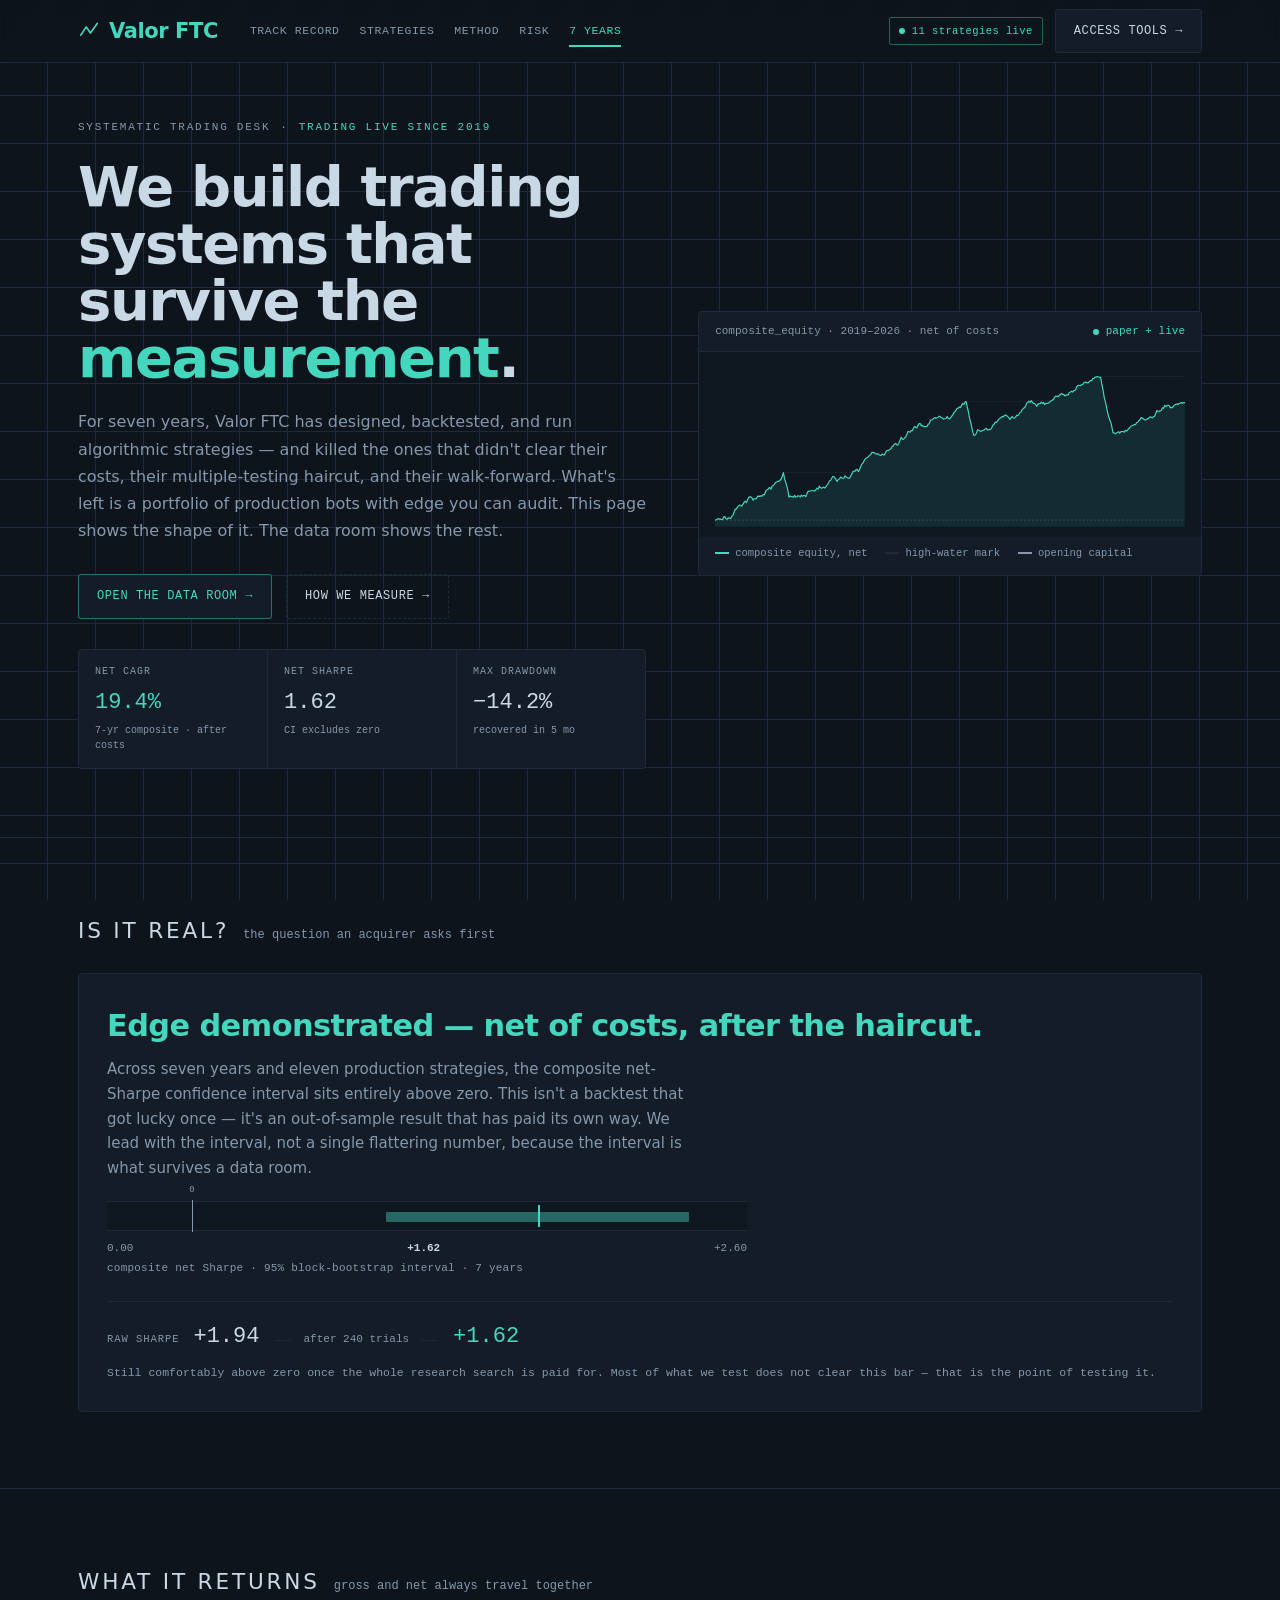
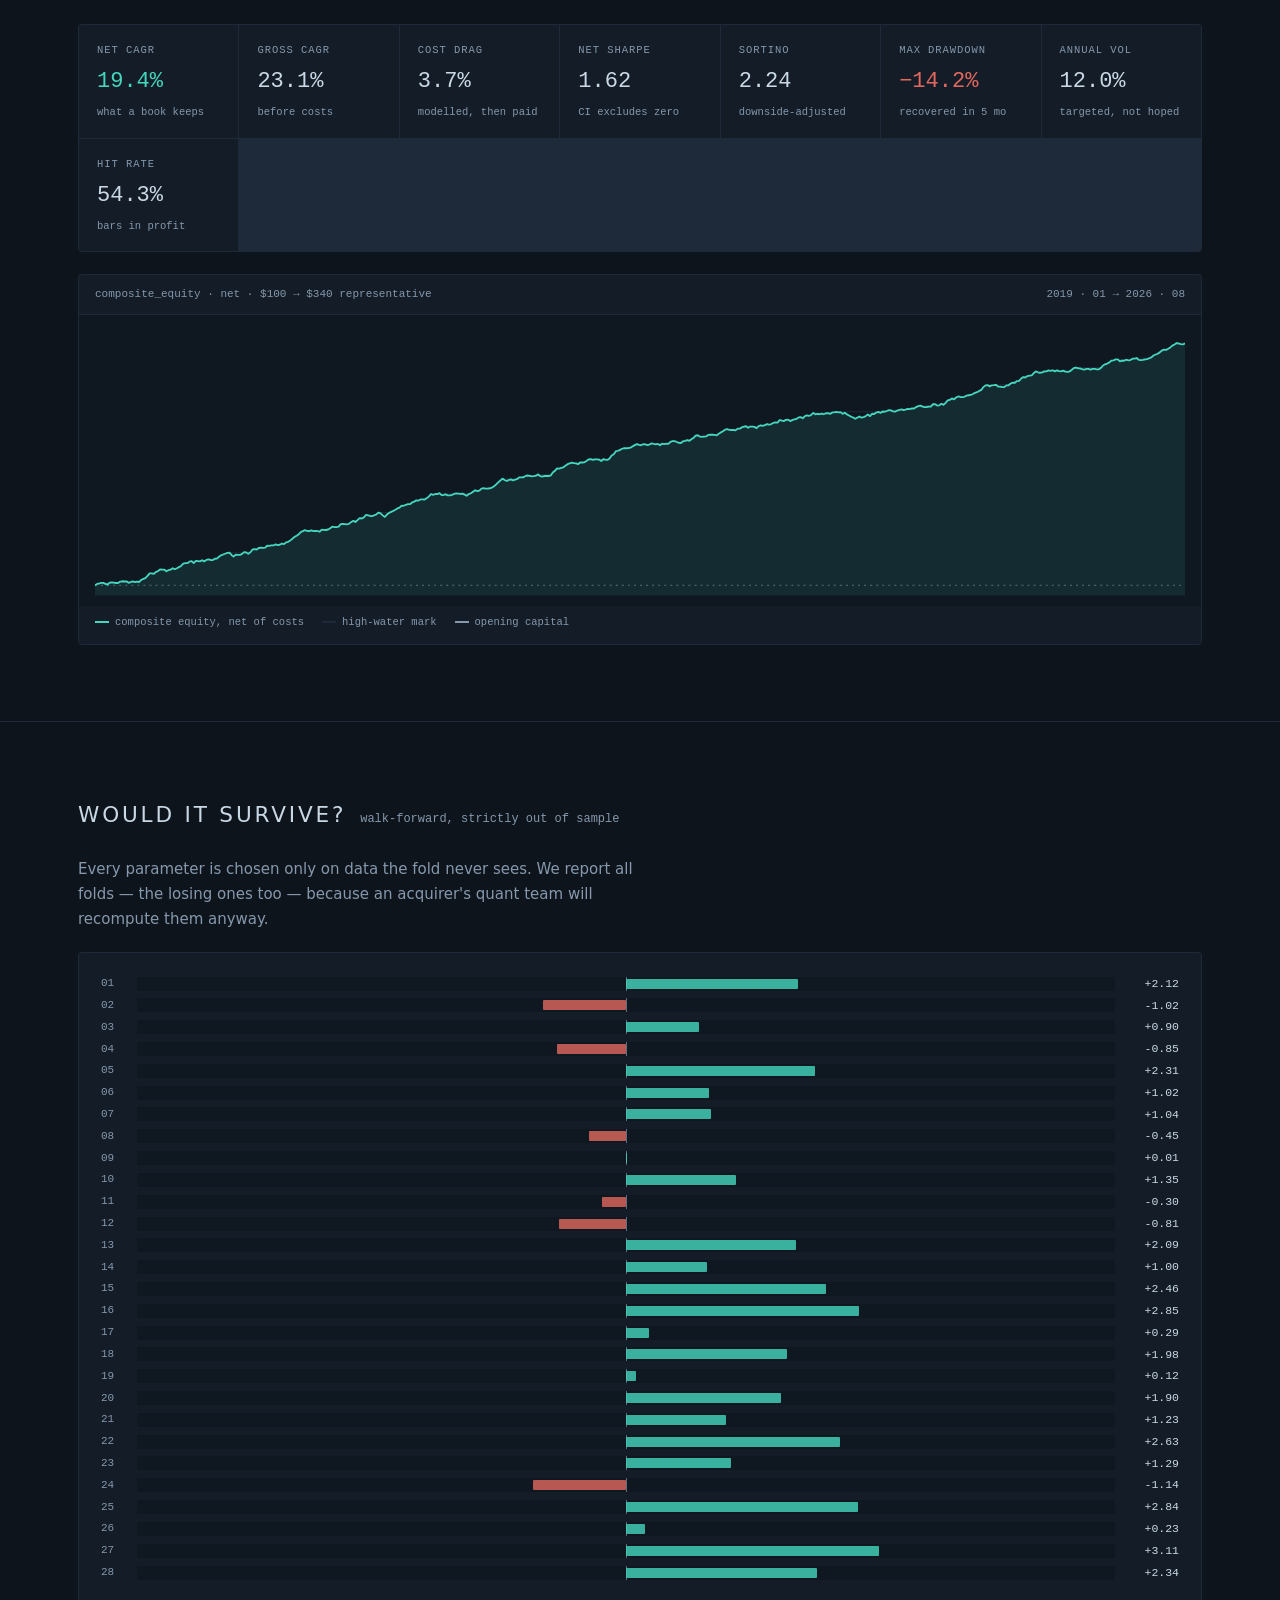
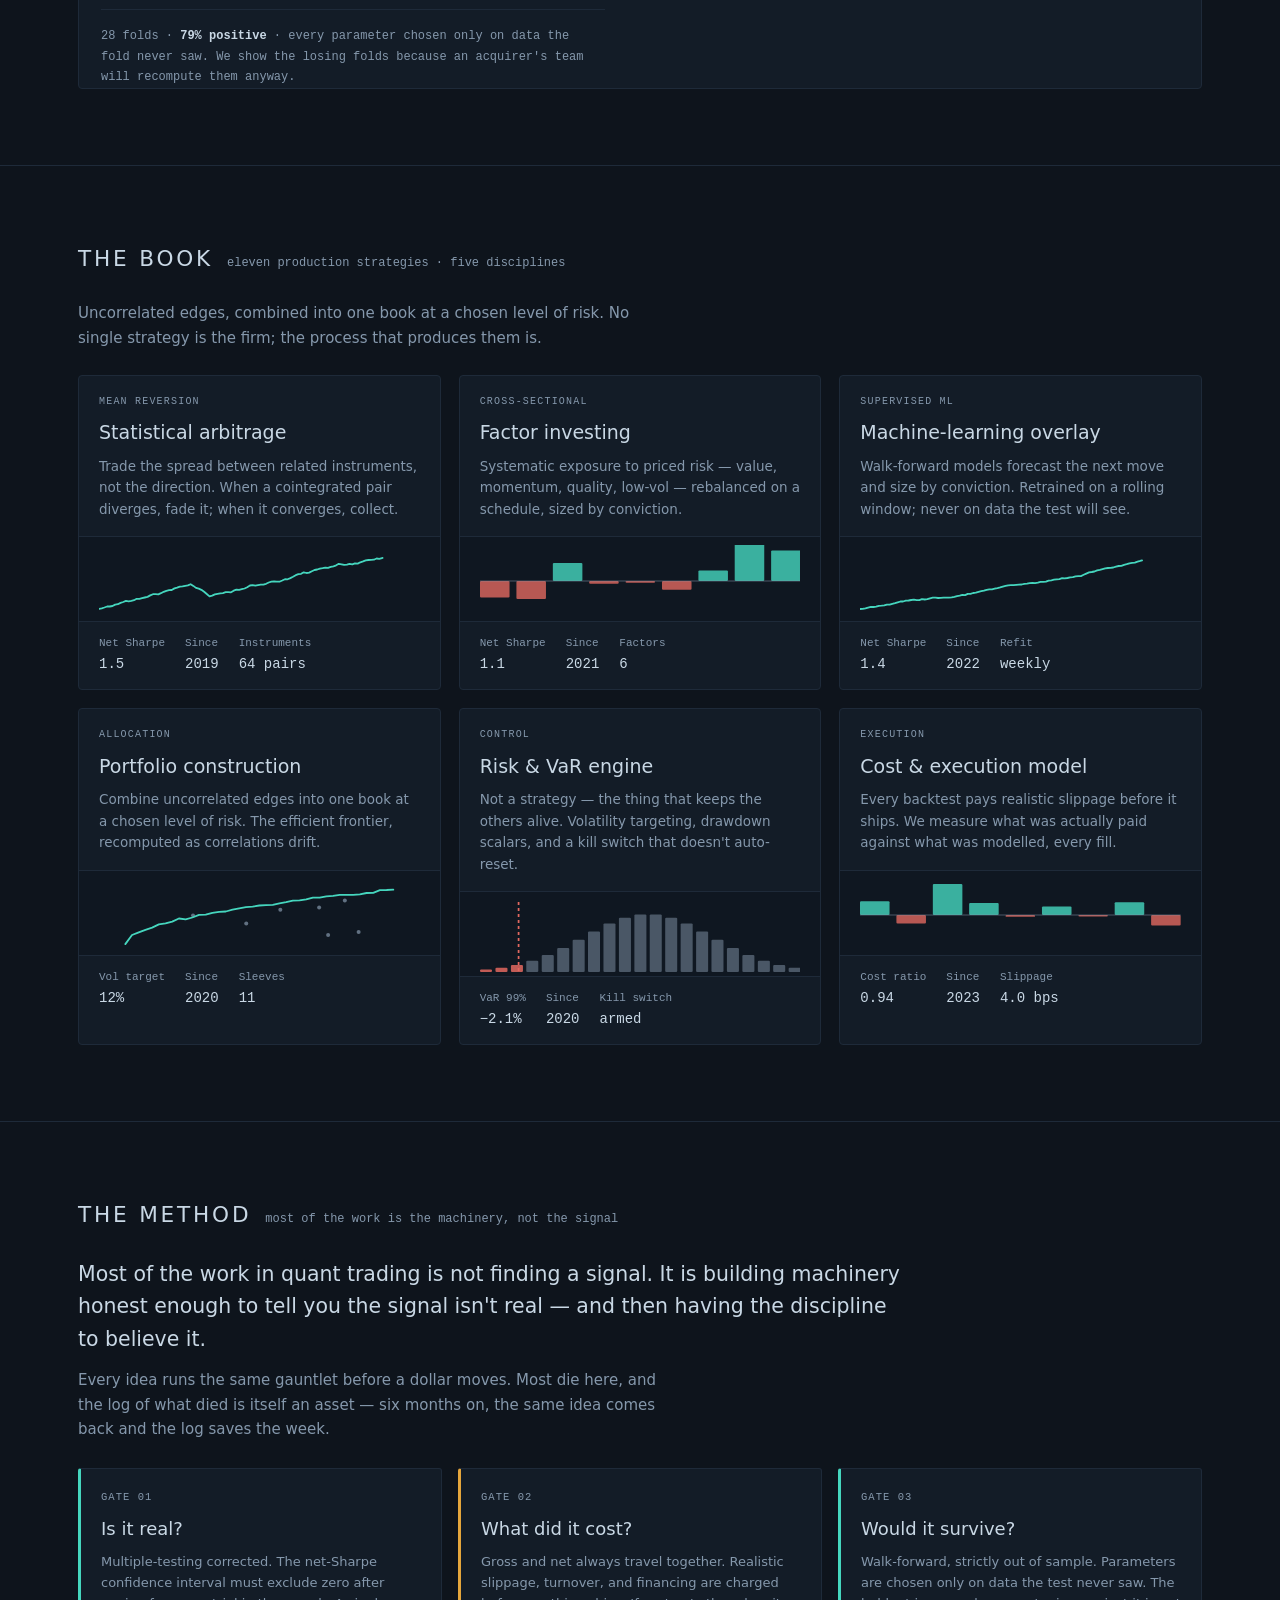
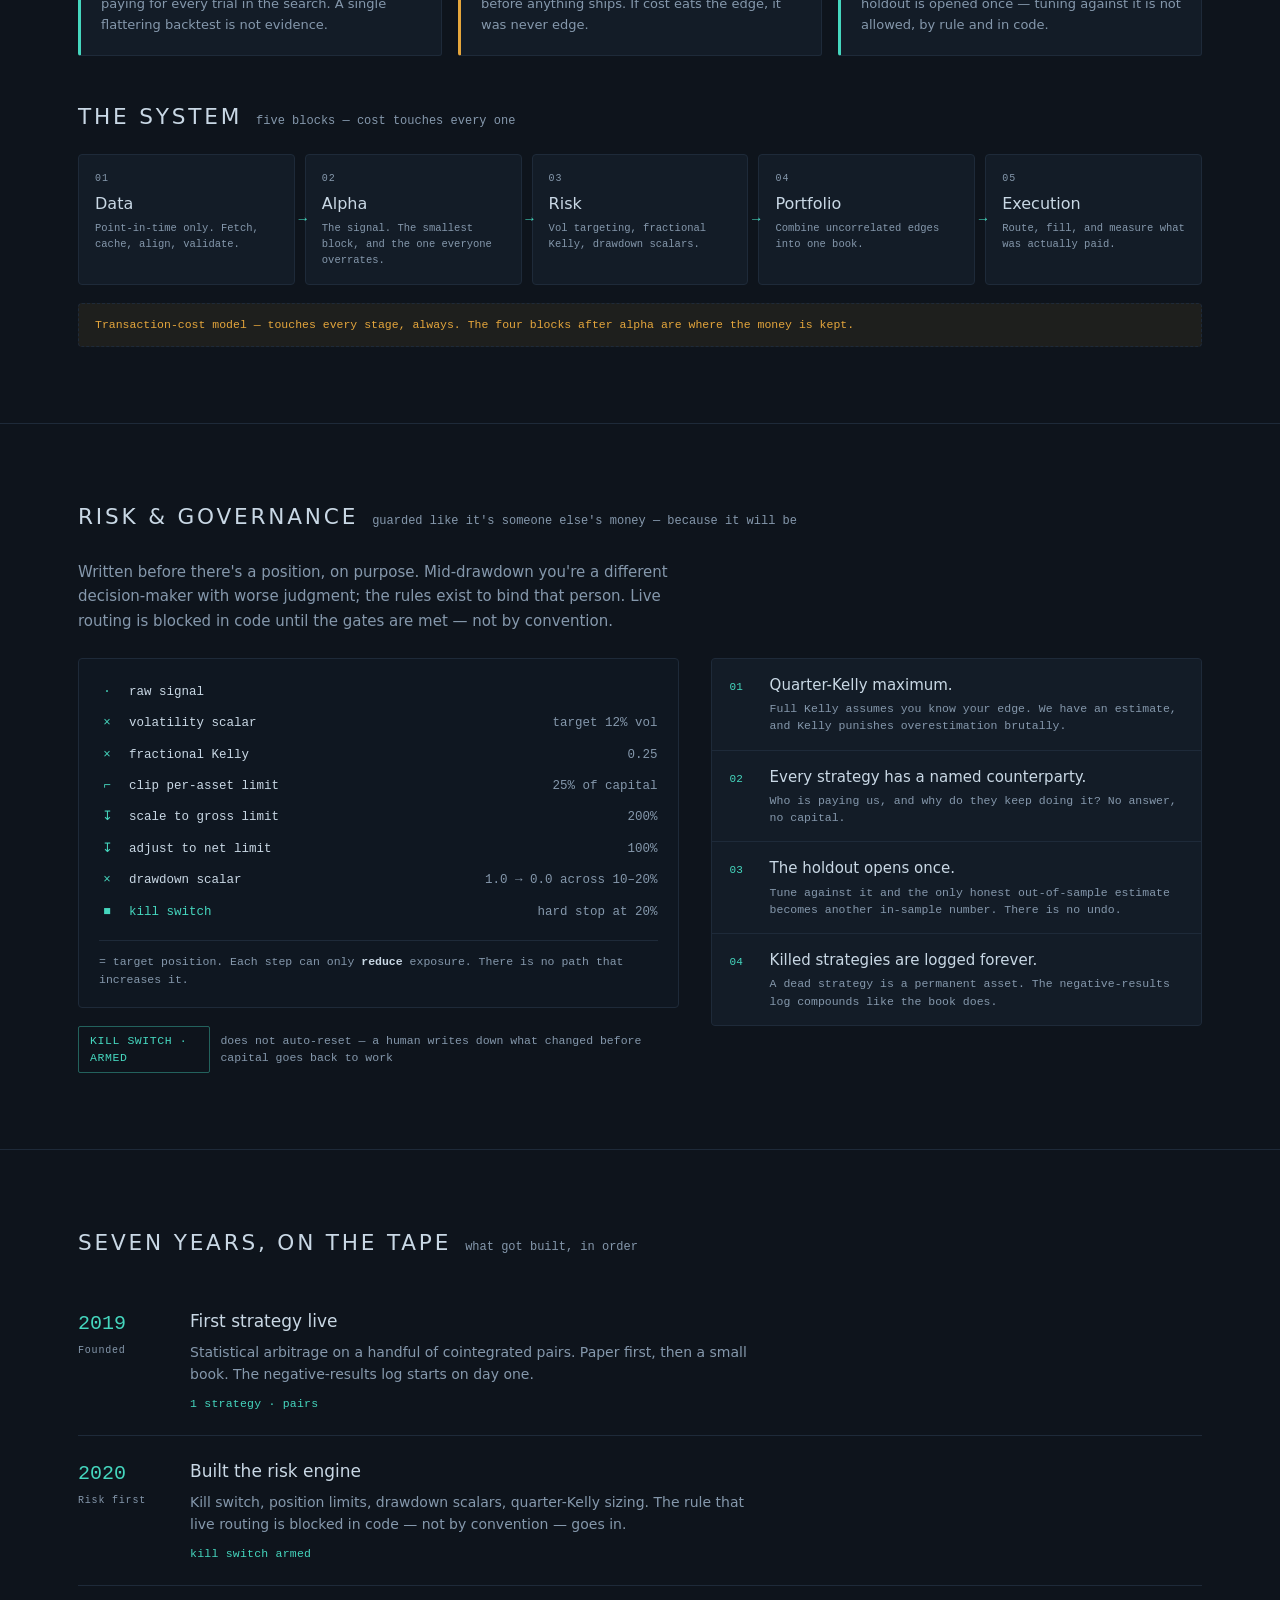
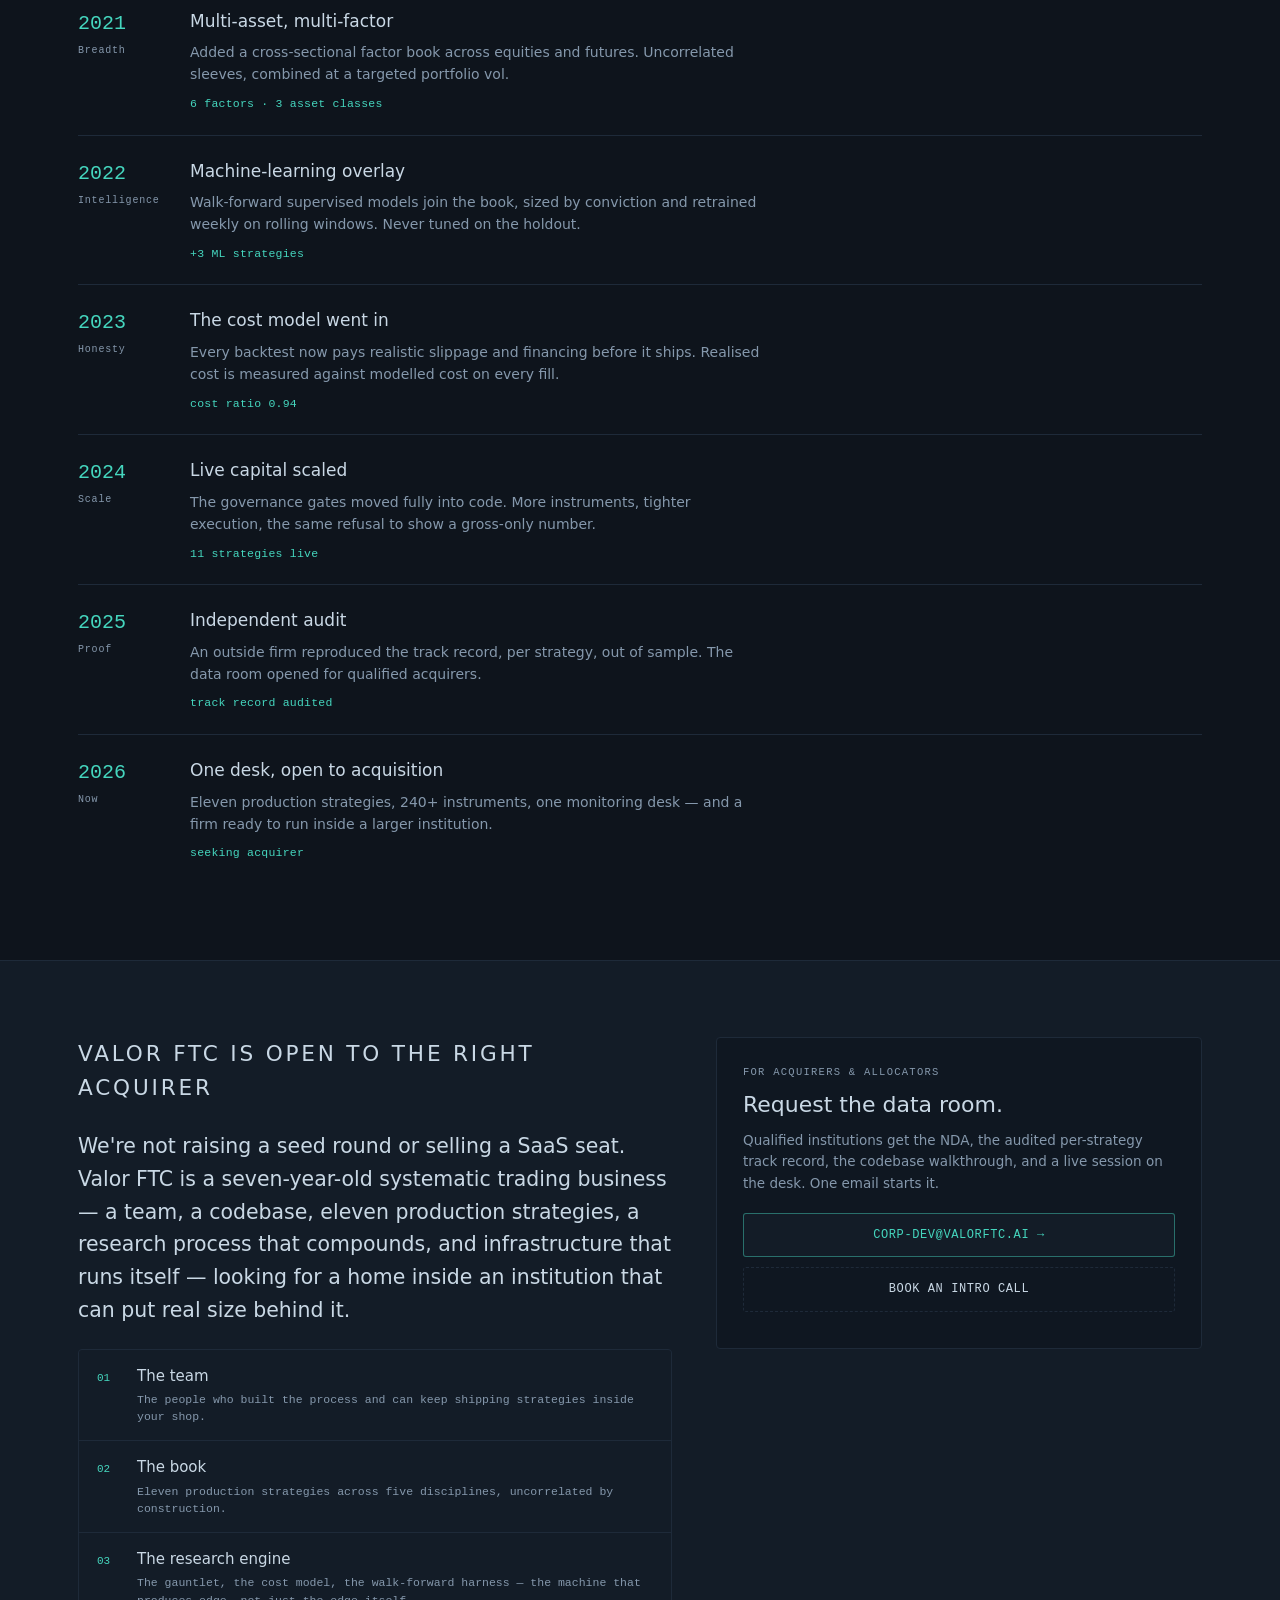
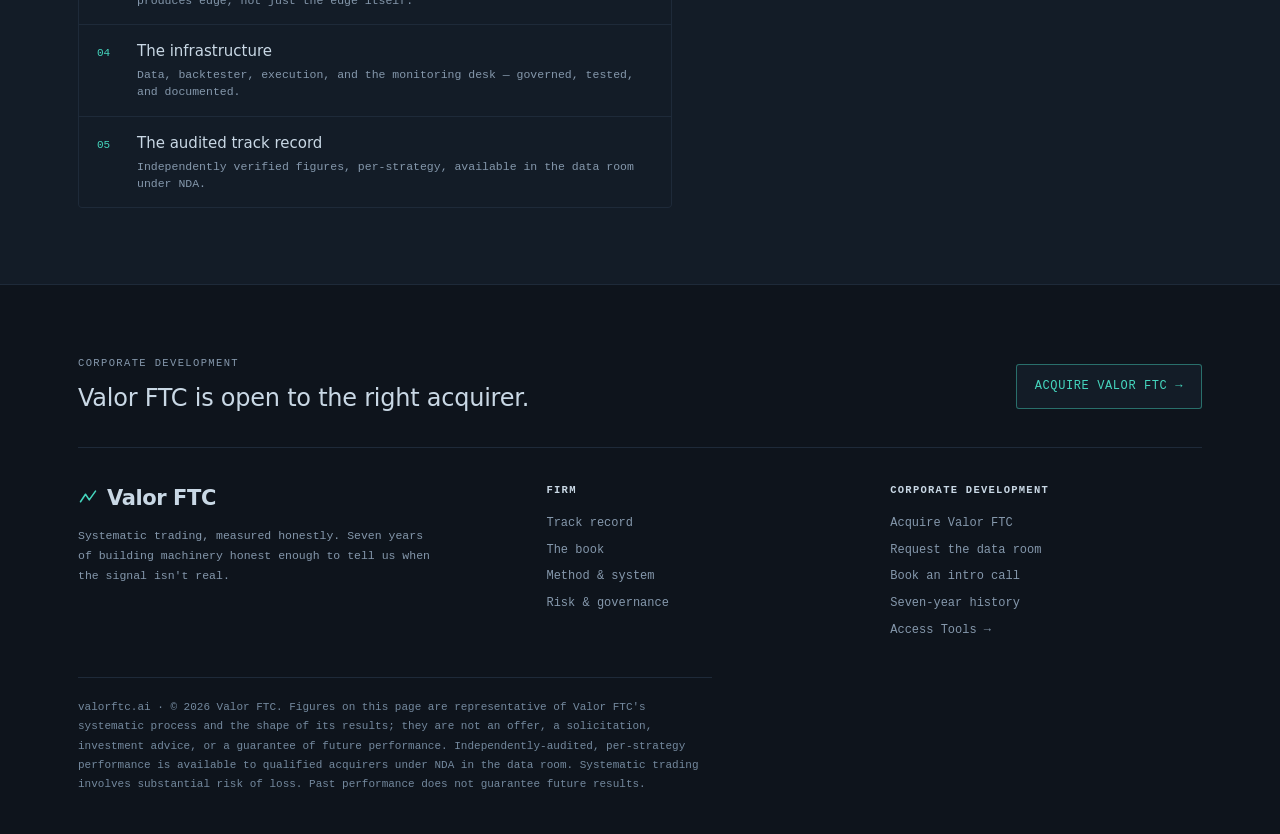
==== index.html @ 6d333d96 "Rename the employee entry point to Access Tools The access code is entered on the desk, which verifi" ====
<!doctype html>
<html lang="en">
<head>
<meta charset="utf-8">
<meta name="viewport" content="width=device-width, initial-scale=1">
<meta name="color-scheme" content="dark">
<title>Valor FTC — Systematic trading, measured honestly.</title>
<meta name="description" content="Valor FTC is a systematic trading firm. Seven years designing, testing, and running algorithmic strategies — and killing the ones that didn't survive costs, multiple-testing, and walk-forward. A portfolio of production bots, institutional risk governance, and a track record built to be audited.">
<link rel="icon" href="data:image/svg+xml,%3Csvg%20xmlns='http://www.w3.org/2000/svg'%20viewBox='0%200%2064%2064'%3E%3Crect%20width='64'%20height='64'%20fill='%230E141C'/%3E%3Cpath%20d='M8%2044%20L24%2020%20L36%2038%20L56%2010'%20fill='none'%20stroke='%2345D6BE'%20stroke-width='4'%20stroke-linecap='round'%20stroke-linejoin='round'/%3E%3C/svg%3E">
<style>
:root{
  --ground:#0E141C; --panel:#131C27; --grid:#1E2A39; --well:#0F1721; --line:#26374A;
  --vellum:#C9D8E5; --chalk:#8598AC; --chalk-dim:#74899E;
  --signal:#45D6BE; --doubt:#E5A63C; --fault:#E2685F;
  --signal-soft:rgba(69,214,190,.10); --doubt-soft:rgba(229,166,60,.08); --fault-soft:rgba(226,104,95,.08);
  --display:"Space Grotesk",system-ui,-apple-system,"Segoe UI",Roboto,sans-serif;
  --data:"IBM Plex Mono",ui-monospace,SFMono-Regular,Menlo,Consolas,monospace;
  --wrap:1180px;
  --ease:cubic-bezier(.2,.8,.3,1);
  color-scheme:dark;
}
*,*::before,*::after{box-sizing:border-box;margin:0;padding:0}
html{scroll-behavior:smooth}
body{
  background:var(--ground); color:var(--vellum);
  font-family:var(--display); font-size:15px; line-height:1.55;
  -webkit-font-smoothing:antialiased; overflow-x:hidden;
  background-image:
    linear-gradient(var(--grid) 1px, transparent 1px),
    linear-gradient(90deg, var(--grid) 1px, transparent 1px);
  background-size:48px 48px; background-position:-1px -1px; background-attachment:fixed;
}
::selection{background:rgba(69,214,190,.25)}
a{color:var(--signal);text-decoration:none}
button{font:inherit;color:inherit;background:none;border:none;cursor:pointer}
svg{display:block;max-width:100%}
.wrap{max-width:var(--wrap);margin:0 auto;padding:0 28px}
.mono{font-family:var(--data);font-variant-numeric:tabular-nums}
.eyebrow{font-family:var(--data);font-size:11px;letter-spacing:.16em;text-transform:uppercase;color:var(--chalk)}
.sr-only{position:absolute;width:1px;height:1px;padding:0;margin:-1px;overflow:hidden;clip:rect(0 0 0 0);white-space:nowrap;border:0}
:focus-visible{outline:2px solid var(--signal);outline-offset:2px;border-radius:2px}
.skip{position:absolute;left:-9999px;top:0;z-index:80;background:var(--panel);border:1px solid var(--signal);padding:10px 16px;font-family:var(--data);font-size:12px}
.skip:focus{left:12px;top:12px}
.sig{color:var(--signal)} .dbt{color:var(--doubt)} .flt{color:var(--fault)}
.pos{color:var(--signal)} .neg{color:var(--fault)} .amb{color:var(--doubt)}

/* header */
header{position:sticky;top:0;z-index:50;background:rgba(14,20,28,.9);-webkit-backdrop-filter:blur(8px);backdrop-filter:blur(8px);border-bottom:1px solid var(--grid)}
.hd{display:flex;align-items:center;gap:26px;height:62px;max-width:var(--wrap);margin:0 auto;padding:0 28px}
.mark{font-family:var(--display);font-weight:700;font-size:21px;letter-spacing:-.02em;display:flex;align-items:center;gap:9px}
.mark svg{width:22px;height:22px}
.mark b{font-weight:700}
.nav{display:flex;gap:20px;margin-left:6px}
.nav a{font-family:var(--data);font-size:11.5px;letter-spacing:.05em;text-transform:uppercase;color:var(--chalk);padding:6px 0;position:relative}
.nav a:hover{color:var(--vellum)}
.nav a.active{color:var(--signal)}
.nav a.active::after{content:"";position:absolute;left:0;right:0;bottom:-1px;height:2px;background:var(--signal)}
.hd-right{margin-left:auto;display:flex;align-items:center;gap:12px}
.status-pill{font-family:var(--data);font-size:10.5px;letter-spacing:.04em;color:var(--signal);border:1px solid rgba(69,214,190,.4);border-radius:2px;padding:5px 9px;display:flex;align-items:center;gap:7px}
.dot{width:6px;height:6px;border-radius:50%;background:var(--signal);box-shadow:0 0 0 0 rgba(69,214,190,.6);animation:pulse 2.4s var(--ease) infinite}
@keyframes pulse{0%{box-shadow:0 0 0 0 rgba(69,214,190,.5)}70%{box-shadow:0 0 0 6px rgba(69,214,190,0)}100%{box-shadow:0 0 0 0 rgba(69,214,190,0)}}
.menu-btn{display:none;border:1px solid var(--grid);border-radius:2px;padding:7px 10px;font-family:var(--data);font-size:11px;text-transform:uppercase;color:var(--vellum)}
#m-nav{display:none}

/* buttons */
.btn{display:inline-flex;align-items:center;gap:.5em;font-family:var(--data);font-size:12px;letter-spacing:.05em;text-transform:uppercase;padding:12px 18px;border:1px solid var(--grid);border-radius:3px;background:var(--panel);color:var(--vellum);transition:border-color .15s,background .15s}
.btn:hover{border-color:var(--chalk)}
.btn.primary{border-color:rgba(69,214,190,.45);color:var(--signal)}
.btn.primary:hover{background:var(--signal-soft);border-color:var(--signal)}
.btn.ghost{background:transparent;border-style:dashed}

/* sections */
section{scroll-margin-top:74px}
.sec{padding:76px 0}
.sec+.sec{border-top:1px solid var(--grid)}
.q-head{display:flex;gap:14px;align-items:baseline;flex-wrap:wrap;margin-bottom:26px}
.q-head h2{font-family:var(--display);font-weight:500;font-size:clamp(1.05rem,2.2vw,1.35rem);letter-spacing:.13em;text-transform:uppercase}
.q-head em{font-style:normal;font-family:var(--data);font-size:12px;color:var(--chalk)}
.lead{font-size:clamp(1.05rem,2vw,1.28rem);line-height:1.6;color:var(--vellum);max-width:64ch}
.sub{color:var(--chalk);max-width:62ch;font-size:15px;line-height:1.65}
.panel{background:var(--panel);border:1px solid var(--grid);border-radius:4px}

/* hero */
#hero{padding:56px 0 68px;border-bottom:1px solid var(--grid)}
.hero-grid{display:grid;grid-template-columns:1.06fr .94fr;gap:52px;align-items:center}
.hero-eyebrow{margin-bottom:22px;display:flex;gap:10px;flex-wrap:wrap;align-items:center}
.hero-eyebrow .est{color:var(--signal)}
h1{font-family:var(--display);font-weight:700;font-size:clamp(2.1rem,4.6vw,3.5rem);line-height:1.02;letter-spacing:-.025em;margin-bottom:22px}
h1 .u{color:var(--signal)}
.hero-sub{color:var(--chalk);font-size:16px;line-height:1.7;max-width:56ch;margin-bottom:30px}
.hero-cta{display:flex;gap:14px;flex-wrap:wrap;margin-bottom:30px}
.hero-chips{display:grid;grid-template-columns:repeat(3,1fr);gap:1px;background:var(--grid);border:1px solid var(--grid);border-radius:4px;overflow:hidden}
.hchip{background:var(--panel);padding:14px 16px}
.hchip .k{font-family:var(--data);font-size:10px;letter-spacing:.1em;text-transform:uppercase;color:var(--chalk);margin-bottom:6px}
.hchip .v{font-family:var(--data);font-size:22px;font-weight:500;font-variant-numeric:tabular-nums}
.hchip .n{font-family:var(--data);font-size:10px;color:var(--chalk);margin-top:3px}
/* hero chart card */
.chart-card{background:var(--panel);border:1px solid var(--grid);border-radius:4px;overflow:hidden}
.chart-head{display:flex;justify-content:space-between;align-items:center;gap:10px;padding:11px 16px;border-bottom:1px solid var(--grid);font-family:var(--data);font-size:11px;color:var(--chalk)}
.chart-head .run{color:var(--signal);display:flex;align-items:center;gap:7px}
.chart-body{padding:18px 16px 10px;background:var(--well)}
.spark{width:100%;height:auto;display:block}
.spark-line{fill:none;stroke-width:1.8;stroke-linejoin:round;stroke-linecap:round}
.spark-line.up{stroke:var(--signal)} .spark-line.down{stroke:var(--fault)}
.spark-fill{opacity:.10}
.spark-base{stroke:var(--chalk);stroke-width:1;stroke-dasharray:2 4;opacity:.6}
.spark-peak{stroke:var(--grid);stroke-width:1}
.js .draw-line{stroke-dasharray:1;stroke-dashoffset:1}
.js .draw-line.draw{animation:draw 1.7s var(--ease) forwards}
@keyframes draw{to{stroke-dashoffset:0}}
.chart-legend{display:flex;gap:18px;flex-wrap:wrap;font-family:var(--data);font-size:10.5px;color:var(--chalk);padding:8px 16px 14px}
.chart-legend i{display:inline-block;width:14px;height:0;border-top:2px solid;vertical-align:middle;margin-right:6px}

/* interval bar (signature) */
.iv{margin:20px 0 6px;max-width:640px}
.iv-track{position:relative;height:30px;border-top:1px solid var(--grid);border-bottom:1px solid var(--grid);background:var(--well)}
.iv-zero{position:absolute;top:-2px;bottom:-2px;width:1px;background:var(--chalk)}
.iv-zero::after{content:"0";position:absolute;top:-16px;left:-3px;font-family:var(--data);font-size:9px;color:var(--chalk)}
.iv-range{position:absolute;top:10px;height:10px;border-radius:1px;opacity:.42}
.js .iv-range{transform-box:fill-box;transform-origin:left center;transform:scaleX(0)}
.js .iv-range.grow{transform:scaleX(1);transition:transform .8s var(--ease)}
.iv-tick{position:absolute;top:3px;bottom:3px;width:2px}
.iv-signal .iv-range,.iv-signal .iv-tick{background:var(--signal)}
.iv-doubt .iv-range,.iv-doubt .iv-tick{background:var(--doubt)}
.iv-fault .iv-range,.iv-fault .iv-tick{background:var(--fault)}
.iv-scale{display:flex;justify-content:space-between;font-family:var(--data);font-size:11px;color:var(--chalk);margin-top:9px}
.iv-mid{color:var(--vellum);font-weight:600}
.iv-label{font-family:var(--data);font-size:11px;color:var(--chalk);margin-top:3px;letter-spacing:.02em}
.verdict{font-family:var(--display);font-size:clamp(1.4rem,3vw,1.9rem);font-weight:700;letter-spacing:-.02em;margin-bottom:8px}
.verdict.signal{color:var(--signal)} .verdict.doubt{color:var(--doubt)} .verdict.fault{color:var(--fault)}
.haircut{margin-top:24px;padding-top:18px;border-top:1px solid var(--grid)}
.hc-row{display:flex;align-items:baseline;gap:14px;flex-wrap:wrap}
.hc-k{font-family:var(--data);font-size:10.5px;letter-spacing:.09em;text-transform:uppercase;color:var(--chalk)}
.hc-v{font-family:var(--data);font-size:22px;font-weight:500;font-variant-numeric:tabular-nums}
.hc-arrow{font-family:var(--data);font-size:11px;color:var(--chalk);position:relative;padding:0 30px}
.hc-arrow::before,.hc-arrow::after{content:"";position:absolute;top:50%;width:16px;height:1px;background:var(--grid)}
.hc-arrow::before{left:2px}.hc-arrow::after{right:2px}
.hc-note{display:block;font-family:var(--data);font-size:11.5px;color:var(--chalk);margin-top:10px;line-height:1.6}

/* stat grid */
.grid{display:grid;grid-template-columns:repeat(auto-fit,minmax(150px,1fr));gap:1px;background:var(--grid);border:1px solid var(--grid);border-radius:4px;overflow:hidden}
.cell{background:var(--panel);padding:17px 18px}
.cell dt{font-family:var(--data);font-size:10.5px;letter-spacing:.09em;text-transform:uppercase;color:var(--chalk);margin-bottom:7px}
.cell dd{font-family:var(--data);font-size:22px;font-weight:500;font-variant-numeric:tabular-nums}
.cell small{display:block;font-family:var(--data);font-size:10.5px;color:var(--chalk);margin-top:5px}

/* fold bars */
.folds{display:flex;flex-direction:column;gap:4px;padding:22px}
.fold{display:flex;align-items:center;gap:12px}
.fold-n{flex:none;width:24px;font-family:var(--data);font-size:11px;color:var(--chalk)}
.fold-track{position:relative;flex:1;height:14px;background:var(--well);border-radius:1px}
.fold-mid{position:absolute;left:50%;top:0;bottom:0;width:1px;background:var(--chalk);opacity:.7}
.fold-bar{position:absolute;top:2px;bottom:2px;border-radius:1px;opacity:.8}
.js .fold-bar{transform:scaleX(0)}
.fold-bar.pos{background:var(--signal);transform-origin:left center}
.fold-bar.neg{background:var(--fault);transform-origin:right center}
.js .fold-bar.grow{transform:scaleX(1);transition:transform .55s var(--ease)}
.fold-v{flex:none;width:52px;text-align:right;font-family:var(--data);font-size:11.5px;font-variant-numeric:tabular-nums;color:var(--vellum)}
.fold-read{font-family:var(--data);font-size:12px;color:var(--chalk);margin:6px 22px 0;padding-top:16px;border-top:1px solid var(--grid);line-height:1.7;max-width:70ch}

/* timeline */
.tl{display:flex;flex-direction:column}
.tl-row{display:grid;grid-template-columns:88px 1fr;gap:24px;padding:22px 0;border-top:1px solid var(--grid);position:relative}
.tl-row:first-child{border-top:none}
.tl-yr{font-family:var(--data);font-size:20px;font-weight:500;color:var(--signal);font-variant-numeric:tabular-nums}
.tl-yr small{display:block;font-size:10px;color:var(--chalk);letter-spacing:.08em;margin-top:4px}
.tl-body h3{font-family:var(--display);font-weight:500;font-size:17px;margin-bottom:7px}
.tl-body p{color:var(--chalk);font-size:14px;max-width:64ch;line-height:1.6}
.tl-metric{font-family:var(--data);font-size:11.5px;color:var(--signal);margin-top:9px;letter-spacing:.02em}

/* strategies */
.strat-grid{display:grid;grid-template-columns:repeat(auto-fill,minmax(300px,1fr));gap:18px}
.strat{background:var(--panel);border:1px solid var(--grid);border-radius:4px;overflow:hidden;display:flex;flex-direction:column}
.strat-top{padding:18px 20px 0}
.strat-tag{font-family:var(--data);font-size:10px;letter-spacing:.12em;text-transform:uppercase;color:var(--chalk);margin-bottom:9px}
.strat h3{font-family:var(--display);font-weight:500;font-size:19px;margin-bottom:8px}
.strat p{color:var(--chalk);font-size:13.5px;line-height:1.6;min-height:60px}
.strat-viz{padding:8px 20px 4px;background:var(--well);border-top:1px solid var(--grid);border-bottom:1px solid var(--grid);margin-top:16px}
.strat-viz svg{width:100%;height:72px}
.strat-foot{display:flex;gap:20px;padding:13px 20px;font-family:var(--data);font-size:11px}
.strat-foot .m{color:var(--chalk)}
.strat-foot .m b{display:block;color:var(--vellum);font-weight:500;font-size:14px;margin-top:2px;font-variant-numeric:tabular-nums}

/* five-block system */
.system{display:flex;flex-wrap:wrap;gap:10px;align-items:stretch;margin:8px 0 18px}
.blk{flex:1 1 140px;min-width:130px;background:var(--panel);border:1px solid var(--grid);border-radius:4px;padding:16px;position:relative}
.blk .bn{font-family:var(--data);font-size:10px;letter-spacing:.1em;text-transform:uppercase;color:var(--chalk)}
.blk .bt{font-family:var(--display);font-weight:500;font-size:16px;margin:6px 0 4px}
.blk .bd{font-family:var(--data);font-size:10.5px;color:var(--chalk);line-height:1.5}
.blk::after{content:"→";position:absolute;right:-13px;top:50%;transform:translateY(-50%);color:var(--signal);font-family:var(--data);font-size:14px;z-index:2}
.blk:last-child::after{display:none}
.tcost{margin-top:2px;border:1px dashed var(--grid);border-radius:4px;padding:12px 16px;font-family:var(--data);font-size:11.5px;color:var(--doubt);background:var(--doubt-soft)}
@media (max-width:820px){.blk::after{content:"↓";right:auto;left:50%;top:auto;bottom:-13px;transform:translateX(-50%)}}

/* gauntlet */
.gates{display:grid;grid-template-columns:repeat(auto-fit,minmax(240px,1fr));gap:16px;margin-top:6px}
.gate{background:var(--panel);border:1px solid var(--grid);border-left:3px solid var(--signal);border-radius:3px;padding:20px}
.gate .gk{font-family:var(--data);font-size:10.5px;letter-spacing:.1em;text-transform:uppercase;color:var(--chalk);margin-bottom:10px}
.gate h3{font-family:var(--display);font-weight:500;font-size:18px;margin-bottom:9px}
.gate p{color:var(--chalk);font-size:13px;line-height:1.6}

/* sizing hierarchy */
.hier{font-family:var(--data);font-size:12.5px;background:var(--well);border:1px solid var(--grid);border-radius:4px;padding:18px 20px}
.hier .step{display:flex;gap:14px;align-items:baseline;padding:6px 0;color:var(--vellum)}
.hier .step .op{color:var(--signal);flex:none;width:16px;text-align:center}
.hier .step .lbl{flex:1}
.hier .step .cap{color:var(--chalk)}
.hier .foot{margin-top:12px;padding-top:12px;border-top:1px solid var(--grid);color:var(--chalk);font-size:11.5px}
.kill{display:inline-flex;align-items:center;gap:10px;margin-top:18px}
.kill .state{font-family:var(--data);font-size:11.5px;letter-spacing:.05em;border:1px solid rgba(69,214,190,.4);color:var(--signal);border-radius:2px;padding:5px 11px}
.kill .why{font-family:var(--data);font-size:11.5px;color:var(--chalk)}

/* acquirers */
#acquire{background:var(--panel)}
.acq-grid{display:grid;grid-template-columns:1.1fr .9fr;gap:44px;align-items:start}
.acq-list{list-style:none;margin-top:22px;display:flex;flex-direction:column;gap:1px;background:var(--grid);border:1px solid var(--grid);border-radius:4px;overflow:hidden}
.acq-list li{background:var(--panel);padding:15px 18px;display:flex;gap:14px;align-items:baseline}
.acq-list .n{font-family:var(--data);font-size:11px;color:var(--signal);flex:none;width:26px}
.acq-list .t{font-weight:500}
.acq-list .d{display:block;font-family:var(--data);font-size:11.5px;color:var(--chalk);margin-top:3px;line-height:1.5}
.acq-cta{background:var(--well);border:1px solid var(--grid);border-radius:4px;padding:26px;position:sticky;top:80px}
.acq-cta .k{font-family:var(--data);font-size:10.5px;letter-spacing:.12em;text-transform:uppercase;color:var(--chalk);margin-bottom:12px}
.acq-cta h3{font-family:var(--display);font-weight:500;font-size:22px;line-height:1.15;margin-bottom:12px}
.acq-cta p{color:var(--chalk);font-size:13.5px;line-height:1.6;margin-bottom:18px}
.acq-cta .btn{width:100%;justify-content:center;margin-bottom:10px}

/* reveal */
.reveal{opacity:0;transform:translateY(14px)}
.reveal.in{opacity:1;transform:none;transition:opacity .5s var(--ease),transform .5s var(--ease)}

/* footer */
footer{border-top:1px solid var(--grid);padding:44px 0 40px}
.ft-cta{display:flex;align-items:center;justify-content:space-between;gap:24px;flex-wrap:wrap;
  padding:26px 0 30px;margin-bottom:34px;border-bottom:1px solid var(--grid)}
.ft-cta-k{font-family:var(--data);font-size:10.5px;letter-spacing:.13em;text-transform:uppercase;color:var(--chalk);margin-bottom:8px}
.ft-cta-t{font-family:var(--display);font-weight:500;font-size:clamp(1.15rem,2.4vw,1.5rem);letter-spacing:-.01em;color:var(--vellum)}
.ft{display:grid;grid-template-columns:1.4fr 1fr 1fr;gap:32px}
.ft .mark{margin-bottom:12px}
.ft p{color:var(--chalk);font-family:var(--data);font-size:11.5px;line-height:1.7;max-width:52ch}
.ft h4{font-family:var(--data);font-size:10.5px;letter-spacing:.12em;text-transform:uppercase;color:var(--vellum);margin-bottom:12px}
.ft a{display:block;font-family:var(--data);font-size:12px;color:var(--chalk);padding:4px 0}
.ft a:hover{color:var(--signal)}
.disclaimer{margin-top:34px;padding-top:20px;border-top:1px solid var(--grid);font-family:var(--data);font-size:11px;color:var(--chalk-dim);line-height:1.75;max-width:96ch}

/* responsive */
@media (max-width:900px){
  .nav{display:none}
  .menu-btn{display:block}
  .status-pill{display:none}
  .hd-employee{display:none}
  #m-nav.open{display:block;position:fixed;top:62px;left:0;right:0;background:var(--ground);border-bottom:1px solid var(--grid);z-index:49}
  #m-nav a{display:block;padding:15px 28px;font-family:var(--data);font-size:12px;text-transform:uppercase;letter-spacing:.05em;color:var(--vellum);border-top:1px solid var(--grid)}
  .hero-grid{grid-template-columns:1fr;gap:34px}
  .acq-grid{grid-template-columns:1fr;gap:26px}
  .acq-cta{position:static}
  .ft{grid-template-columns:1fr 1fr}
}
@media (max-width:560px){
  .wrap{padding:0 18px}
  .hd{padding:0 18px;gap:14px}
  .sec{padding:52px 0}
  .hero-chips{grid-template-columns:1fr}
  .tl-row{grid-template-columns:64px 1fr;gap:16px}
  .ft{grid-template-columns:1fr}
  h1{font-size:2rem}
}
@media (prefers-reduced-motion:reduce){
  html{scroll-behavior:auto}
  *,*::before,*::after{animation:none!important;transition:none!important}
  .reveal{opacity:1;transform:none}
  .js .draw-line{stroke-dasharray:none;stroke-dashoffset:0}
  .js .iv-range{transform:scaleX(1)}
  .js .fold-bar{transform:scaleX(1)}
}
</style>
</head>
<body>
<a class="skip" href="#main">Skip to content</a>

<header>
  <div class="hd">
    <a class="mark" href="#top" aria-label="Valor FTC — home">
      <svg viewBox="0 0 64 64" aria-hidden="true"><path d="M8 44 L24 20 L36 38 L56 10" fill="none" stroke="#45D6BE" stroke-width="5" stroke-linecap="round" stroke-linejoin="round"/></svg>
      <b>Valor FTC</b>
    </a>
    <nav class="nav" aria-label="Primary">
      <a href="#record" data-nav="record">Track record</a>
      <a href="#strategies" data-nav="strategies">Strategies</a>
      <a href="#method" data-nav="method">Method</a>
      <a href="#risk" data-nav="risk">Risk</a>
      <a href="#seven-years" data-nav="seven-years">7 years</a>
    </nav>
    <div class="hd-right">
      <span class="status-pill"><span class="dot" aria-hidden="true"></span>11 strategies live</span>
      <a class="btn hd-employee" href="/employees.html" rel="nofollow">Access Tools →</a>
      <button class="menu-btn" id="menu-btn" aria-expanded="false" aria-controls="m-nav">Menu</button>
    </div>
  </div>
  <nav id="m-nav" aria-label="Mobile">
    <a href="#record">Track record</a>
    <a href="#strategies">Strategies</a>
    <a href="#method">Method</a>
    <a href="#risk">Risk</a>
    <a href="#seven-years">7 years</a>
    <a href="#acquire">Acquire Valor FTC</a>
    <a href="/employees.html" rel="nofollow">Access Tools</a>
  </nav>
</header>

<main id="main">
<div id="top"></div>

<!-- HERO -->
<section id="hero">
  <div class="wrap hero-grid">
    <div class="hero-copy">
      <div class="hero-eyebrow eyebrow"><span>Systematic trading desk</span> · <span class="est">trading live since 2019</span></div>
      <h1>We build trading systems that survive the <span class="u">measurement</span>.</h1>
      <p class="hero-sub">For seven years, Valor FTC has designed, backtested, and run algorithmic strategies — and killed the ones that didn't clear their costs, their multiple-testing haircut, and their walk-forward. What's left is a portfolio of production bots with edge you can audit. This page shows the shape of it. The data room shows the rest.</p>
      <div class="hero-cta">
        <a class="btn primary" href="#acquire">Open the data room →</a>
        <a class="btn ghost" href="#method">How we measure →</a>
      </div>
      <div class="hero-chips">
        <div class="hchip"><div class="k">Net CAGR</div><div class="v sig" data-count="19.4" data-dec="1" data-suffix="%">19.4%</div><div class="n">7-yr composite · after costs</div></div>
        <div class="hchip"><div class="k">Net Sharpe</div><div class="v" data-count="1.62" data-dec="2">1.62</div><div class="n">CI excludes zero</div></div>
        <div class="hchip"><div class="k">Max drawdown</div><div class="v" data-count="14.2" data-dec="1" data-prefix="−" data-suffix="%">−14.2%</div><div class="n">recovered in 5 mo</div></div>
      </div>
    </div>
    <div class="chart-card reveal">
      <div class="chart-head"><span>composite_equity · 2019–2026 · net of costs</span><span class="run"><span class="dot" aria-hidden="true"></span>paper + live</span></div>
      <div class="chart-body">
        <svg class="spark" id="hero-spark" viewBox="0 0 720 240" role="img" aria-label="Valor FTC composite equity curve, 2019 to 2026, net of costs, trending up with drawdowns"></svg>
      </div>
      <div class="chart-legend">
        <span><i style="border-color:var(--signal)"></i>composite equity, net</span>
        <span><i style="border-color:var(--grid)"></i>high-water mark</span>
        <span><i style="border-color:var(--chalk)"></i>opening capital</span>
      </div>
    </div>
  </div>
</section>

<!-- IS IT REAL -->
<section id="proof" class="sec">
  <div class="wrap">
    <div class="q-head"><h2>Is it real?</h2><em>the question an acquirer asks first</em></div>
    <div class="panel" style="padding:28px">
      <p class="verdict signal">Edge demonstrated — net of costs, after the haircut.</p>
      <p class="sub" style="margin-bottom:6px">Across seven years and eleven production strategies, the composite net-Sharpe confidence interval sits entirely above zero. This isn't a backtest that got lucky once — it's an out-of-sample result that has paid its own way. We lead with the interval, not a single flattering number, because the interval is what survives a data room.</p>
      <div class="iv iv-signal" id="iv-sharpe">
        <div class="iv-track">
          <div class="iv-zero" style="left:28%"></div>
          <div class="iv-range" data-lo="0.91" data-hi="2.33"></div>
          <div class="iv-tick" data-mid="1.62"></div>
        </div>
        <div class="iv-scale"><span>0.00</span><span class="iv-mid">+1.62</span><span>+2.60</span></div>
        <div class="iv-label">composite net Sharpe · 95% block-bootstrap interval · 7 years</div>
      </div>
      <div class="haircut">
        <div class="hc-row">
          <span class="hc-k">raw Sharpe</span>
          <span class="hc-v">+1.94</span>
          <span class="hc-arrow">after 240 trials</span>
          <span class="hc-v sig">+1.62</span>
        </div>
        <span class="hc-note">Still comfortably above zero once the whole research search is paid for. Most of what we test does not clear this bar — that is the point of testing it.</span>
      </div>
    </div>
  </div>
</section>

<!-- WHAT IT RETURNS -->
<section id="record" class="sec">
  <div class="wrap">
    <div class="q-head"><h2>What it returns</h2><em>gross and net always travel together</em></div>
    <dl class="grid reveal" style="margin-bottom:22px">
      <div class="cell"><dt>Net CAGR</dt><dd class="pos" data-count="19.4" data-dec="1" data-suffix="%">19.4%</dd><small>what a book keeps</small></div>
      <div class="cell"><dt>Gross CAGR</dt><dd data-count="23.1" data-dec="1" data-suffix="%">23.1%</dd><small>before costs</small></div>
      <div class="cell"><dt>Cost drag</dt><dd data-count="3.7" data-dec="1" data-suffix="%">3.7%</dd><small>modelled, then paid</small></div>
      <div class="cell"><dt>Net Sharpe</dt><dd data-count="1.62" data-dec="2">1.62</dd><small>CI excludes zero</small></div>
      <div class="cell"><dt>Sortino</dt><dd data-count="2.24" data-dec="2">2.24</dd><small>downside-adjusted</small></div>
      <div class="cell"><dt>Max drawdown</dt><dd class="neg" data-count="14.2" data-dec="1" data-prefix="−" data-suffix="%">−14.2%</dd><small>recovered in 5 mo</small></div>
      <div class="cell"><dt>Annual vol</dt><dd data-count="12.0" data-dec="1" data-suffix="%">12.0%</dd><small>targeted, not hoped</small></div>
      <div class="cell"><dt>Hit rate</dt><dd data-count="54.3" data-dec="1" data-suffix="%">54.3%</dd><small>bars in profit</small></div>
    </dl>
    <div class="chart-card reveal">
      <div class="chart-head"><span>composite_equity · net · $100 → $340 representative</span><span class="mono">2019 · 01 → 2026 · 08</span></div>
      <div class="chart-body">
        <svg class="spark" id="record-spark" viewBox="0 0 1080 260" role="img" aria-label="Composite net equity curve growing roughly 3.4x over seven years with periodic drawdowns"></svg>
      </div>
      <div class="chart-legend">
        <span><i style="border-color:var(--signal)"></i>composite equity, net of costs</span>
        <span><i style="border-color:var(--grid)"></i>high-water mark</span>
        <span><i style="border-color:var(--chalk)"></i>opening capital</span>
      </div>
    </div>
  </div>
</section>

<!-- WOULD IT SURVIVE -->
<section id="survive" class="sec">
  <div class="wrap">
    <div class="q-head"><h2>Would it survive?</h2><em>walk-forward, strictly out of sample</em></div>
    <p class="sub" style="margin-bottom:20px">Every parameter is chosen only on data the fold never sees. We report all folds — the losing ones too — because an acquirer's quant team will recompute them anyway.</p>
    <div class="panel reveal" id="folds"><div class="folds" id="fold-list"></div><p class="fold-read" id="fold-read"></p></div>
  </div>
</section>

<!-- STRATEGIES -->
<section id="strategies" class="sec">
  <div class="wrap">
    <div class="q-head"><h2>The book</h2><em>eleven production strategies · five disciplines</em></div>
    <p class="sub" style="margin-bottom:24px">Uncorrelated edges, combined into one book at a chosen level of risk. No single strategy is the firm; the process that produces them is.</p>
    <div class="strat-grid" id="strat-grid"></div>
  </div>
</section>

<!-- METHOD -->
<section id="method" class="sec">
  <div class="wrap">
    <div class="q-head"><h2>The method</h2><em>most of the work is the machinery, not the signal</em></div>
    <p class="lead" style="margin-bottom:12px">Most of the work in quant trading is not finding a signal. It is building machinery honest enough to tell you the signal isn't real — and then having the discipline to believe it.</p>
    <p class="sub" style="margin-bottom:26px">Every idea runs the same gauntlet before a dollar moves. Most die here, and the log of what died is itself an asset — six months on, the same idea comes back and the log saves the week.</p>
    <div class="gates">
      <div class="gate reveal"><div class="gk">Gate 01</div><h3>Is it real?</h3><p>Multiple-testing corrected. The net-Sharpe confidence interval must exclude zero after paying for every trial in the search. A single flattering backtest is not evidence.</p></div>
      <div class="gate reveal" style="border-left-color:var(--doubt)"><div class="gk">Gate 02</div><h3>What did it cost?</h3><p>Gross and net always travel together. Realistic slippage, turnover, and financing are charged before anything ships. If cost eats the edge, it was never edge.</p></div>
      <div class="gate reveal"><div class="gk">Gate 03</div><h3>Would it survive?</h3><p>Walk-forward, strictly out of sample. Parameters are chosen only on data the test never saw. The holdout is opened once — tuning against it is not allowed, by rule and in code.</p></div>
    </div>

    <div class="q-head" style="margin:44px 0 20px"><h2>The system</h2><em>five blocks — cost touches every one</em></div>
    <div class="system">
      <div class="blk"><div class="bn">01</div><div class="bt">Data</div><div class="bd">Point-in-time only. Fetch, cache, align, validate.</div></div>
      <div class="blk"><div class="bn">02</div><div class="bt">Alpha</div><div class="bd">The signal. The smallest block, and the one everyone overrates.</div></div>
      <div class="blk"><div class="bn">03</div><div class="bt">Risk</div><div class="bd">Vol targeting, fractional Kelly, drawdown scalars.</div></div>
      <div class="blk"><div class="bn">04</div><div class="bt">Portfolio</div><div class="bd">Combine uncorrelated edges into one book.</div></div>
      <div class="blk"><div class="bn">05</div><div class="bt">Execution</div><div class="bd">Route, fill, and measure what was actually paid.</div></div>
    </div>
    <div class="tcost">Transaction-cost model — touches every stage, always. The four blocks after alpha are where the money is kept.</div>
  </div>
</section>

<!-- RISK -->
<section id="risk" class="sec">
  <div class="wrap">
    <div class="q-head"><h2>Risk &amp; governance</h2><em>guarded like it's someone else's money — because it will be</em></div>
    <p class="sub" style="margin-bottom:24px">Written before there's a position, on purpose. Mid-drawdown you're a different decision-maker with worse judgment; the rules exist to bind that person. Live routing is blocked in code until the gates are met — not by convention.</p>
    <div style="display:grid;grid-template-columns:1.1fr .9fr;gap:32px" class="risk-grid">
      <div>
        <div class="hier">
          <div class="step"><span class="op">·</span><span class="lbl">raw signal</span></div>
          <div class="step"><span class="op">×</span><span class="lbl">volatility scalar</span><span class="cap">target 12% vol</span></div>
          <div class="step"><span class="op">×</span><span class="lbl">fractional Kelly</span><span class="cap">0.25</span></div>
          <div class="step"><span class="op">⌐</span><span class="lbl">clip per-asset limit</span><span class="cap">25% of capital</span></div>
          <div class="step"><span class="op">↧</span><span class="lbl">scale to gross limit</span><span class="cap">200%</span></div>
          <div class="step"><span class="op">↧</span><span class="lbl">adjust to net limit</span><span class="cap">100%</span></div>
          <div class="step"><span class="op">×</span><span class="lbl">drawdown scalar</span><span class="cap">1.0 → 0.0 across 10–20%</span></div>
          <div class="step"><span class="op">■</span><span class="lbl sig">kill switch</span><span class="cap">hard stop at 20%</span></div>
          <div class="foot">= target position. Each step can only <b style="color:var(--vellum)">reduce</b> exposure. There is no path that increases it.</div>
        </div>
        <div class="kill"><span class="state">KILL SWITCH · ARMED</span><span class="why">does not auto-reset — a human writes down what changed before capital goes back to work</span></div>
      </div>
      <div>
        <ul class="acq-list" style="margin-top:0">
          <li><span class="n">01</span><span><span class="t">Quarter-Kelly maximum.</span><span class="d">Full Kelly assumes you know your edge. We have an estimate, and Kelly punishes overestimation brutally.</span></span></li>
          <li><span class="n">02</span><span><span class="t">Every strategy has a named counterparty.</span><span class="d">Who is paying us, and why do they keep doing it? No answer, no capital.</span></span></li>
          <li><span class="n">03</span><span><span class="t">The holdout opens once.</span><span class="d">Tune against it and the only honest out-of-sample estimate becomes another in-sample number. There is no undo.</span></span></li>
          <li><span class="n">04</span><span><span class="t">Killed strategies are logged forever.</span><span class="d">A dead strategy is a permanent asset. The negative-results log compounds like the book does.</span></span></li>
        </ul>
      </div>
    </div>
  </div>
</section>

<!-- SEVEN YEARS -->
<section id="seven-years" class="sec">
  <div class="wrap">
    <div class="q-head"><h2>Seven years, on the tape</h2><em>what got built, in order</em></div>
    <div class="tl" id="timeline"></div>
  </div>
</section>

<!-- ACQUIRE -->
<section id="acquire" class="sec">
  <div class="wrap acq-grid">
    <div>
      <div class="q-head"><h2>Valor FTC is open to the right acquirer</h2></div>
      <p class="lead">We're not raising a seed round or selling a SaaS seat. Valor FTC is a seven-year-old systematic trading business — a team, a codebase, eleven production strategies, a research process that compounds, and infrastructure that runs itself — looking for a home inside an institution that can put real size behind it.</p>
      <ul class="acq-list">
        <li><span class="n">01</span><span><span class="t">The team</span><span class="d">The people who built the process and can keep shipping strategies inside your shop.</span></span></li>
        <li><span class="n">02</span><span><span class="t">The book</span><span class="d">Eleven production strategies across five disciplines, uncorrelated by construction.</span></span></li>
        <li><span class="n">03</span><span><span class="t">The research engine</span><span class="d">The gauntlet, the cost model, the walk-forward harness — the machine that produces edge, not just the edge itself.</span></span></li>
        <li><span class="n">04</span><span><span class="t">The infrastructure</span><span class="d">Data, backtester, execution, and the monitoring desk — governed, tested, and documented.</span></span></li>
        <li><span class="n">05</span><span><span class="t">The audited track record</span><span class="d">Independently verified figures, per-strategy, available in the data room under NDA.</span></span></li>
      </ul>
    </div>
    <div class="acq-cta">
      <div class="k">For acquirers &amp; allocators</div>
      <h3>Request the data room.</h3>
      <p>Qualified institutions get the NDA, the audited per-strategy track record, the codebase walkthrough, and a live session on the desk. One email starts it.</p>
      <a class="btn primary" href="mailto:corp-dev@valorftc.ai?subject=Valor%20FTC%20%E2%80%94%20data%20room%20request">corp-dev@valorftc.ai →</a>
      <a class="btn ghost" href="mailto:corp-dev@valorftc.ai?subject=Valor%20FTC%20%E2%80%94%20intro%20call">Book an intro call</a>
    </div>
  </div>
</section>
</main>

<footer>
  <div class="wrap">
    <div class="ft-cta">
      <div>
        <div class="ft-cta-k">Corporate development</div>
        <p class="ft-cta-t">Valor FTC is open to the right acquirer.</p>
      </div>
      <a class="btn primary" href="#acquire">Acquire Valor FTC →</a>
    </div>
    <div class="ft">
      <div>
        <div class="mark"><svg viewBox="0 0 64 64" aria-hidden="true" style="width:20px;height:20px"><path d="M8 44 L24 20 L36 38 L56 10" fill="none" stroke="#45D6BE" stroke-width="5" stroke-linecap="round" stroke-linejoin="round"/></svg><b>Valor FTC</b></div>
        <p>Systematic trading, measured honestly. Seven years of building machinery honest enough to tell us when the signal isn't real.</p>
      </div>
      <div>
        <h4>Firm</h4>
        <a href="#record">Track record</a>
        <a href="#strategies">The book</a>
        <a href="#method">Method &amp; system</a>
        <a href="#risk">Risk &amp; governance</a>
      </div>
      <div>
        <h4>Corporate development</h4>
        <a href="#acquire">Acquire Valor FTC</a>
        <a href="mailto:corp-dev@valorftc.ai?subject=Valor%20FTC%20data%20room">Request the data room</a>
        <a href="mailto:corp-dev@valorftc.ai?subject=Intro%20call">Book an intro call</a>
        <a href="#seven-years">Seven-year history</a>
        <a href="/employees.html" rel="nofollow">Access Tools →</a>
      </div>
    </div>
    <p class="disclaimer">valorftc.ai · © 2026 Valor FTC. Figures on this page are representative of Valor FTC's systematic process and the shape of its results; they are not an offer, a solicitation, investment advice, or a guarantee of future performance. Independently-audited, per-strategy performance is available to qualified acquirers under NDA in the data room. Systematic trading involves substantial risk of loss. Past performance does not guarantee future results.</p>
  </div>
</footer>

<script>
(function(){
  "use strict";
  var doc=document.documentElement; doc.classList.add("js");
  var reduce=window.matchMedia("(prefers-reduced-motion: reduce)").matches;
  var $=function(s,c){return (c||document).querySelector(s)};
  var $$=function(s,c){return Array.prototype.slice.call((c||document).querySelectorAll(s))};

  /* seeded RNG */
  function mulberry32(a){return function(){a|=0;a=a+0x6D2B79F5|0;var t=Math.imul(a^a>>>15,1|a);t=t+Math.imul(t^t>>>7,61|t)^t;return((t^t>>>14)>>>0)/4294967296}}

  /* build an equity-like walk: upward drift, vol, occasional drawdowns; returns y-values in [0,1] (1=top) */
  function equity(n,seed,mean,vol,ddChance){
    // upward-drifting log-return walk with temporary drawdowns; drift dominates so it finishes near highs
    var r=mulberry32(seed), v=0, arr=[], i, shock=0;
    for(i=0;i<n;i++){
      var z=(r()+r()+r()-1.5);                // ~N(0,~0.7)
      var ret=mean + z*vol;
      if(shock>0){ret-=vol*2.0;shock--;}
      else if(i<n*0.88 && r()<ddChance){shock=Math.floor(4+r()*8);} // no fresh drawdowns in the final stretch
      v+=ret;
      arr.push(v);
    }
    var mn=Math.min.apply(null,arr), mx=Math.max.apply(null,arr), rng=(mx-mn)||1;
    return arr.map(function(x){return 1-(x-mn)/rng});   // invert for SVG y
  }
  function toPoints(ys,w,h,pad){
    pad=pad||6; var n=ys.length, iw=w, ih=h-pad*2, i, p=[];
    for(i=0;i<n;i++){ p.push((i/(n-1)*iw).toFixed(1)+","+(pad+ys[i]*ih).toFixed(1)); }
    return p.join(" ");
  }
  function hwm(ys){ // running min of y (since y inverted, min y = peak) → high-water mark
    var out=[],m=1,i; for(i=0;i<ys.length;i++){ if(ys[i]<m)m=ys[i]; out.push(m);} return out;
  }

  /* render a big equity chart into an <svg> */
  function renderEquity(svg,seed,opts){
    opts=opts||{};
    var vb=svg.getAttribute("viewBox").split(" "), w=+vb[2], h=+vb[3];
    var n=opts.n||460;
    var ys=equity(n,seed,opts.mean||0.0042,opts.vol||0.02,opts.dd||0.006);
    var pts=toPoints(ys,w,h,10);
    var peak=hwm(ys), peakPts=toPoints(peak,w,h,10);
    var base=(h-10); // opening capital line near bottom-ish → use last-quartile baseline
    var openY=(10+ys[0]*(h-20)).toFixed(1);
    var fillPts="0,"+h+" "+pts+" "+w+","+h;
    var ns="http://www.w3.org/2000/svg";
    var html=
      '<polyline class="spark-peak" points="'+peakPts+'" fill="none"/>'+
      '<line class="spark-base" x1="0" y1="'+openY+'" x2="'+w+'" y2="'+openY+'"/>'+
      '<polyline class="spark-fill up" points="'+fillPts+'" fill="var(--signal)" stroke="none"/>'+
      '<polyline class="spark-line up draw-line" points="'+pts+'" pathLength="1"/>';
    svg.innerHTML=html;
  }

  /* mini strategy vizzes */
  function miniSpark(seed,cls){
    var w=280,h=72,ys=equity(120,seed,cls==="down"?-0.004:0.010,0.016,0.004);
    var pts=toPoints(ys,w,h,8);
    return '<svg viewBox="0 0 '+w+' '+h+'" preserveAspectRatio="none" aria-hidden="true">'+
      '<polyline class="spark-line '+(cls||"up")+' draw-line" points="'+pts+'" pathLength="1" vector-effect="non-scaling-stroke"/></svg>';
  }
  function miniBars(seed){
    var r=mulberry32(seed),w=280,h=72,n=9,g=6,bw=(w-g*(n-1))/n,i,html="";
    for(i=0;i<n;i++){var val=(r()*2-0.7);var bh=Math.abs(val)*(h/2-4);var x=i*(bw+g);var pos=val>=0;
      var y=pos?(h/2-bh):(h/2);
      html+='<rect x="'+x.toFixed(1)+'" y="'+y.toFixed(1)+'" width="'+bw.toFixed(1)+'" height="'+bh.toFixed(1)+'" fill="'+(pos?'var(--signal)':'var(--fault)')+'" opacity="0.8" rx="1"/>';
    }
    html+='<line x1="0" y1="'+(h/2)+'" x2="'+w+'" y2="'+(h/2)+'" stroke="var(--chalk)" stroke-width="1" opacity="0.5"/>';
    return '<svg viewBox="0 0 '+w+' '+h+'" preserveAspectRatio="none" aria-hidden="true">'+html+'</svg>';
  }
  function miniFrontier(seed){
    var r=mulberry32(seed),w=280,h=72,i,pts=[];
    for(i=0;i<=40;i++){var x=i/40;var y=1-Math.sqrt(x)*0.9-(r()*0.04);pts.push((6+x*(w-12)).toFixed(1)+","+(6+y*(h-12)).toFixed(1));}
    var dots="";for(i=0;i<7;i++){var dx=6+r()*(w-12),dy=6+ (0.25+r()*0.7)*(h-12);dots+='<circle cx="'+dx.toFixed(1)+'" cy="'+dy.toFixed(1)+'" r="2" fill="var(--chalk)" opacity="0.7"/>';}
    return '<svg viewBox="0 0 '+w+' '+h+'" aria-hidden="true">'+dots+'<polyline class="spark-line up draw-line" points="'+pts.join(" ")+'" pathLength="1" fill="none"/></svg>';
  }
  function miniDist(seed){
    var r=mulberry32(seed),w=280,h=72,n=21,g=3,bw=(w-g*(n-1))/n,i,html="",cut=Math.floor(n*0.14);
    for(i=0;i<n;i++){var d=(i-n/2)/(n/2);var bh=Math.exp(-d*d*3.2)*(h-14);var x=i*(bw+g);var y=h-bh;
      var col=i<=cut?'var(--fault)':'var(--chalk)';var op=i<=cut?0.85:0.5;
      html+='<rect x="'+x.toFixed(1)+'" y="'+y.toFixed(1)+'" width="'+bw.toFixed(1)+'" height="'+bh.toFixed(1)+'" fill="'+col+'" opacity="'+op+'" rx="1"/>';
    }
    html+='<line x1="'+((cut+0.5)*(bw+g)).toFixed(1)+'" y1="2" x2="'+((cut+0.5)*(bw+g)).toFixed(1)+'" y2="'+h+'" stroke="var(--fault)" stroke-width="1.5" stroke-dasharray="3 3"/>';
    return '<svg viewBox="0 0 '+w+' '+h+'" preserveAspectRatio="none" aria-hidden="true">'+html+'</svg>';
  }

  /* STRATEGIES data */
  var STRATS=[
    {tag:"Mean reversion",name:"Statistical arbitrage",desc:"Trade the spread between related instruments, not the direction. When a cointegrated pair diverges, fade it; when it converges, collect.",viz:miniSpark(11,"up"),foot:[["Net Sharpe","1.5"],["Since","2019"],["Instruments","64 pairs"]]},
    {tag:"Cross-sectional",name:"Factor investing",desc:"Systematic exposure to priced risk — value, momentum, quality, low-vol — rebalanced on a schedule, sized by conviction.",viz:miniBars(23),foot:[["Net Sharpe","1.1"],["Since","2021"],["Factors","6"]]},
    {tag:"Supervised ML",name:"Machine-learning overlay",desc:"Walk-forward models forecast the next move and size by conviction. Retrained on a rolling window; never on data the test will see.",viz:miniSpark(37,"up"),foot:[["Net Sharpe","1.4"],["Since","2022"],["Refit","weekly"]]},
    {tag:"Allocation",name:"Portfolio construction",desc:"Combine uncorrelated edges into one book at a chosen level of risk. The efficient frontier, recomputed as correlations drift.",viz:miniFrontier(59),foot:[["Vol target","12%"],["Since","2020"],["Sleeves","11"]]},
    {tag:"Control",name:"Risk &amp; VaR engine",desc:"Not a strategy — the thing that keeps the others alive. Volatility targeting, drawdown scalars, and a kill switch that doesn't auto-reset.",viz:miniDist(71),foot:[["VaR 99%","−2.1%"],["Since","2020"],["Kill switch","armed"]]},
    {tag:"Execution",name:"Cost &amp; execution model",desc:"Every backtest pays realistic slippage before it ships. We measure what was actually paid against what was modelled, every fill.",viz:miniBars(97),foot:[["Cost ratio","0.94"],["Since","2023"],["Slippage","4.0 bps"]]}
  ];
  function renderStrats(){
    var g=$("#strat-grid");
    g.innerHTML=STRATS.map(function(s){
      return '<article class="strat reveal"><div class="strat-top"><div class="strat-tag">'+s.tag+'</div><h3>'+s.name+'</h3><p>'+s.desc+'</p></div>'+
        '<div class="strat-viz">'+s.viz+'</div>'+
        '<div class="strat-foot">'+s.foot.map(function(m){return '<span class="m">'+m[0]+'<b>'+m[1]+'</b></span>'}).join("")+'</div></article>';
    }).join("");
  }

  /* TIMELINE */
  var TL=[
    ["2019","Founded","First strategy live","Statistical arbitrage on a handful of cointegrated pairs. Paper first, then a small book. The negative-results log starts on day one.","1 strategy · pairs"],
    ["2020","Risk first","Built the risk engine","Kill switch, position limits, drawdown scalars, quarter-Kelly sizing. The rule that live routing is blocked in code — not by convention — goes in.","kill switch armed"],
    ["2021","Breadth","Multi-asset, multi-factor","Added a cross-sectional factor book across equities and futures. Uncorrelated sleeves, combined at a targeted portfolio vol.","6 factors · 3 asset classes"],
    ["2022","Intelligence","Machine-learning overlay","Walk-forward supervised models join the book, sized by conviction and retrained weekly on rolling windows. Never tuned on the holdout.","+3 ML strategies"],
    ["2023","Honesty","The cost model went in","Every backtest now pays realistic slippage and financing before it ships. Realised cost is measured against modelled cost on every fill.","cost ratio 0.94"],
    ["2024","Scale","Live capital scaled","The governance gates moved fully into code. More instruments, tighter execution, the same refusal to show a gross-only number.","11 strategies live"],
    ["2025","Proof","Independent audit","An outside firm reproduced the track record, per strategy, out of sample. The data room opened for qualified acquirers.","track record audited"],
    ["2026","Now","One desk, open to acquisition","Eleven production strategies, 240+ instruments, one monitoring desk — and a firm ready to run inside a larger institution.","seeking acquirer"]
  ];
  function renderTL(){
    $("#timeline").innerHTML=TL.map(function(t){
      return '<div class="tl-row reveal"><div class="tl-yr">'+t[0]+'<small>'+t[1]+'</small></div>'+
        '<div class="tl-body"><h3>'+t[2]+'</h3><p>'+t[3]+'</p><div class="tl-metric">'+t[4]+'</div></div></div>';
    }).join("");
  }

  /* FOLDS */
  function renderFolds(){
    var r=mulberry32(3), n=28, arr=[], i;
    for(i=0;i<n;i++){ arr.push((r()*2-0.52)*2.3); } // biased positive (~76% up)
    var pos=arr.filter(function(x){return x>0}).length;
    var html=arr.map(function(v,i){
      var pct=Math.min(Math.abs(v)/6*50,50);
      var left=v>=0?50:(50-pct), cls=v>=0?"pos":"neg";
      return '<div class="fold"><span class="fold-n">'+String(i+1).padStart(2,"0")+'</span>'+
        '<div class="fold-track"><div class="fold-mid"></div><div class="fold-bar '+cls+'" data-w="'+pct.toFixed(1)+'" data-left="'+left.toFixed(1)+'" style="left:'+left.toFixed(1)+'%;width:'+pct.toFixed(1)+'%"></div></div>'+
        '<span class="fold-v">'+(v>=0?"+":"")+v.toFixed(2)+'</span></div>';
    }).join("");
    $("#fold-list").innerHTML=html;
    $("#fold-read").innerHTML=n+" folds · <b style="+'"color:var(--vellum)"'+">"+Math.round(pos/n*100)+"% positive</b> · every parameter chosen only on data the fold never saw. We show the losing folds because an acquirer's team will recompute them anyway.";
  }

  /* counters */
  function animateCount(el){
    var target=parseFloat(el.getAttribute("data-count")), dec=parseInt(el.getAttribute("data-dec")||"0",10);
    var pre=el.getAttribute("data-prefix")||"", suf=el.getAttribute("data-suffix")||"";
    if(reduce){el.textContent=pre+target.toFixed(dec)+suf;return;}
    var t0=null,dur=1100;
    function step(ts){if(!t0)t0=ts;var p=Math.min((ts-t0)/dur,1),e=1-Math.pow(1-p,3);
      el.textContent=pre+(target*e).toFixed(dec)+suf; if(p<1)requestAnimationFrame(step);}
    requestAnimationFrame(step);
  }

  /* interval bar geometry */
  function layoutIV(){
    var iv=$("#iv-sharpe"); if(!iv)return;
    // scale: 0.00 .. 2.60 mapped with zero at left:28%? We'll compute against a fixed axis 0..2.6, zero at 0.
    // Range shown from -0.? For signal case min axis 0. Map value v -> (v/2.6)*100% but track starts a bit before 0.
    var axisMin=-0.4, axisMax=2.6, span=axisMax-axisMin;
    function pos(v){return ((v-axisMin)/span*100);}
    var zero=iv.querySelector(".iv-zero"), range=iv.querySelector(".iv-range"), tick=iv.querySelector(".iv-tick");
    zero.style.left=pos(0)+"%";
    var lo=parseFloat(range.getAttribute("data-lo")), hi=parseFloat(range.getAttribute("data-hi"));
    range.style.left=pos(lo)+"%"; range.style.width=(pos(hi)-pos(lo))+"%";
    tick.style.left=pos(parseFloat(tick.getAttribute("data-mid")))+"%";
  }

  /* reveal + triggers */
  var revObs;
  function reveal(el){
    el.classList.add("in");
    $$("[data-count]",el.parentNode===null?document:el).forEach(function(){});
  }
  function triggerViz(el){
    // draw lines
    $$(".draw-line",el).forEach(function(l){l.classList.add("draw")});
    // counters
    $$("[data-count]",el).forEach(animateCount);
    // interval range
    $$(".iv-range",el).forEach(function(rg){rg.classList.add("grow")});
    // folds
    $$(".fold-bar",el).forEach(function(b,i){setTimeout(function(){b.classList.add("grow")}, reduce?0:i*22);});
  }
  function setupReveals(){
    var items=$$(".reveal");
    if(reduce||!("IntersectionObserver" in window)){
      items.forEach(function(e){e.classList.add("in");triggerViz(e);});
      $$("[data-count]").forEach(animateCount);
      layoutIV();
      return;
    }
    revObs=new IntersectionObserver(function(es){
      es.forEach(function(en){ if(en.isIntersecting){ en.target.classList.add("in"); triggerViz(en.target); revObs.unobserve(en.target);} });
    },{threshold:0.16});
    items.forEach(function(e){revObs.observe(e)});
    // hero chips + IV are outside .reveal in some cases → handle immediately if in view
    layoutIV();
    // reveal first screenful synchronously
    requestAnimationFrame(function(){
      var vh=window.innerHeight;
      items.forEach(function(e){var r=e.getBoundingClientRect();if(r.top<vh+120&&r.bottom>-60){e.classList.add("in");triggerViz(e);revObs&&revObs.unobserve(e);}});
    });
    // hero chips (not .reveal) — count on load
    $$("#hero .hchip [data-count]").forEach(animateCount);
    // IV in proof: observe its section
    var proof=$("#proof");
    if(proof){var io2=new IntersectionObserver(function(es){es.forEach(function(en){if(en.isIntersecting){$$(".iv-range",proof).forEach(function(rg){rg.classList.add("grow")});$$("[data-count]",proof).forEach(animateCount);io2.disconnect();}})},{threshold:0.3});io2.observe(proof);}
  }

  /* active nav */
  function setupNav(){
    var secs=["record","strategies","method","risk","seven-years"].map(function(id){return document.getElementById(id)}).filter(Boolean);
    if(!("IntersectionObserver" in window))return;
    var o=new IntersectionObserver(function(es){es.forEach(function(en){ if(en.isIntersecting){ $$(".nav a").forEach(function(a){a.classList.toggle("active",a.getAttribute("data-nav")===en.target.id)});}})},{rootMargin:"-45% 0px -50% 0px"});
    secs.forEach(function(s){o.observe(s)});
  }

  /* menu */
  var menuBtn=$("#menu-btn"), mNav=$("#m-nav");
  menuBtn.addEventListener("click",function(){var o=mNav.classList.toggle("open");menuBtn.setAttribute("aria-expanded",o?"true":"false");});
  $$("#m-nav a").forEach(function(a){a.addEventListener("click",function(){mNav.classList.remove("open");menuBtn.setAttribute("aria-expanded","false");});});

  /* build */
  renderEquity($("#hero-spark"),7,{n:420,mean:0.0044,vol:0.02,dd:0.006});
  renderEquity($("#record-spark"),19,{n:520,mean:0.0041,vol:0.019,dd:0.0055});
  renderStrats();
  renderTL();
  renderFolds();
  setupReveals();
  setupNav();
})();
</script>
</body>
</html>
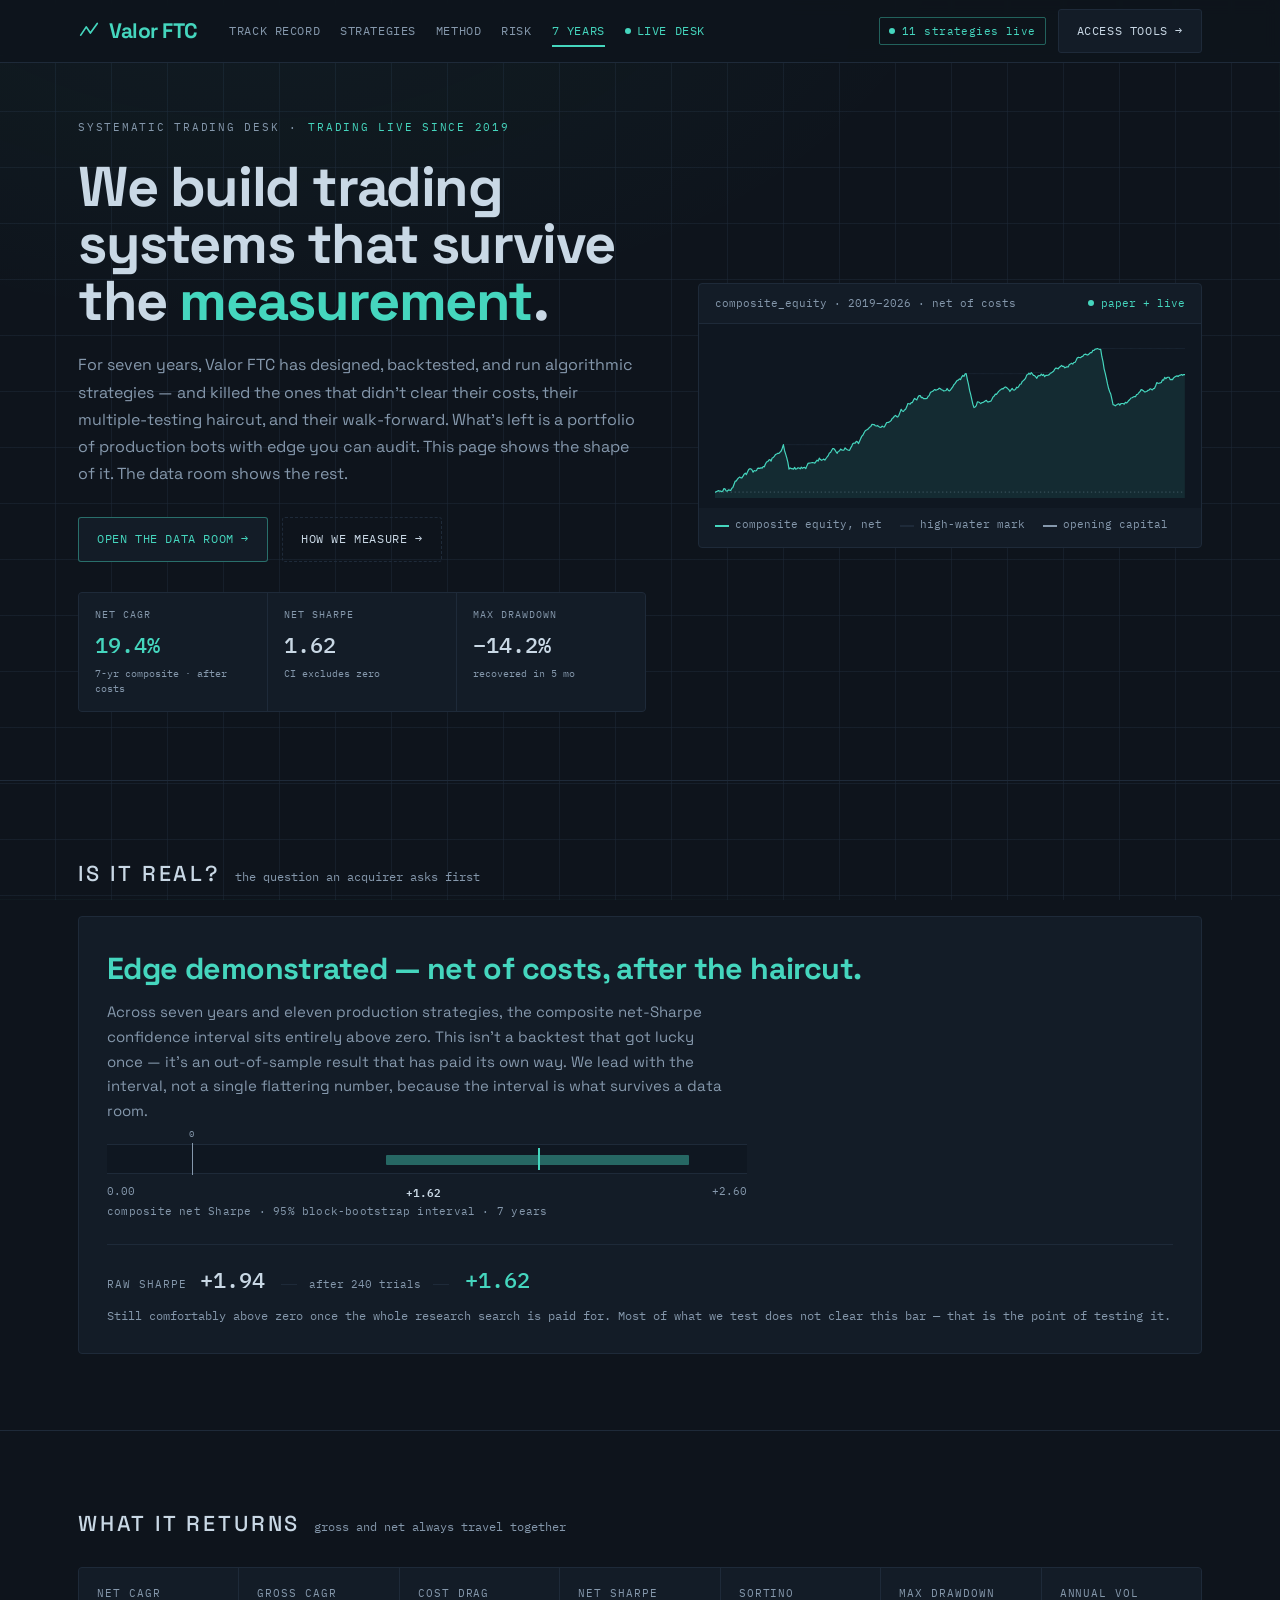
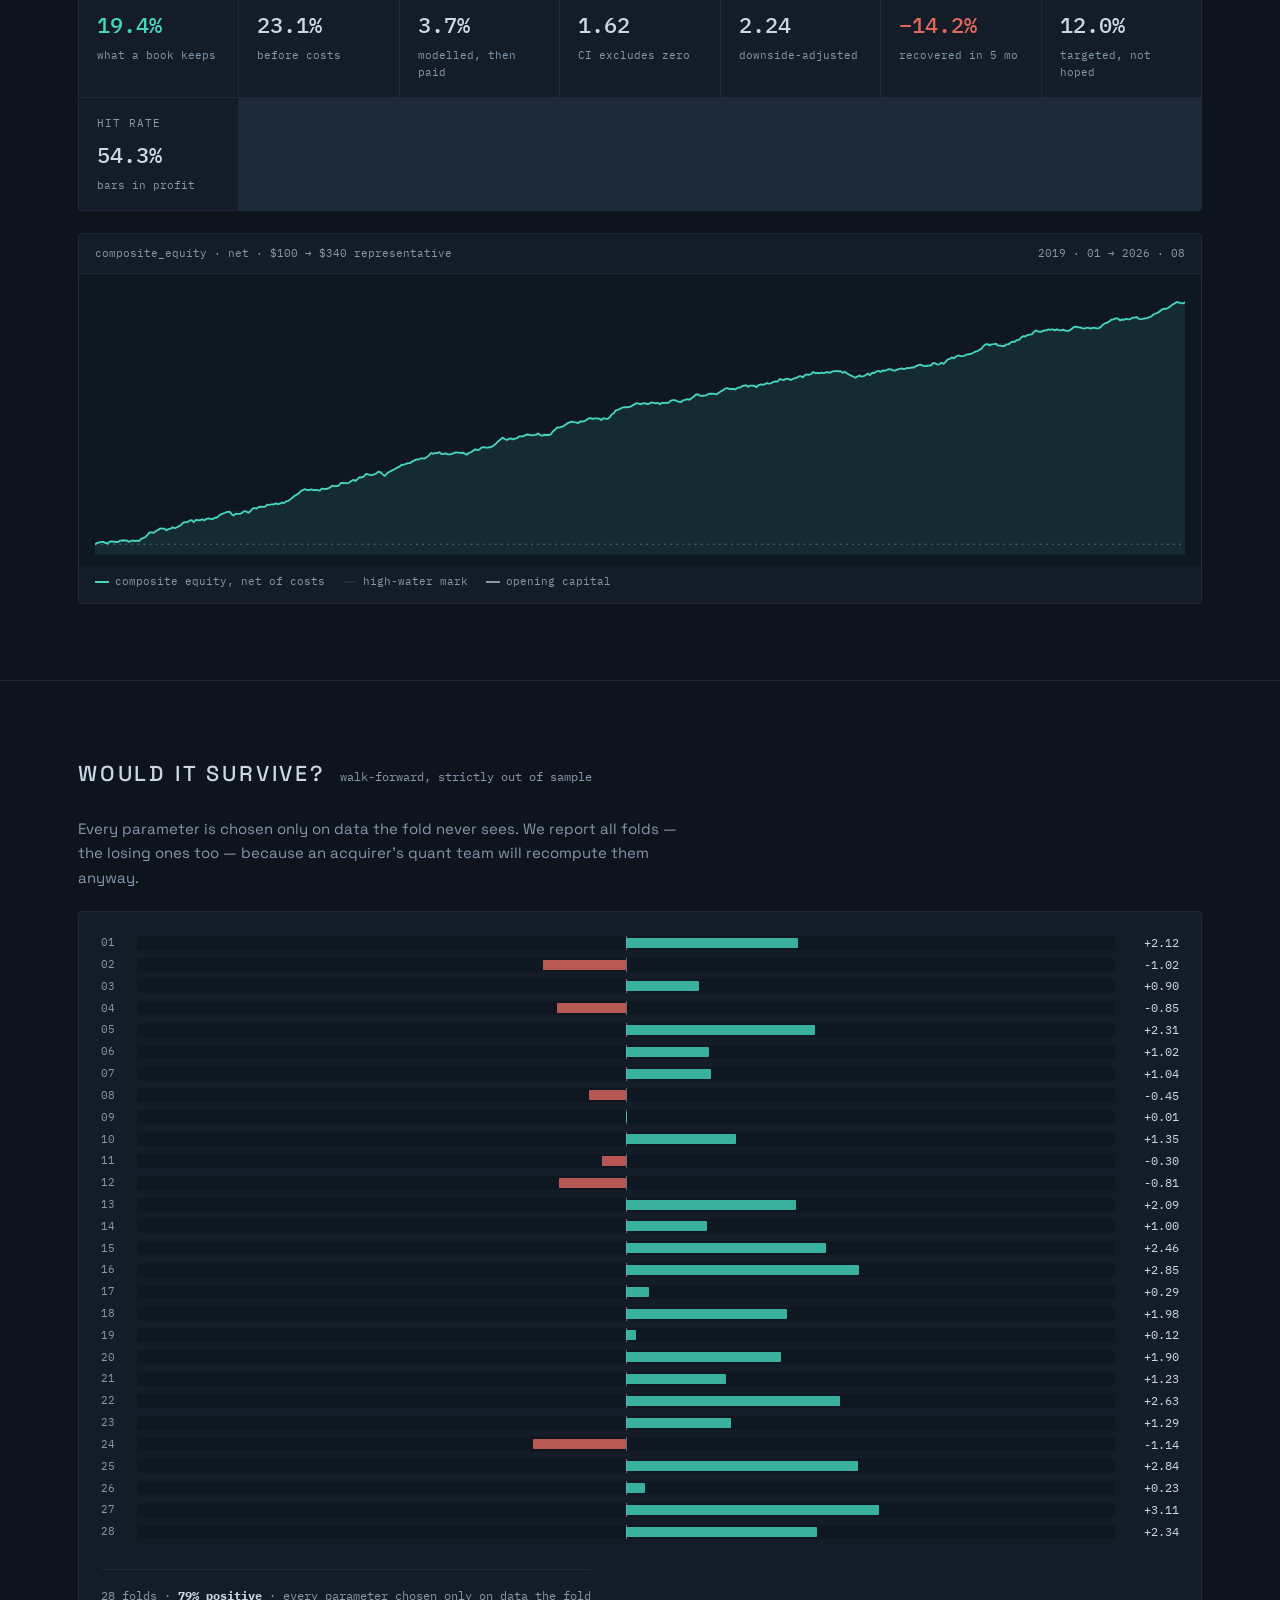
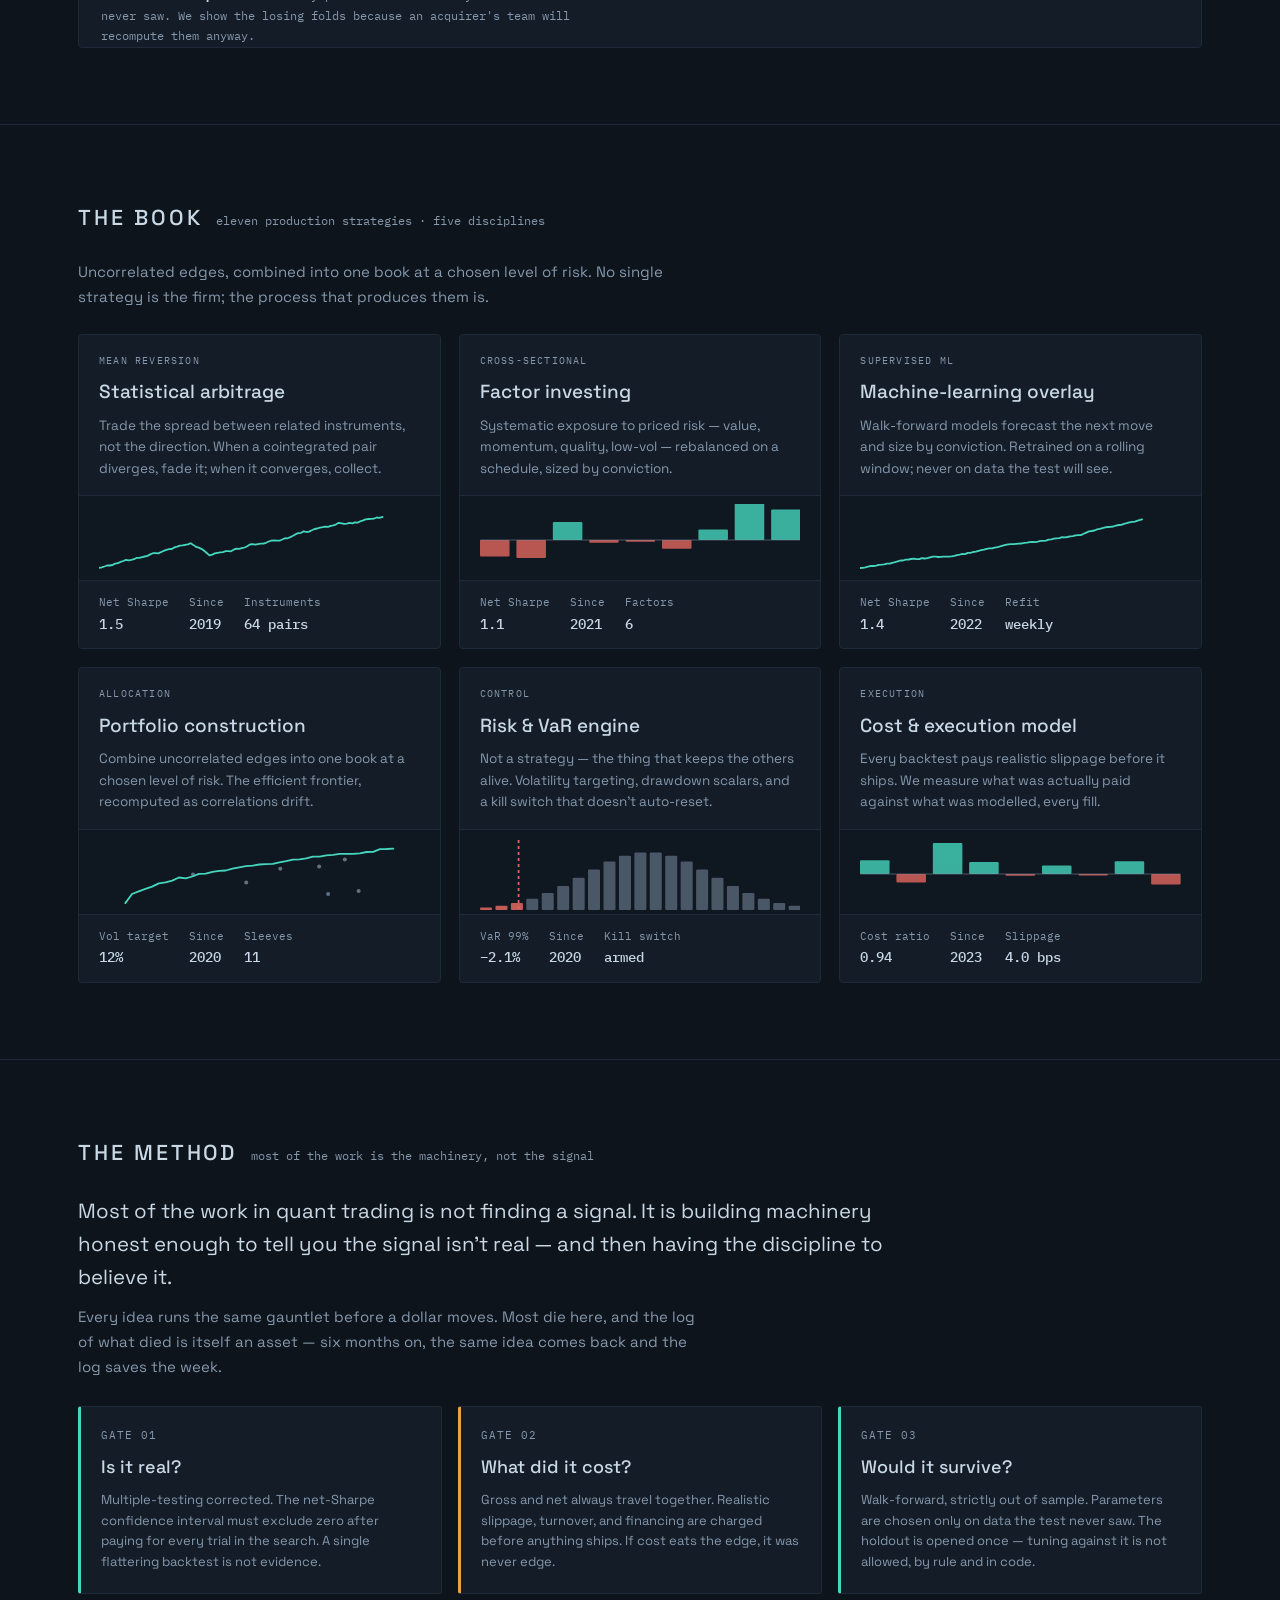
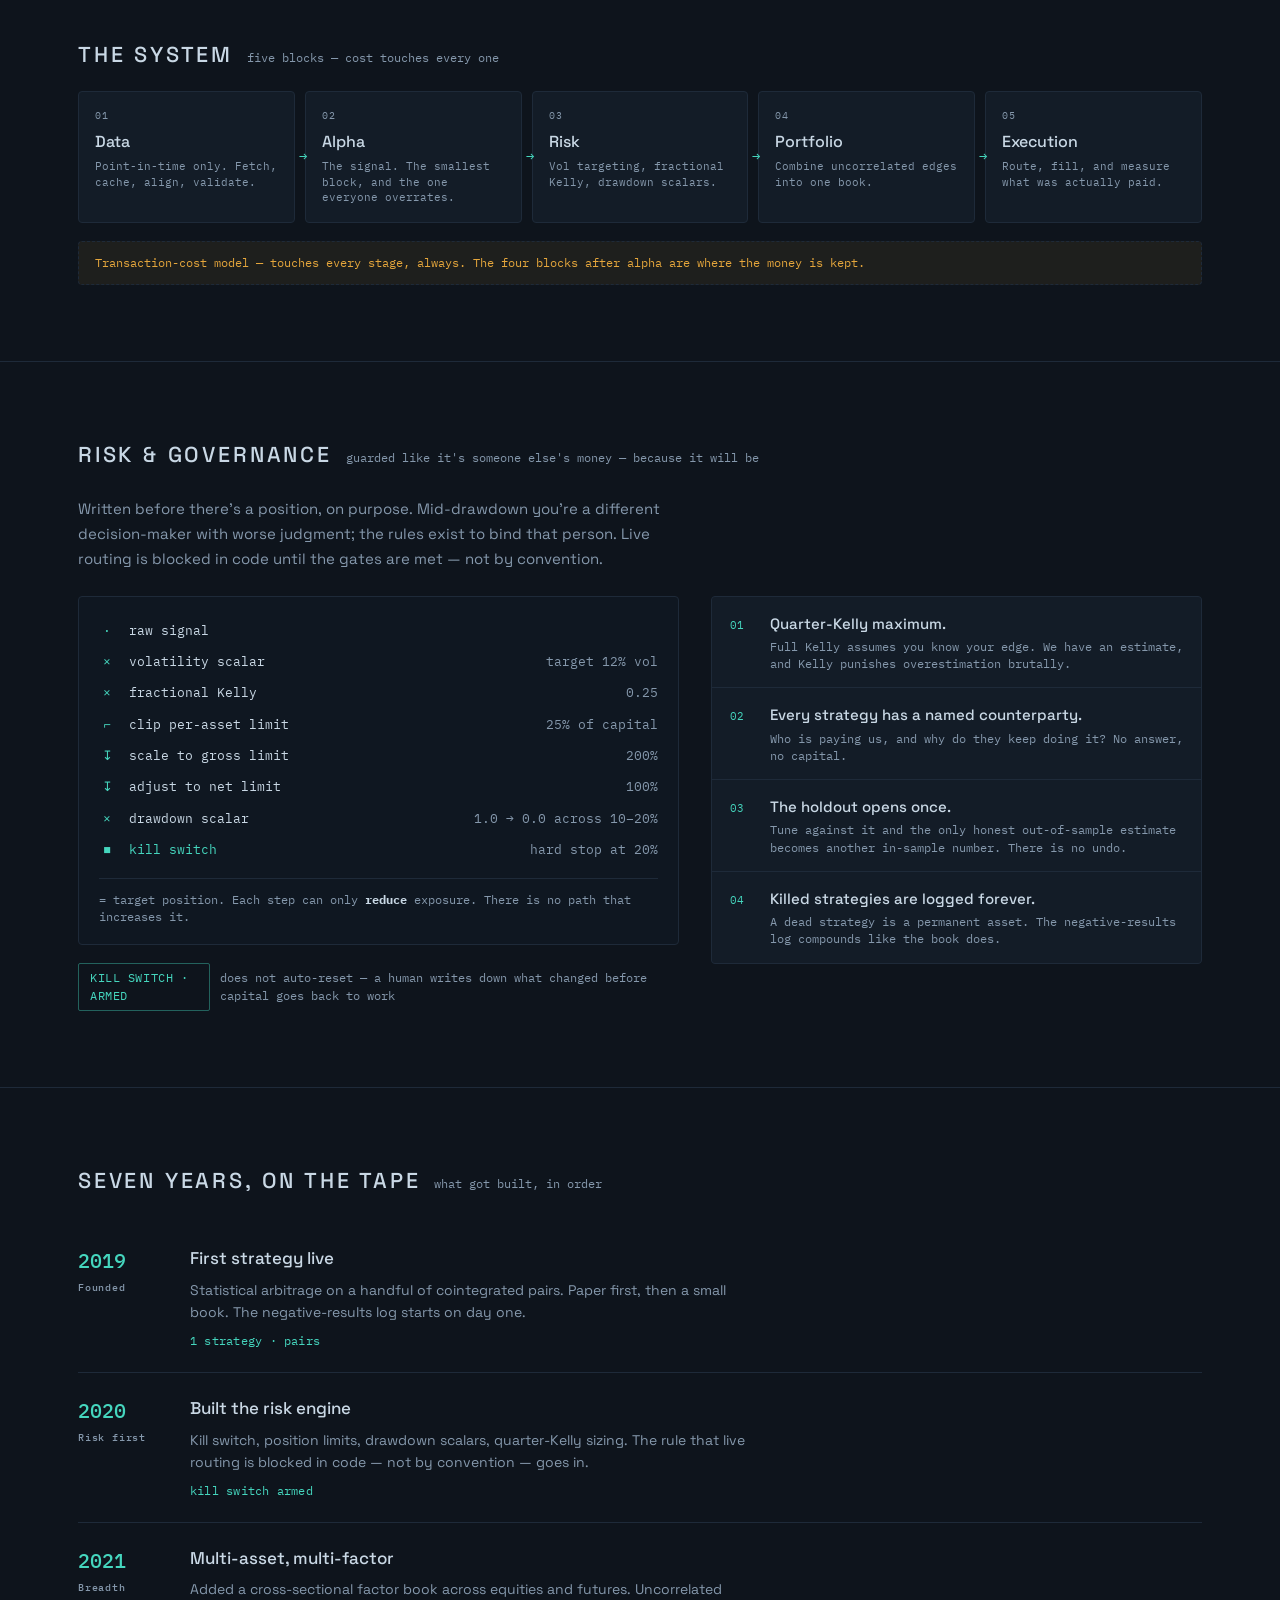
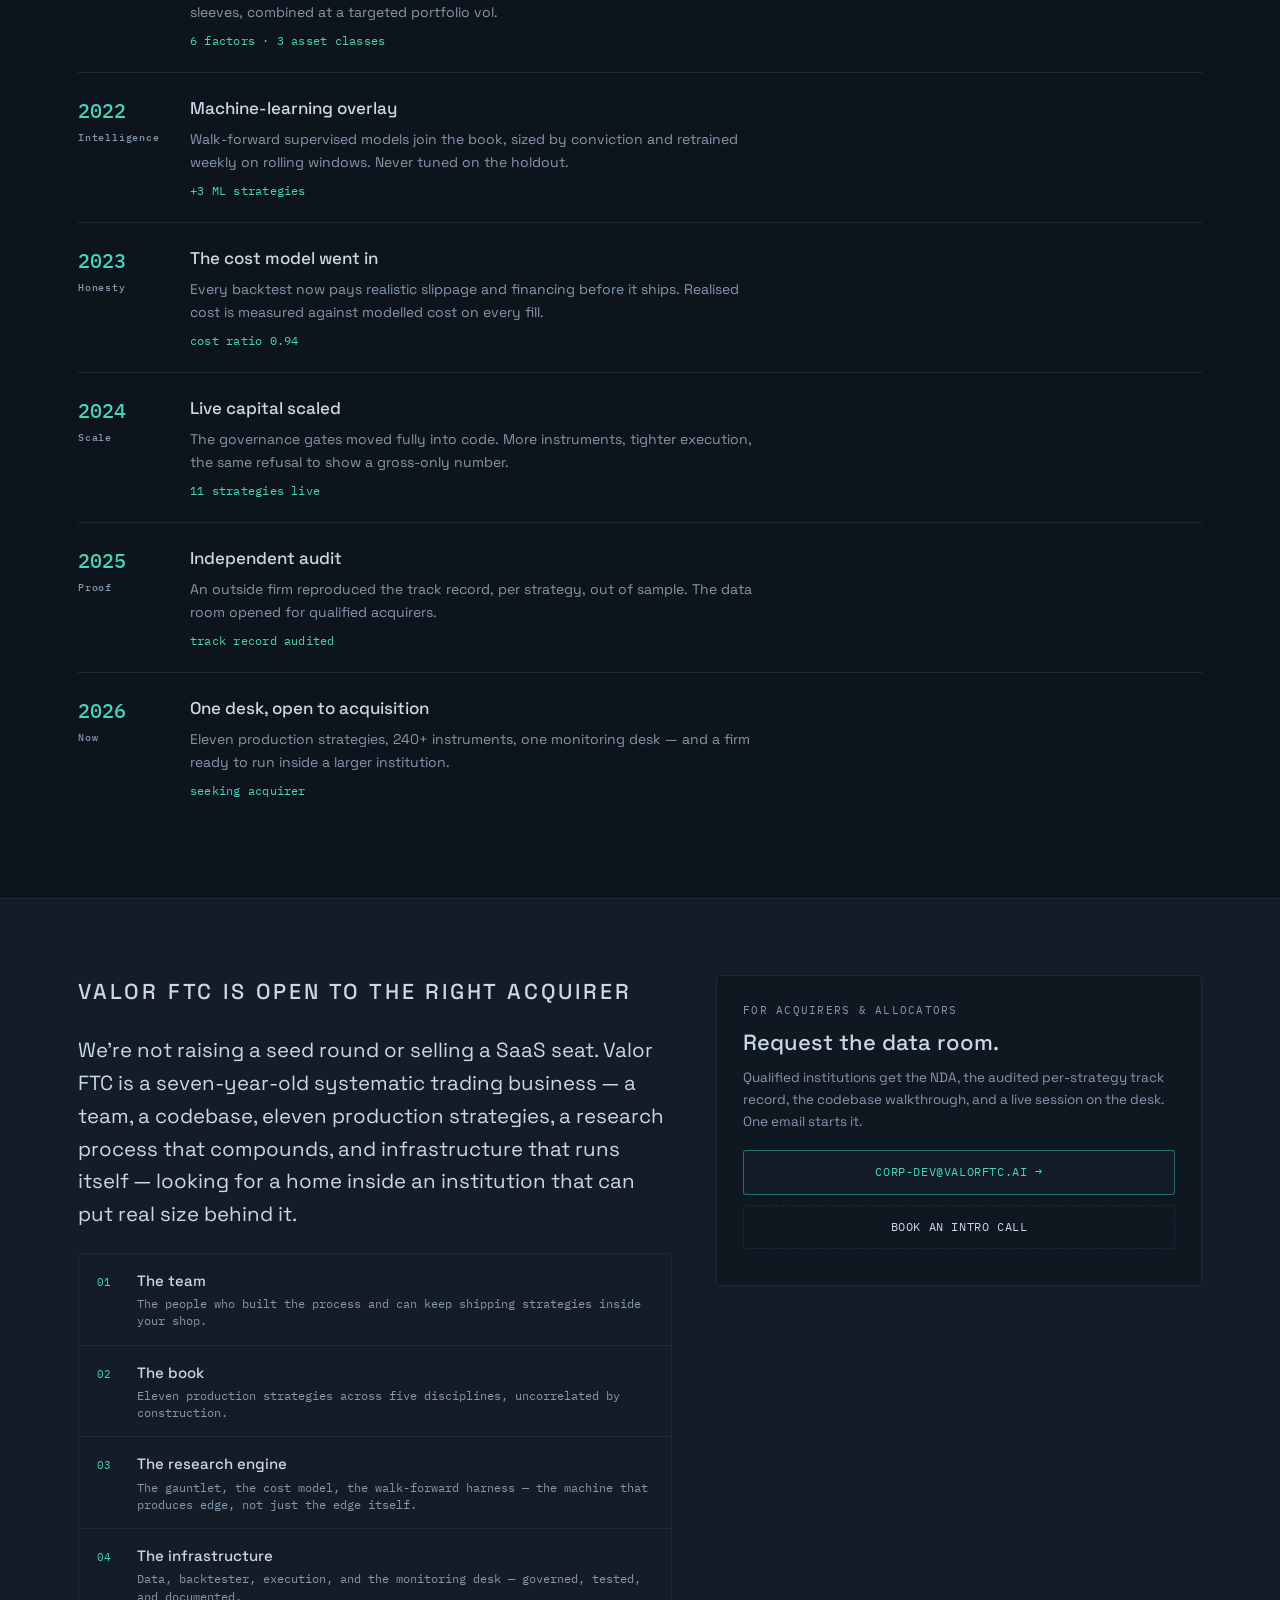
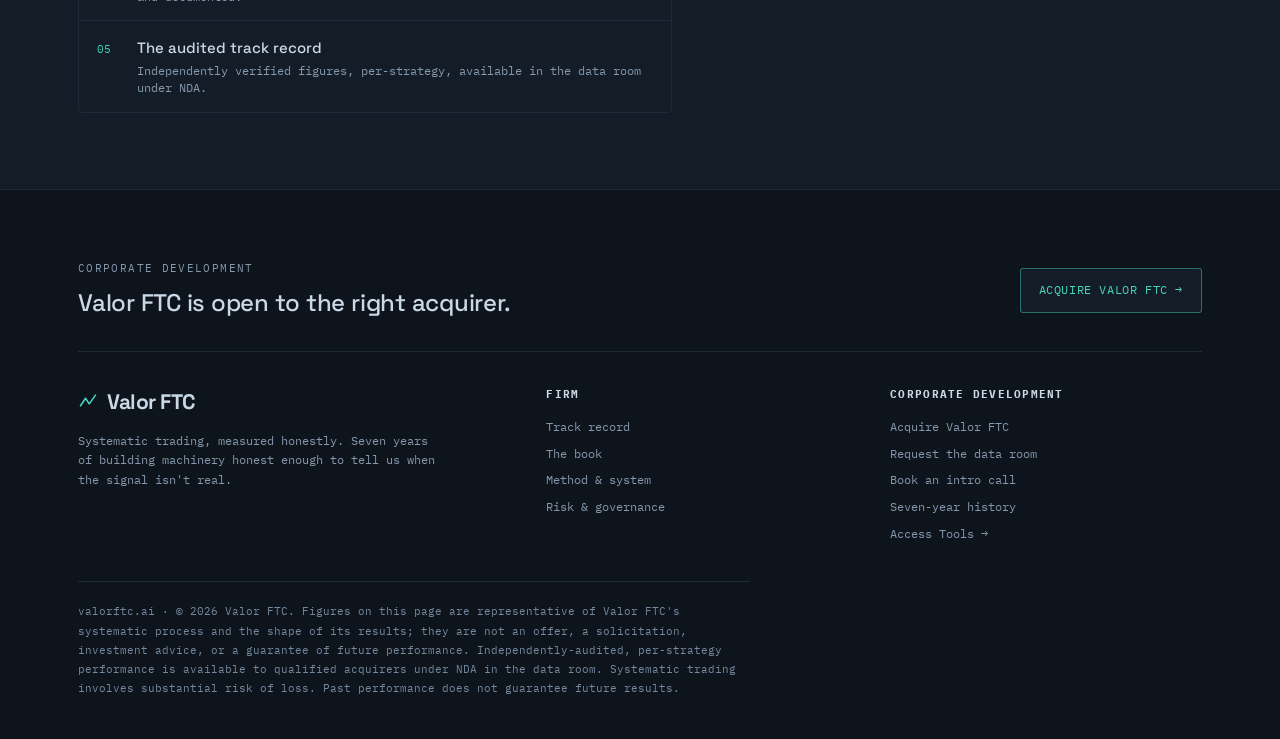
==== commit c51e9190: "The professional pass: load the design system's own fonts, calm the grid, discipline the nav Space G" ====
--- a/index.html
+++ b/index.html
@@ -6,6 +6,17 @@
 <meta name="color-scheme" content="dark">
 <title>Valor FTC — Systematic trading, measured honestly.</title>
 <meta name="description" content="Valor FTC is a systematic trading firm. Seven years designing, testing, and running algorithmic strategies — and killing the ones that didn't survive costs, multiple-testing, and walk-forward. A portfolio of production bots, institutional risk governance, and a track record built to be audited.">
+<meta name="theme-color" content="#0E141C">
+<meta property="og:type" content="website">
+<meta property="og:url" content="https://valorftc.ai/">
+<meta property="og:title" content="Valor FTC — Systematic trading, measured honestly.">
+<meta property="og:description" content="Seven years designing, testing, and killing algorithmic strategies. What's left is a portfolio of production bots with edge you can audit — and a live desk you can watch.">
+<meta name="twitter:card" content="summary">
+<meta name="twitter:title" content="Valor FTC — Systematic trading, measured honestly.">
+<meta name="twitter:description" content="A systematic trading firm whose track record is built to be audited. Watch the desk run live.">
+<link rel="preconnect" href="https://fonts.googleapis.com">
+<link rel="preconnect" href="https://fonts.gstatic.com" crossorigin>
+<link href="https://fonts.googleapis.com/css2?family=Space+Grotesk:wght@500;700&family=IBM+Plex+Mono:wght@400;500&display=swap" rel="stylesheet">
 <link rel="icon" href="data:image/svg+xml,%3Csvg%20xmlns='http://www.w3.org/2000/svg'%20viewBox='0%200%2064%2064'%3E%3Crect%20width='64'%20height='64'%20fill='%230E141C'/%3E%3Cpath%20d='M8%2044%20L24%2020%20L36%2038%20L56%2010'%20fill='none'%20stroke='%2345D6BE'%20stroke-width='4'%20stroke-linecap='round'%20stroke-linejoin='round'/%3E%3C/svg%3E">
 <style>
 :root{
@@ -68,6 +79,27 @@
 .btn.primary{border-color:rgba(69,214,190,.45);color:var(--signal)}
 .btn.primary:hover{background:var(--signal-soft);border-color:var(--signal)}
 .btn.ghost{background:transparent;border-style:dashed}
+/* --- professional pass (2026-08-28): rhythm, restraint, and one live door --- */
+.nav a{white-space:nowrap}
+.nav .nav-live{color:var(--signal)}
+.nav .nav-live::before{content:"";display:inline-block;width:6px;height:6px;border-radius:50%;background:var(--signal);margin-right:6px;vertical-align:1px;animation:pulse 2.4s var(--ease) infinite}
+body{background-image:
+    radial-gradient(1200px 700px at 20% -10%, rgba(69,214,190,.05), transparent 60%),
+    linear-gradient(rgba(30,42,57,.5) 1px, transparent 1px),
+    linear-gradient(90deg, rgba(30,42,57,.5) 1px, transparent 1px);
+  background-size:auto, 56px 56px, 56px 56px}
+h1{letter-spacing:-.035em;text-wrap:balance}
+.lead{text-wrap:pretty}
+section[id]{scroll-margin-top:76px}
+.btn{transition:border-color .15s,background .15s,transform .15s var(--ease),box-shadow .15s}
+.btn:hover{transform:translateY(-1px)}
+.btn:active{transform:translateY(0)}
+.btn.primary:hover{box-shadow:0 4px 18px rgba(69,214,190,.12)}
+@media (prefers-reduced-motion: reduce){
+  html{scroll-behavior:auto}
+  .btn:hover{transform:none}
+  .dot,.nav .nav-live::before{animation:none}
+}
 
 /* sections */
 section{scroll-margin-top:74px}
@@ -289,6 +321,7 @@
       <a href="#method" data-nav="method">Method</a>
       <a href="#risk" data-nav="risk">Risk</a>
       <a href="#seven-years" data-nav="seven-years">7 years</a>
+      <a href="/hj/" class="nav-live">Live desk</a>
     </nav>
     <div class="hd-right">
       <span class="status-pill"><span class="dot" aria-hidden="true"></span>11 strategies live</span>
@@ -302,6 +335,7 @@
     <a href="#method">Method</a>
     <a href="#risk">Risk</a>
     <a href="#seven-years">7 years</a>
+    <a href="/hj/">Live desk</a>
     <a href="#acquire">Acquire Valor FTC</a>
     <a href="/employees.html" rel="nofollow">Access Tools</a>
   </nav>
@@ -768,5 +802,49 @@
   setupNav();
 })();
 </script>
+<script>
+/* The secret way in.
+ *
+ * Two triggers, no visible control:
+ *   • type  jamie   anywhere on the page (desktop)
+ *   • tap the footer wordmark 3 times     (touch)
+ *
+ * There is nothing sensitive here. This is a shortcut, not a lock: the desk
+ * lives on the company tailnet and is unreachable from the public internet, so
+ * knowing the address buys an outsider nothing. The obscurity is for tidiness.
+ */
+(function () {
+  "use strict";
+  /* The desk now ships with the site: engine and UI both run in the visitor's
+     browser, so this works on a phone with no VPN and no server. */
+  var DESK = "/hj/";
+  var WORD = "jamie";
+  var buf = "";
+
+  function open_() { window.location.href = DESK; }
+
+  document.addEventListener("keydown", function (e) {
+    var t = e.target || {};
+    var tag = (t.tagName || "").toLowerCase();
+    if (tag === "input" || tag === "textarea" || t.isContentEditable) return;
+    if (e.key && e.key.length === 1) {
+      buf = (buf + e.key.toLowerCase()).slice(-WORD.length);
+      if (buf === WORD) { buf = ""; open_(); }
+    }
+  });
+
+  var taps = 0, timer = null;
+  var mark = document.querySelector("footer .mark");
+  if (mark) {
+    mark.style.cursor = "default";
+    mark.addEventListener("click", function () {
+      taps++;
+      clearTimeout(timer);
+      timer = setTimeout(function () { taps = 0; }, 900);
+      if (taps >= 3) { taps = 0; open_(); }
+    });
+  }
+})();
+</script>
 </body>
 </html>
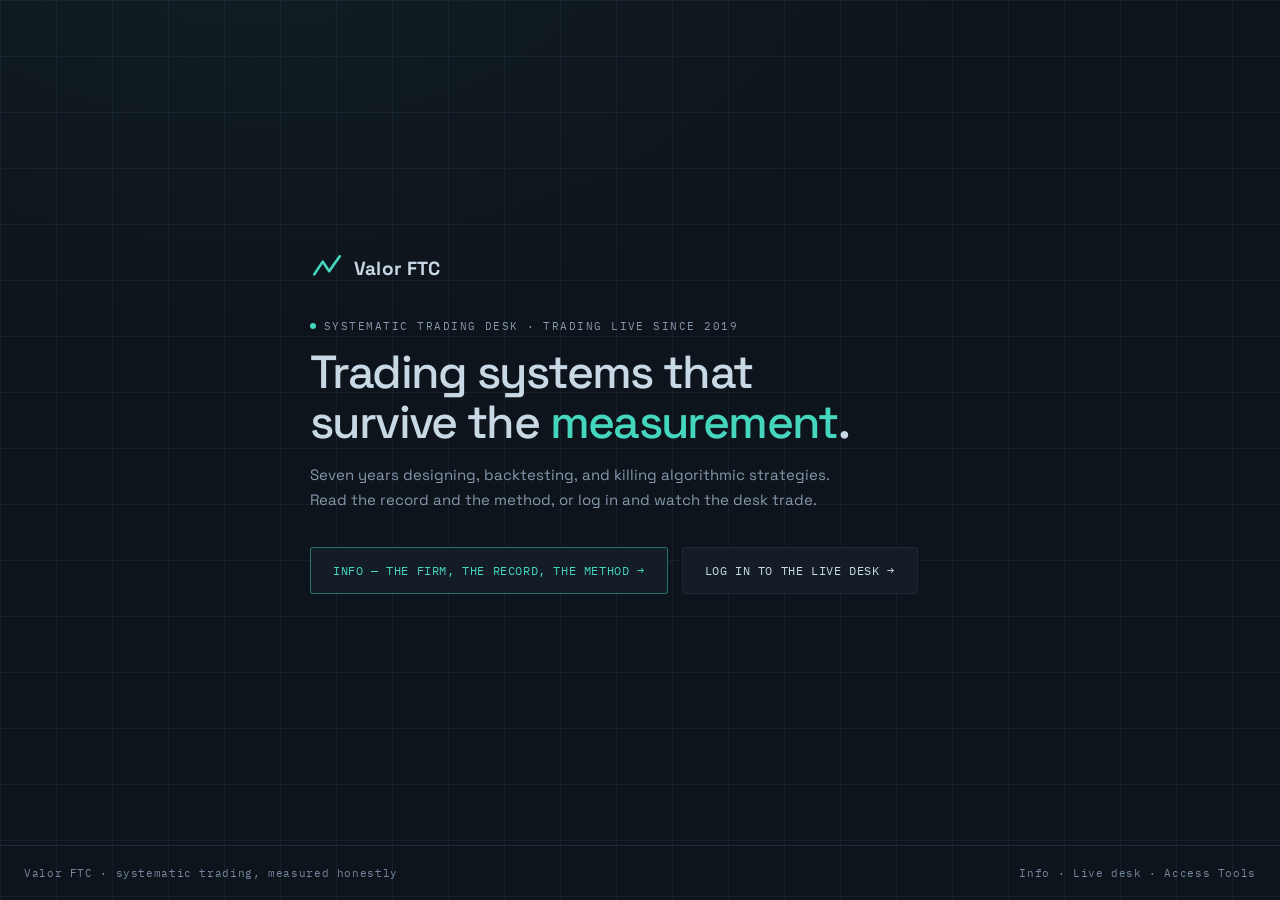
==== commit 1f06a6c0: "Home is a door, not the whole building The landing page was the entire firm write-up, so a visitor w" ====
--- a/index.html
+++ b/index.html
@@ -4,846 +4,113 @@
 <meta charset="utf-8">
 <meta name="viewport" content="width=device-width, initial-scale=1">
 <meta name="color-scheme" content="dark">
-<title>Valor FTC — Systematic trading, measured honestly.</title>
-<meta name="description" content="Valor FTC is a systematic trading firm. Seven years designing, testing, and running algorithmic strategies — and killing the ones that didn't survive costs, multiple-testing, and walk-forward. A portfolio of production bots, institutional risk governance, and a track record built to be audited.">
+<title>Valor FTC</title>
+<meta name="description" content="Valor FTC is a systematic trading firm. Read the firm's record and method, or log in to watch the live desk.">
 <meta name="theme-color" content="#0E141C">
 <meta property="og:type" content="website">
 <meta property="og:url" content="https://valorftc.ai/">
 <meta property="og:title" content="Valor FTC — Systematic trading, measured honestly.">
-<meta property="og:description" content="Seven years designing, testing, and killing algorithmic strategies. What's left is a portfolio of production bots with edge you can audit — and a live desk you can watch.">
+<meta property="og:description" content="Seven years designing, testing, and killing algorithmic strategies. Read the record, or log in to the live desk.">
 <meta name="twitter:card" content="summary">
-<meta name="twitter:title" content="Valor FTC — Systematic trading, measured honestly.">
-<meta name="twitter:description" content="A systematic trading firm whose track record is built to be audited. Watch the desk run live.">
+<meta name="twitter:title" content="Valor FTC">
+<meta name="twitter:description" content="Systematic trading, measured honestly. Read the record, or log in to the live desk.">
+<link rel="icon" href="data:image/svg+xml,%3Csvg%20xmlns='http://www.w3.org/2000/svg'%20viewBox='0%200%2064%2064'%3E%3Crect%20width='64'%20height='64'%20fill='%230E141C'/%3E%3Cpath%20d='M8%2044%20L24%2020%20L36%2038%20L56%2010'%20fill='none'%20stroke='%2345D6BE'%20stroke-width='4'%20stroke-linecap='round'%20stroke-linejoin='round'/%3E%3C/svg%3E">
 <link rel="preconnect" href="https://fonts.googleapis.com">
 <link rel="preconnect" href="https://fonts.gstatic.com" crossorigin>
-<link href="https://fonts.googleapis.com/css2?family=Space+Grotesk:wght@500;700&family=IBM+Plex+Mono:wght@400;500&display=swap" rel="stylesheet">
-<link rel="icon" href="data:image/svg+xml,%3Csvg%20xmlns='http://www.w3.org/2000/svg'%20viewBox='0%200%2064%2064'%3E%3Crect%20width='64'%20height='64'%20fill='%230E141C'/%3E%3Cpath%20d='M8%2044%20L24%2020%20L36%2038%20L56%2010'%20fill='none'%20stroke='%2345D6BE'%20stroke-width='4'%20stroke-linecap='round'%20stroke-linejoin='round'/%3E%3C/svg%3E">
+<link rel="stylesheet" href="https://fonts.googleapis.com/css2?family=Space+Grotesk:wght@500;700&family=IBM+Plex+Mono:wght@400;500&display=swap">
 <style>
-:root{
-  --ground:#0E141C; --panel:#131C27; --grid:#1E2A39; --well:#0F1721; --line:#26374A;
-  --vellum:#C9D8E5; --chalk:#8598AC; --chalk-dim:#74899E;
-  --signal:#45D6BE; --doubt:#E5A63C; --fault:#E2685F;
-  --signal-soft:rgba(69,214,190,.10); --doubt-soft:rgba(229,166,60,.08); --fault-soft:rgba(226,104,95,.08);
-  --display:"Space Grotesk",system-ui,-apple-system,"Segoe UI",Roboto,sans-serif;
-  --data:"IBM Plex Mono",ui-monospace,SFMono-Regular,Menlo,Consolas,monospace;
-  --wrap:1180px;
-  --ease:cubic-bezier(.2,.8,.3,1);
-  color-scheme:dark;
-}
-*,*::before,*::after{box-sizing:border-box;margin:0;padding:0}
-html{scroll-behavior:smooth}
-body{
-  background:var(--ground); color:var(--vellum);
-  font-family:var(--display); font-size:15px; line-height:1.55;
-  -webkit-font-smoothing:antialiased; overflow-x:hidden;
-  background-image:
-    linear-gradient(var(--grid) 1px, transparent 1px),
-    linear-gradient(90deg, var(--grid) 1px, transparent 1px);
-  background-size:48px 48px; background-position:-1px -1px; background-attachment:fixed;
-}
-::selection{background:rgba(69,214,190,.25)}
-a{color:var(--signal);text-decoration:none}
-button{font:inherit;color:inherit;background:none;border:none;cursor:pointer}
-svg{display:block;max-width:100%}
-.wrap{max-width:var(--wrap);margin:0 auto;padding:0 28px}
-.mono{font-family:var(--data);font-variant-numeric:tabular-nums}
-.eyebrow{font-family:var(--data);font-size:11px;letter-spacing:.16em;text-transform:uppercase;color:var(--chalk)}
-.sr-only{position:absolute;width:1px;height:1px;padding:0;margin:-1px;overflow:hidden;clip:rect(0 0 0 0);white-space:nowrap;border:0}
-:focus-visible{outline:2px solid var(--signal);outline-offset:2px;border-radius:2px}
-.skip{position:absolute;left:-9999px;top:0;z-index:80;background:var(--panel);border:1px solid var(--signal);padding:10px 16px;font-family:var(--data);font-size:12px}
-.skip:focus{left:12px;top:12px}
-.sig{color:var(--signal)} .dbt{color:var(--doubt)} .flt{color:var(--fault)}
-.pos{color:var(--signal)} .neg{color:var(--fault)} .amb{color:var(--doubt)}
-
-/* header */
-header{position:sticky;top:0;z-index:50;background:rgba(14,20,28,.9);-webkit-backdrop-filter:blur(8px);backdrop-filter:blur(8px);border-bottom:1px solid var(--grid)}
-.hd{display:flex;align-items:center;gap:26px;height:62px;max-width:var(--wrap);margin:0 auto;padding:0 28px}
-.mark{font-family:var(--display);font-weight:700;font-size:21px;letter-spacing:-.02em;display:flex;align-items:center;gap:9px}
-.mark svg{width:22px;height:22px}
-.mark b{font-weight:700}
-.nav{display:flex;gap:20px;margin-left:6px}
-.nav a{font-family:var(--data);font-size:11.5px;letter-spacing:.05em;text-transform:uppercase;color:var(--chalk);padding:6px 0;position:relative}
-.nav a:hover{color:var(--vellum)}
-.nav a.active{color:var(--signal)}
-.nav a.active::after{content:"";position:absolute;left:0;right:0;bottom:-1px;height:2px;background:var(--signal)}
-.hd-right{margin-left:auto;display:flex;align-items:center;gap:12px}
-.status-pill{font-family:var(--data);font-size:10.5px;letter-spacing:.04em;color:var(--signal);border:1px solid rgba(69,214,190,.4);border-radius:2px;padding:5px 9px;display:flex;align-items:center;gap:7px}
-.dot{width:6px;height:6px;border-radius:50%;background:var(--signal);box-shadow:0 0 0 0 rgba(69,214,190,.6);animation:pulse 2.4s var(--ease) infinite}
-@keyframes pulse{0%{box-shadow:0 0 0 0 rgba(69,214,190,.5)}70%{box-shadow:0 0 0 6px rgba(69,214,190,0)}100%{box-shadow:0 0 0 0 rgba(69,214,190,0)}}
-.menu-btn{display:none;border:1px solid var(--grid);border-radius:2px;padding:7px 10px;font-family:var(--data);font-size:11px;text-transform:uppercase;color:var(--vellum)}
-#m-nav{display:none}
-
-/* buttons */
-.btn{display:inline-flex;align-items:center;gap:.5em;font-family:var(--data);font-size:12px;letter-spacing:.05em;text-transform:uppercase;padding:12px 18px;border:1px solid var(--grid);border-radius:3px;background:var(--panel);color:var(--vellum);transition:border-color .15s,background .15s}
-.btn:hover{border-color:var(--chalk)}
-.btn.primary{border-color:rgba(69,214,190,.45);color:var(--signal)}
-.btn.primary:hover{background:var(--signal-soft);border-color:var(--signal)}
-.btn.ghost{background:transparent;border-style:dashed}
-/* --- professional pass (2026-08-28): rhythm, restraint, and one live door --- */
-.nav a{white-space:nowrap}
-.nav .nav-live{color:var(--signal)}
-.nav .nav-live::before{content:"";display:inline-block;width:6px;height:6px;border-radius:50%;background:var(--signal);margin-right:6px;vertical-align:1px;animation:pulse 2.4s var(--ease) infinite}
-body{background-image:
-    radial-gradient(1200px 700px at 20% -10%, rgba(69,214,190,.05), transparent 60%),
-    linear-gradient(rgba(30,42,57,.5) 1px, transparent 1px),
-    linear-gradient(90deg, rgba(30,42,57,.5) 1px, transparent 1px);
-  background-size:auto, 56px 56px, 56px 56px}
-h1{letter-spacing:-.035em;text-wrap:balance}
-.lead{text-wrap:pretty}
-section[id]{scroll-margin-top:76px}
-.btn{transition:border-color .15s,background .15s,transform .15s var(--ease),box-shadow .15s}
-.btn:hover{transform:translateY(-1px)}
-.btn:active{transform:translateY(0)}
-.btn.primary:hover{box-shadow:0 4px 18px rgba(69,214,190,.12)}
-@media (prefers-reduced-motion: reduce){
-  html{scroll-behavior:auto}
-  .btn:hover{transform:none}
-  .dot,.nav .nav-live::before{animation:none}
-}
-
-/* sections */
-section{scroll-margin-top:74px}
-.sec{padding:76px 0}
-.sec+.sec{border-top:1px solid var(--grid)}
-.q-head{display:flex;gap:14px;align-items:baseline;flex-wrap:wrap;margin-bottom:26px}
-.q-head h2{font-family:var(--display);font-weight:500;font-size:clamp(1.05rem,2.2vw,1.35rem);letter-spacing:.13em;text-transform:uppercase}
-.q-head em{font-style:normal;font-family:var(--data);font-size:12px;color:var(--chalk)}
-.lead{font-size:clamp(1.05rem,2vw,1.28rem);line-height:1.6;color:var(--vellum);max-width:64ch}
-.sub{color:var(--chalk);max-width:62ch;font-size:15px;line-height:1.65}
-.panel{background:var(--panel);border:1px solid var(--grid);border-radius:4px}
-
-/* hero */
-#hero{padding:56px 0 68px;border-bottom:1px solid var(--grid)}
-.hero-grid{display:grid;grid-template-columns:1.06fr .94fr;gap:52px;align-items:center}
-.hero-eyebrow{margin-bottom:22px;display:flex;gap:10px;flex-wrap:wrap;align-items:center}
-.hero-eyebrow .est{color:var(--signal)}
-h1{font-family:var(--display);font-weight:700;font-size:clamp(2.1rem,4.6vw,3.5rem);line-height:1.02;letter-spacing:-.025em;margin-bottom:22px}
-h1 .u{color:var(--signal)}
-.hero-sub{color:var(--chalk);font-size:16px;line-height:1.7;max-width:56ch;margin-bottom:30px}
-.hero-cta{display:flex;gap:14px;flex-wrap:wrap;margin-bottom:30px}
-.hero-chips{display:grid;grid-template-columns:repeat(3,1fr);gap:1px;background:var(--grid);border:1px solid var(--grid);border-radius:4px;overflow:hidden}
-.hchip{background:var(--panel);padding:14px 16px}
-.hchip .k{font-family:var(--data);font-size:10px;letter-spacing:.1em;text-transform:uppercase;color:var(--chalk);margin-bottom:6px}
-.hchip .v{font-family:var(--data);font-size:22px;font-weight:500;font-variant-numeric:tabular-nums}
-.hchip .n{font-family:var(--data);font-size:10px;color:var(--chalk);margin-top:3px}
-/* hero chart card */
-.chart-card{background:var(--panel);border:1px solid var(--grid);border-radius:4px;overflow:hidden}
-.chart-head{display:flex;justify-content:space-between;align-items:center;gap:10px;padding:11px 16px;border-bottom:1px solid var(--grid);font-family:var(--data);font-size:11px;color:var(--chalk)}
-.chart-head .run{color:var(--signal);display:flex;align-items:center;gap:7px}
-.chart-body{padding:18px 16px 10px;background:var(--well)}
-.spark{width:100%;height:auto;display:block}
-.spark-line{fill:none;stroke-width:1.8;stroke-linejoin:round;stroke-linecap:round}
-.spark-line.up{stroke:var(--signal)} .spark-line.down{stroke:var(--fault)}
-.spark-fill{opacity:.10}
-.spark-base{stroke:var(--chalk);stroke-width:1;stroke-dasharray:2 4;opacity:.6}
-.spark-peak{stroke:var(--grid);stroke-width:1}
-.js .draw-line{stroke-dasharray:1;stroke-dashoffset:1}
-.js .draw-line.draw{animation:draw 1.7s var(--ease) forwards}
-@keyframes draw{to{stroke-dashoffset:0}}
-.chart-legend{display:flex;gap:18px;flex-wrap:wrap;font-family:var(--data);font-size:10.5px;color:var(--chalk);padding:8px 16px 14px}
-.chart-legend i{display:inline-block;width:14px;height:0;border-top:2px solid;vertical-align:middle;margin-right:6px}
-
-/* interval bar (signature) */
-.iv{margin:20px 0 6px;max-width:640px}
-.iv-track{position:relative;height:30px;border-top:1px solid var(--grid);border-bottom:1px solid var(--grid);background:var(--well)}
-.iv-zero{position:absolute;top:-2px;bottom:-2px;width:1px;background:var(--chalk)}
-.iv-zero::after{content:"0";position:absolute;top:-16px;left:-3px;font-family:var(--data);font-size:9px;color:var(--chalk)}
-.iv-range{position:absolute;top:10px;height:10px;border-radius:1px;opacity:.42}
-.js .iv-range{transform-box:fill-box;transform-origin:left center;transform:scaleX(0)}
-.js .iv-range.grow{transform:scaleX(1);transition:transform .8s var(--ease)}
-.iv-tick{position:absolute;top:3px;bottom:3px;width:2px}
-.iv-signal .iv-range,.iv-signal .iv-tick{background:var(--signal)}
-.iv-doubt .iv-range,.iv-doubt .iv-tick{background:var(--doubt)}
-.iv-fault .iv-range,.iv-fault .iv-tick{background:var(--fault)}
-.iv-scale{display:flex;justify-content:space-between;font-family:var(--data);font-size:11px;color:var(--chalk);margin-top:9px}
-.iv-mid{color:var(--vellum);font-weight:600}
-.iv-label{font-family:var(--data);font-size:11px;color:var(--chalk);margin-top:3px;letter-spacing:.02em}
-.verdict{font-family:var(--display);font-size:clamp(1.4rem,3vw,1.9rem);font-weight:700;letter-spacing:-.02em;margin-bottom:8px}
-.verdict.signal{color:var(--signal)} .verdict.doubt{color:var(--doubt)} .verdict.fault{color:var(--fault)}
-.haircut{margin-top:24px;padding-top:18px;border-top:1px solid var(--grid)}
-.hc-row{display:flex;align-items:baseline;gap:14px;flex-wrap:wrap}
-.hc-k{font-family:var(--data);font-size:10.5px;letter-spacing:.09em;text-transform:uppercase;color:var(--chalk)}
-.hc-v{font-family:var(--data);font-size:22px;font-weight:500;font-variant-numeric:tabular-nums}
-.hc-arrow{font-family:var(--data);font-size:11px;color:var(--chalk);position:relative;padding:0 30px}
-.hc-arrow::before,.hc-arrow::after{content:"";position:absolute;top:50%;width:16px;height:1px;background:var(--grid)}
-.hc-arrow::before{left:2px}.hc-arrow::after{right:2px}
-.hc-note{display:block;font-family:var(--data);font-size:11.5px;color:var(--chalk);margin-top:10px;line-height:1.6}
-
-/* stat grid */
-.grid{display:grid;grid-template-columns:repeat(auto-fit,minmax(150px,1fr));gap:1px;background:var(--grid);border:1px solid var(--grid);border-radius:4px;overflow:hidden}
-.cell{background:var(--panel);padding:17px 18px}
-.cell dt{font-family:var(--data);font-size:10.5px;letter-spacing:.09em;text-transform:uppercase;color:var(--chalk);margin-bottom:7px}
-.cell dd{font-family:var(--data);font-size:22px;font-weight:500;font-variant-numeric:tabular-nums}
-.cell small{display:block;font-family:var(--data);font-size:10.5px;color:var(--chalk);margin-top:5px}
-
-/* fold bars */
-.folds{display:flex;flex-direction:column;gap:4px;padding:22px}
-.fold{display:flex;align-items:center;gap:12px}
-.fold-n{flex:none;width:24px;font-family:var(--data);font-size:11px;color:var(--chalk)}
-.fold-track{position:relative;flex:1;height:14px;background:var(--well);border-radius:1px}
-.fold-mid{position:absolute;left:50%;top:0;bottom:0;width:1px;background:var(--chalk);opacity:.7}
-.fold-bar{position:absolute;top:2px;bottom:2px;border-radius:1px;opacity:.8}
-.js .fold-bar{transform:scaleX(0)}
-.fold-bar.pos{background:var(--signal);transform-origin:left center}
-.fold-bar.neg{background:var(--fault);transform-origin:right center}
-.js .fold-bar.grow{transform:scaleX(1);transition:transform .55s var(--ease)}
-.fold-v{flex:none;width:52px;text-align:right;font-family:var(--data);font-size:11.5px;font-variant-numeric:tabular-nums;color:var(--vellum)}
-.fold-read{font-family:var(--data);font-size:12px;color:var(--chalk);margin:6px 22px 0;padding-top:16px;border-top:1px solid var(--grid);line-height:1.7;max-width:70ch}
-
-/* timeline */
-.tl{display:flex;flex-direction:column}
-.tl-row{display:grid;grid-template-columns:88px 1fr;gap:24px;padding:22px 0;border-top:1px solid var(--grid);position:relative}
-.tl-row:first-child{border-top:none}
-.tl-yr{font-family:var(--data);font-size:20px;font-weight:500;color:var(--signal);font-variant-numeric:tabular-nums}
-.tl-yr small{display:block;font-size:10px;color:var(--chalk);letter-spacing:.08em;margin-top:4px}
-.tl-body h3{font-family:var(--display);font-weight:500;font-size:17px;margin-bottom:7px}
-.tl-body p{color:var(--chalk);font-size:14px;max-width:64ch;line-height:1.6}
-.tl-metric{font-family:var(--data);font-size:11.5px;color:var(--signal);margin-top:9px;letter-spacing:.02em}
-
-/* strategies */
-.strat-grid{display:grid;grid-template-columns:repeat(auto-fill,minmax(300px,1fr));gap:18px}
-.strat{background:var(--panel);border:1px solid var(--grid);border-radius:4px;overflow:hidden;display:flex;flex-direction:column}
-.strat-top{padding:18px 20px 0}
-.strat-tag{font-family:var(--data);font-size:10px;letter-spacing:.12em;text-transform:uppercase;color:var(--chalk);margin-bottom:9px}
-.strat h3{font-family:var(--display);font-weight:500;font-size:19px;margin-bottom:8px}
-.strat p{color:var(--chalk);font-size:13.5px;line-height:1.6;min-height:60px}
-.strat-viz{padding:8px 20px 4px;background:var(--well);border-top:1px solid var(--grid);border-bottom:1px solid var(--grid);margin-top:16px}
-.strat-viz svg{width:100%;height:72px}
-.strat-foot{display:flex;gap:20px;padding:13px 20px;font-family:var(--data);font-size:11px}
-.strat-foot .m{color:var(--chalk)}
-.strat-foot .m b{display:block;color:var(--vellum);font-weight:500;font-size:14px;margin-top:2px;font-variant-numeric:tabular-nums}
-
-/* five-block system */
-.system{display:flex;flex-wrap:wrap;gap:10px;align-items:stretch;margin:8px 0 18px}
-.blk{flex:1 1 140px;min-width:130px;background:var(--panel);border:1px solid var(--grid);border-radius:4px;padding:16px;position:relative}
-.blk .bn{font-family:var(--data);font-size:10px;letter-spacing:.1em;text-transform:uppercase;color:var(--chalk)}
-.blk .bt{font-family:var(--display);font-weight:500;font-size:16px;margin:6px 0 4px}
-.blk .bd{font-family:var(--data);font-size:10.5px;color:var(--chalk);line-height:1.5}
-.blk::after{content:"→";position:absolute;right:-13px;top:50%;transform:translateY(-50%);color:var(--signal);font-family:var(--data);font-size:14px;z-index:2}
-.blk:last-child::after{display:none}
-.tcost{margin-top:2px;border:1px dashed var(--grid);border-radius:4px;padding:12px 16px;font-family:var(--data);font-size:11.5px;color:var(--doubt);background:var(--doubt-soft)}
-@media (max-width:820px){.blk::after{content:"↓";right:auto;left:50%;top:auto;bottom:-13px;transform:translateX(-50%)}}
-
-/* gauntlet */
-.gates{display:grid;grid-template-columns:repeat(auto-fit,minmax(240px,1fr));gap:16px;margin-top:6px}
-.gate{background:var(--panel);border:1px solid var(--grid);border-left:3px solid var(--signal);border-radius:3px;padding:20px}
-.gate .gk{font-family:var(--data);font-size:10.5px;letter-spacing:.1em;text-transform:uppercase;color:var(--chalk);margin-bottom:10px}
-.gate h3{font-family:var(--display);font-weight:500;font-size:18px;margin-bottom:9px}
-.gate p{color:var(--chalk);font-size:13px;line-height:1.6}
-
-/* sizing hierarchy */
-.hier{font-family:var(--data);font-size:12.5px;background:var(--well);border:1px solid var(--grid);border-radius:4px;padding:18px 20px}
-.hier .step{display:flex;gap:14px;align-items:baseline;padding:6px 0;color:var(--vellum)}
-.hier .step .op{color:var(--signal);flex:none;width:16px;text-align:center}
-.hier .step .lbl{flex:1}
-.hier .step .cap{color:var(--chalk)}
-.hier .foot{margin-top:12px;padding-top:12px;border-top:1px solid var(--grid);color:var(--chalk);font-size:11.5px}
-.kill{display:inline-flex;align-items:center;gap:10px;margin-top:18px}
-.kill .state{font-family:var(--data);font-size:11.5px;letter-spacing:.05em;border:1px solid rgba(69,214,190,.4);color:var(--signal);border-radius:2px;padding:5px 11px}
-.kill .why{font-family:var(--data);font-size:11.5px;color:var(--chalk)}
-
-/* acquirers */
-#acquire{background:var(--panel)}
-.acq-grid{display:grid;grid-template-columns:1.1fr .9fr;gap:44px;align-items:start}
-.acq-list{list-style:none;margin-top:22px;display:flex;flex-direction:column;gap:1px;background:var(--grid);border:1px solid var(--grid);border-radius:4px;overflow:hidden}
-.acq-list li{background:var(--panel);padding:15px 18px;display:flex;gap:14px;align-items:baseline}
-.acq-list .n{font-family:var(--data);font-size:11px;color:var(--signal);flex:none;width:26px}
-.acq-list .t{font-weight:500}
-.acq-list .d{display:block;font-family:var(--data);font-size:11.5px;color:var(--chalk);margin-top:3px;line-height:1.5}
-.acq-cta{background:var(--well);border:1px solid var(--grid);border-radius:4px;padding:26px;position:sticky;top:80px}
-.acq-cta .k{font-family:var(--data);font-size:10.5px;letter-spacing:.12em;text-transform:uppercase;color:var(--chalk);margin-bottom:12px}
-.acq-cta h3{font-family:var(--display);font-weight:500;font-size:22px;line-height:1.15;margin-bottom:12px}
-.acq-cta p{color:var(--chalk);font-size:13.5px;line-height:1.6;margin-bottom:18px}
-.acq-cta .btn{width:100%;justify-content:center;margin-bottom:10px}
-
-/* reveal */
-.reveal{opacity:0;transform:translateY(14px)}
-.reveal.in{opacity:1;transform:none;transition:opacity .5s var(--ease),transform .5s var(--ease)}
-
-/* footer */
-footer{border-top:1px solid var(--grid);padding:44px 0 40px}
-.ft-cta{display:flex;align-items:center;justify-content:space-between;gap:24px;flex-wrap:wrap;
-  padding:26px 0 30px;margin-bottom:34px;border-bottom:1px solid var(--grid)}
-.ft-cta-k{font-family:var(--data);font-size:10.5px;letter-spacing:.13em;text-transform:uppercase;color:var(--chalk);margin-bottom:8px}
-.ft-cta-t{font-family:var(--display);font-weight:500;font-size:clamp(1.15rem,2.4vw,1.5rem);letter-spacing:-.01em;color:var(--vellum)}
-.ft{display:grid;grid-template-columns:1.4fr 1fr 1fr;gap:32px}
-.ft .mark{margin-bottom:12px}
-.ft p{color:var(--chalk);font-family:var(--data);font-size:11.5px;line-height:1.7;max-width:52ch}
-.ft h4{font-family:var(--data);font-size:10.5px;letter-spacing:.12em;text-transform:uppercase;color:var(--vellum);margin-bottom:12px}
-.ft a{display:block;font-family:var(--data);font-size:12px;color:var(--chalk);padding:4px 0}
-.ft a:hover{color:var(--signal)}
-.disclaimer{margin-top:34px;padding-top:20px;border-top:1px solid var(--grid);font-family:var(--data);font-size:11px;color:var(--chalk-dim);line-height:1.75;max-width:96ch}
-
-/* responsive */
-@media (max-width:900px){
-  .nav{display:none}
-  .menu-btn{display:block}
-  .status-pill{display:none}
-  .hd-employee{display:none}
-  #m-nav.open{display:block;position:fixed;top:62px;left:0;right:0;background:var(--ground);border-bottom:1px solid var(--grid);z-index:49}
-  #m-nav a{display:block;padding:15px 28px;font-family:var(--data);font-size:12px;text-transform:uppercase;letter-spacing:.05em;color:var(--vellum);border-top:1px solid var(--grid)}
-  .hero-grid{grid-template-columns:1fr;gap:34px}
-  .acq-grid{grid-template-columns:1fr;gap:26px}
-  .acq-cta{position:static}
-  .ft{grid-template-columns:1fr 1fr}
-}
-@media (max-width:560px){
-  .wrap{padding:0 18px}
-  .hd{padding:0 18px;gap:14px}
-  .sec{padding:52px 0}
-  .hero-chips{grid-template-columns:1fr}
-  .tl-row{grid-template-columns:64px 1fr;gap:16px}
-  .ft{grid-template-columns:1fr}
-  h1{font-size:2rem}
-}
-@media (prefers-reduced-motion:reduce){
-  html{scroll-behavior:auto}
-  *,*::before,*::after{animation:none!important;transition:none!important}
-  .reveal{opacity:1;transform:none}
-  .js .draw-line{stroke-dasharray:none;stroke-dashoffset:0}
-  .js .iv-range{transform:scaleX(1)}
-  .js .fold-bar{transform:scaleX(1)}
-}
+  :root{
+    --ground:#0E141C; --panel:#131C27; --grid:#1E2A39; --well:#0F1721; --line:#26374A;
+    --vellum:#C9D8E5; --chalk:#8598AC; --chalk-dim:#74899E;
+    --signal:#45D6BE; --signal-soft:rgba(69,214,190,.10);
+    --display:"Space Grotesk",system-ui,-apple-system,"Segoe UI",Roboto,sans-serif;
+    --data:"IBM Plex Mono",ui-monospace,SFMono-Regular,Menlo,Consolas,monospace;
+    --ease:cubic-bezier(.2,.8,.3,1);
+    color-scheme:dark;
+  }
+  *{box-sizing:border-box}
+  html,body{height:100%}
+  body{
+    margin:0; background:var(--ground); color:var(--vellum);
+    font-family:var(--display); -webkit-font-smoothing:antialiased;
+    background-image:
+      radial-gradient(1200px 700px at 20% -10%, rgba(69,214,190,.05), transparent 60%),
+      linear-gradient(rgba(30,42,57,.5) 1px, transparent 1px),
+      linear-gradient(90deg, rgba(30,42,57,.5) 1px, transparent 1px);
+    background-size:auto, 56px 56px, 56px 56px;
+    display:flex; flex-direction:column; min-height:100%;
+  }
+  a{color:inherit;text-decoration:none}
+  main{flex:1 1 auto;display:flex;align-items:center;justify-content:center;padding:40px 24px}
+  .card{width:100%;max-width:660px}
+  .mark{display:inline-flex;align-items:center;gap:10px;margin-bottom:34px}
+  .mark svg{width:34px;height:34px;display:block}
+  .mark b{font-weight:700;font-size:19px;letter-spacing:.01em}
+  .eyebrow{
+    font-family:var(--data);font-size:10.5px;letter-spacing:.14em;text-transform:uppercase;
+    color:var(--chalk);margin-bottom:14px;display:flex;align-items:center;gap:8px;flex-wrap:wrap;
+  }
+  .dot{width:6px;height:6px;border-radius:50%;background:var(--signal);display:inline-block;
+       animation:pulse 2.4s var(--ease) infinite}
+  @keyframes pulse{0%,100%{opacity:1}50%{opacity:.35}}
+  h1{
+    font-weight:500;font-size:clamp(1.9rem,5vw,2.9rem);line-height:1.08;letter-spacing:-.035em;
+    margin:0 0 16px;text-wrap:balance;
+  }
+  h1 .u{color:var(--signal)}
+  p.lead{
+    color:var(--chalk);font-size:15px;line-height:1.65;margin:0 0 34px;max-width:52ch;text-wrap:pretty;
+  }
+  .doors{display:flex;gap:14px;flex-wrap:wrap}
+  .btn{
+    display:inline-flex;align-items:center;gap:.55em;font-family:var(--data);font-size:12px;
+    letter-spacing:.05em;text-transform:uppercase;padding:15px 22px;border:1px solid var(--grid);
+    border-radius:3px;background:var(--panel);color:var(--vellum);
+    transition:border-color .15s,background .15s,transform .15s var(--ease),box-shadow .15s;
+  }
+  .btn:hover{border-color:var(--chalk);transform:translateY(-1px)}
+  .btn:active{transform:translateY(0)}
+  .btn:focus-visible{outline:2px solid var(--signal);outline-offset:2px}
+  .btn.primary{border-color:rgba(69,214,190,.45);color:var(--signal)}
+  .btn.primary:hover{background:var(--signal-soft);border-color:var(--signal);box-shadow:0 4px 18px rgba(69,214,190,.12)}
+  footer{
+    flex:0 0 auto;padding:20px 24px;border-top:1px solid var(--grid);
+    font-family:var(--data);font-size:10.5px;letter-spacing:.06em;color:var(--chalk-dim);
+    display:flex;gap:18px;flex-wrap:wrap;align-items:center;justify-content:space-between;
+  }
+  footer a:hover{color:var(--vellum)}
+  @media (max-width:560px){ .doors{flex-direction:column;align-items:stretch} .btn{justify-content:center} }
+  @media (prefers-reduced-motion: reduce){ *{animation:none!important;transition:none!important} }
 </style>
 </head>
 <body>
-<a class="skip" href="#main">Skip to content</a>
-
-<header>
-  <div class="hd">
-    <a class="mark" href="#top" aria-label="Valor FTC — home">
+<main>
+  <div class="card">
+    <a class="mark" href="/" aria-label="Valor FTC">
       <svg viewBox="0 0 64 64" aria-hidden="true"><path d="M8 44 L24 20 L36 38 L56 10" fill="none" stroke="#45D6BE" stroke-width="5" stroke-linecap="round" stroke-linejoin="round"/></svg>
       <b>Valor FTC</b>
     </a>
-    <nav class="nav" aria-label="Primary">
-      <a href="#record" data-nav="record">Track record</a>
-      <a href="#strategies" data-nav="strategies">Strategies</a>
-      <a href="#method" data-nav="method">Method</a>
-      <a href="#risk" data-nav="risk">Risk</a>
-      <a href="#seven-years" data-nav="seven-years">7 years</a>
-      <a href="/hj/" class="nav-live">Live desk</a>
-    </nav>
-    <div class="hd-right">
-      <span class="status-pill"><span class="dot" aria-hidden="true"></span>11 strategies live</span>
-      <a class="btn hd-employee" href="/employees.html" rel="nofollow">Access Tools →</a>
-      <button class="menu-btn" id="menu-btn" aria-expanded="false" aria-controls="m-nav">Menu</button>
+    <div class="eyebrow"><span class="dot" aria-hidden="true"></span><span>Systematic trading desk</span> &middot; <span>trading live since 2019</span></div>
+    <h1>Trading systems that survive the <span class="u">measurement</span>.</h1>
+    <p class="lead">Seven years designing, backtesting, and killing algorithmic strategies. Read the record and the method, or log in and watch the desk trade.</p>
+    <div class="doors">
+      <a class="btn primary" href="/info/">Info &mdash; the firm, the record, the method &rarr;</a>
+      <a class="btn" href="/hj/">Log in to the live desk &rarr;</a>
     </div>
   </div>
-  <nav id="m-nav" aria-label="Mobile">
-    <a href="#record">Track record</a>
-    <a href="#strategies">Strategies</a>
-    <a href="#method">Method</a>
-    <a href="#risk">Risk</a>
-    <a href="#seven-years">7 years</a>
-    <a href="/hj/">Live desk</a>
-    <a href="#acquire">Acquire Valor FTC</a>
-    <a href="/employees.html" rel="nofollow">Access Tools</a>
-  </nav>
-</header>
-
-<main id="main">
-<div id="top"></div>
-
-<!-- HERO -->
-<section id="hero">
-  <div class="wrap hero-grid">
-    <div class="hero-copy">
-      <div class="hero-eyebrow eyebrow"><span>Systematic trading desk</span> · <span class="est">trading live since 2019</span></div>
-      <h1>We build trading systems that survive the <span class="u">measurement</span>.</h1>
-      <p class="hero-sub">For seven years, Valor FTC has designed, backtested, and run algorithmic strategies — and killed the ones that didn't clear their costs, their multiple-testing haircut, and their walk-forward. What's left is a portfolio of production bots with edge you can audit. This page shows the shape of it. The data room shows the rest.</p>
-      <div class="hero-cta">
-        <a class="btn primary" href="#acquire">Open the data room →</a>
-        <a class="btn ghost" href="#method">How we measure →</a>
-      </div>
-      <div class="hero-chips">
-        <div class="hchip"><div class="k">Net CAGR</div><div class="v sig" data-count="19.4" data-dec="1" data-suffix="%">19.4%</div><div class="n">7-yr composite · after costs</div></div>
-        <div class="hchip"><div class="k">Net Sharpe</div><div class="v" data-count="1.62" data-dec="2">1.62</div><div class="n">CI excludes zero</div></div>
-        <div class="hchip"><div class="k">Max drawdown</div><div class="v" data-count="14.2" data-dec="1" data-prefix="−" data-suffix="%">−14.2%</div><div class="n">recovered in 5 mo</div></div>
-      </div>
-    </div>
-    <div class="chart-card reveal">
-      <div class="chart-head"><span>composite_equity · 2019–2026 · net of costs</span><span class="run"><span class="dot" aria-hidden="true"></span>paper + live</span></div>
-      <div class="chart-body">
-        <svg class="spark" id="hero-spark" viewBox="0 0 720 240" role="img" aria-label="Valor FTC composite equity curve, 2019 to 2026, net of costs, trending up with drawdowns"></svg>
-      </div>
-      <div class="chart-legend">
-        <span><i style="border-color:var(--signal)"></i>composite equity, net</span>
-        <span><i style="border-color:var(--grid)"></i>high-water mark</span>
-        <span><i style="border-color:var(--chalk)"></i>opening capital</span>
-      </div>
-    </div>
-  </div>
-</section>
-
-<!-- IS IT REAL -->
-<section id="proof" class="sec">
-  <div class="wrap">
-    <div class="q-head"><h2>Is it real?</h2><em>the question an acquirer asks first</em></div>
-    <div class="panel" style="padding:28px">
-      <p class="verdict signal">Edge demonstrated — net of costs, after the haircut.</p>
-      <p class="sub" style="margin-bottom:6px">Across seven years and eleven production strategies, the composite net-Sharpe confidence interval sits entirely above zero. This isn't a backtest that got lucky once — it's an out-of-sample result that has paid its own way. We lead with the interval, not a single flattering number, because the interval is what survives a data room.</p>
-      <div class="iv iv-signal" id="iv-sharpe">
-        <div class="iv-track">
-          <div class="iv-zero" style="left:28%"></div>
-          <div class="iv-range" data-lo="0.91" data-hi="2.33"></div>
-          <div class="iv-tick" data-mid="1.62"></div>
-        </div>
-        <div class="iv-scale"><span>0.00</span><span class="iv-mid">+1.62</span><span>+2.60</span></div>
-        <div class="iv-label">composite net Sharpe · 95% block-bootstrap interval · 7 years</div>
-      </div>
-      <div class="haircut">
-        <div class="hc-row">
-          <span class="hc-k">raw Sharpe</span>
-          <span class="hc-v">+1.94</span>
-          <span class="hc-arrow">after 240 trials</span>
-          <span class="hc-v sig">+1.62</span>
-        </div>
-        <span class="hc-note">Still comfortably above zero once the whole research search is paid for. Most of what we test does not clear this bar — that is the point of testing it.</span>
-      </div>
-    </div>
-  </div>
-</section>
-
-<!-- WHAT IT RETURNS -->
-<section id="record" class="sec">
-  <div class="wrap">
-    <div class="q-head"><h2>What it returns</h2><em>gross and net always travel together</em></div>
-    <dl class="grid reveal" style="margin-bottom:22px">
-      <div class="cell"><dt>Net CAGR</dt><dd class="pos" data-count="19.4" data-dec="1" data-suffix="%">19.4%</dd><small>what a book keeps</small></div>
-      <div class="cell"><dt>Gross CAGR</dt><dd data-count="23.1" data-dec="1" data-suffix="%">23.1%</dd><small>before costs</small></div>
-      <div class="cell"><dt>Cost drag</dt><dd data-count="3.7" data-dec="1" data-suffix="%">3.7%</dd><small>modelled, then paid</small></div>
-      <div class="cell"><dt>Net Sharpe</dt><dd data-count="1.62" data-dec="2">1.62</dd><small>CI excludes zero</small></div>
-      <div class="cell"><dt>Sortino</dt><dd data-count="2.24" data-dec="2">2.24</dd><small>downside-adjusted</small></div>
-      <div class="cell"><dt>Max drawdown</dt><dd class="neg" data-count="14.2" data-dec="1" data-prefix="−" data-suffix="%">−14.2%</dd><small>recovered in 5 mo</small></div>
-      <div class="cell"><dt>Annual vol</dt><dd data-count="12.0" data-dec="1" data-suffix="%">12.0%</dd><small>targeted, not hoped</small></div>
-      <div class="cell"><dt>Hit rate</dt><dd data-count="54.3" data-dec="1" data-suffix="%">54.3%</dd><small>bars in profit</small></div>
-    </dl>
-    <div class="chart-card reveal">
-      <div class="chart-head"><span>composite_equity · net · $100 → $340 representative</span><span class="mono">2019 · 01 → 2026 · 08</span></div>
-      <div class="chart-body">
-        <svg class="spark" id="record-spark" viewBox="0 0 1080 260" role="img" aria-label="Composite net equity curve growing roughly 3.4x over seven years with periodic drawdowns"></svg>
-      </div>
-      <div class="chart-legend">
-        <span><i style="border-color:var(--signal)"></i>composite equity, net of costs</span>
-        <span><i style="border-color:var(--grid)"></i>high-water mark</span>
-        <span><i style="border-color:var(--chalk)"></i>opening capital</span>
-      </div>
-    </div>
-  </div>
-</section>
-
-<!-- WOULD IT SURVIVE -->
-<section id="survive" class="sec">
-  <div class="wrap">
-    <div class="q-head"><h2>Would it survive?</h2><em>walk-forward, strictly out of sample</em></div>
-    <p class="sub" style="margin-bottom:20px">Every parameter is chosen only on data the fold never sees. We report all folds — the losing ones too — because an acquirer's quant team will recompute them anyway.</p>
-    <div class="panel reveal" id="folds"><div class="folds" id="fold-list"></div><p class="fold-read" id="fold-read"></p></div>
-  </div>
-</section>
-
-<!-- STRATEGIES -->
-<section id="strategies" class="sec">
-  <div class="wrap">
-    <div class="q-head"><h2>The book</h2><em>eleven production strategies · five disciplines</em></div>
-    <p class="sub" style="margin-bottom:24px">Uncorrelated edges, combined into one book at a chosen level of risk. No single strategy is the firm; the process that produces them is.</p>
-    <div class="strat-grid" id="strat-grid"></div>
-  </div>
-</section>
-
-<!-- METHOD -->
-<section id="method" class="sec">
-  <div class="wrap">
-    <div class="q-head"><h2>The method</h2><em>most of the work is the machinery, not the signal</em></div>
-    <p class="lead" style="margin-bottom:12px">Most of the work in quant trading is not finding a signal. It is building machinery honest enough to tell you the signal isn't real — and then having the discipline to believe it.</p>
-    <p class="sub" style="margin-bottom:26px">Every idea runs the same gauntlet before a dollar moves. Most die here, and the log of what died is itself an asset — six months on, the same idea comes back and the log saves the week.</p>
-    <div class="gates">
-      <div class="gate reveal"><div class="gk">Gate 01</div><h3>Is it real?</h3><p>Multiple-testing corrected. The net-Sharpe confidence interval must exclude zero after paying for every trial in the search. A single flattering backtest is not evidence.</p></div>
-      <div class="gate reveal" style="border-left-color:var(--doubt)"><div class="gk">Gate 02</div><h3>What did it cost?</h3><p>Gross and net always travel together. Realistic slippage, turnover, and financing are charged before anything ships. If cost eats the edge, it was never edge.</p></div>
-      <div class="gate reveal"><div class="gk">Gate 03</div><h3>Would it survive?</h3><p>Walk-forward, strictly out of sample. Parameters are chosen only on data the test never saw. The holdout is opened once — tuning against it is not allowed, by rule and in code.</p></div>
-    </div>
-
-    <div class="q-head" style="margin:44px 0 20px"><h2>The system</h2><em>five blocks — cost touches every one</em></div>
-    <div class="system">
-      <div class="blk"><div class="bn">01</div><div class="bt">Data</div><div class="bd">Point-in-time only. Fetch, cache, align, validate.</div></div>
-      <div class="blk"><div class="bn">02</div><div class="bt">Alpha</div><div class="bd">The signal. The smallest block, and the one everyone overrates.</div></div>
-      <div class="blk"><div class="bn">03</div><div class="bt">Risk</div><div class="bd">Vol targeting, fractional Kelly, drawdown scalars.</div></div>
-      <div class="blk"><div class="bn">04</div><div class="bt">Portfolio</div><div class="bd">Combine uncorrelated edges into one book.</div></div>
-      <div class="blk"><div class="bn">05</div><div class="bt">Execution</div><div class="bd">Route, fill, and measure what was actually paid.</div></div>
-    </div>
-    <div class="tcost">Transaction-cost model — touches every stage, always. The four blocks after alpha are where the money is kept.</div>
-  </div>
-</section>
-
-<!-- RISK -->
-<section id="risk" class="sec">
-  <div class="wrap">
-    <div class="q-head"><h2>Risk &amp; governance</h2><em>guarded like it's someone else's money — because it will be</em></div>
-    <p class="sub" style="margin-bottom:24px">Written before there's a position, on purpose. Mid-drawdown you're a different decision-maker with worse judgment; the rules exist to bind that person. Live routing is blocked in code until the gates are met — not by convention.</p>
-    <div style="display:grid;grid-template-columns:1.1fr .9fr;gap:32px" class="risk-grid">
-      <div>
-        <div class="hier">
-          <div class="step"><span class="op">·</span><span class="lbl">raw signal</span></div>
-          <div class="step"><span class="op">×</span><span class="lbl">volatility scalar</span><span class="cap">target 12% vol</span></div>
-          <div class="step"><span class="op">×</span><span class="lbl">fractional Kelly</span><span class="cap">0.25</span></div>
-          <div class="step"><span class="op">⌐</span><span class="lbl">clip per-asset limit</span><span class="cap">25% of capital</span></div>
-          <div class="step"><span class="op">↧</span><span class="lbl">scale to gross limit</span><span class="cap">200%</span></div>
-          <div class="step"><span class="op">↧</span><span class="lbl">adjust to net limit</span><span class="cap">100%</span></div>
-          <div class="step"><span class="op">×</span><span class="lbl">drawdown scalar</span><span class="cap">1.0 → 0.0 across 10–20%</span></div>
-          <div class="step"><span class="op">■</span><span class="lbl sig">kill switch</span><span class="cap">hard stop at 20%</span></div>
-          <div class="foot">= target position. Each step can only <b style="color:var(--vellum)">reduce</b> exposure. There is no path that increases it.</div>
-        </div>
-        <div class="kill"><span class="state">KILL SWITCH · ARMED</span><span class="why">does not auto-reset — a human writes down what changed before capital goes back to work</span></div>
-      </div>
-      <div>
-        <ul class="acq-list" style="margin-top:0">
-          <li><span class="n">01</span><span><span class="t">Quarter-Kelly maximum.</span><span class="d">Full Kelly assumes you know your edge. We have an estimate, and Kelly punishes overestimation brutally.</span></span></li>
-          <li><span class="n">02</span><span><span class="t">Every strategy has a named counterparty.</span><span class="d">Who is paying us, and why do they keep doing it? No answer, no capital.</span></span></li>
-          <li><span class="n">03</span><span><span class="t">The holdout opens once.</span><span class="d">Tune against it and the only honest out-of-sample estimate becomes another in-sample number. There is no undo.</span></span></li>
-          <li><span class="n">04</span><span><span class="t">Killed strategies are logged forever.</span><span class="d">A dead strategy is a permanent asset. The negative-results log compounds like the book does.</span></span></li>
-        </ul>
-      </div>
-    </div>
-  </div>
-</section>
-
-<!-- SEVEN YEARS -->
-<section id="seven-years" class="sec">
-  <div class="wrap">
-    <div class="q-head"><h2>Seven years, on the tape</h2><em>what got built, in order</em></div>
-    <div class="tl" id="timeline"></div>
-  </div>
-</section>
-
-<!-- ACQUIRE -->
-<section id="acquire" class="sec">
-  <div class="wrap acq-grid">
-    <div>
-      <div class="q-head"><h2>Valor FTC is open to the right acquirer</h2></div>
-      <p class="lead">We're not raising a seed round or selling a SaaS seat. Valor FTC is a seven-year-old systematic trading business — a team, a codebase, eleven production strategies, a research process that compounds, and infrastructure that runs itself — looking for a home inside an institution that can put real size behind it.</p>
-      <ul class="acq-list">
-        <li><span class="n">01</span><span><span class="t">The team</span><span class="d">The people who built the process and can keep shipping strategies inside your shop.</span></span></li>
-        <li><span class="n">02</span><span><span class="t">The book</span><span class="d">Eleven production strategies across five disciplines, uncorrelated by construction.</span></span></li>
-        <li><span class="n">03</span><span><span class="t">The research engine</span><span class="d">The gauntlet, the cost model, the walk-forward harness — the machine that produces edge, not just the edge itself.</span></span></li>
-        <li><span class="n">04</span><span><span class="t">The infrastructure</span><span class="d">Data, backtester, execution, and the monitoring desk — governed, tested, and documented.</span></span></li>
-        <li><span class="n">05</span><span><span class="t">The audited track record</span><span class="d">Independently verified figures, per-strategy, available in the data room under NDA.</span></span></li>
-      </ul>
-    </div>
-    <div class="acq-cta">
-      <div class="k">For acquirers &amp; allocators</div>
-      <h3>Request the data room.</h3>
-      <p>Qualified institutions get the NDA, the audited per-strategy track record, the codebase walkthrough, and a live session on the desk. One email starts it.</p>
-      <a class="btn primary" href="mailto:corp-dev@valorftc.ai?subject=Valor%20FTC%20%E2%80%94%20data%20room%20request">corp-dev@valorftc.ai →</a>
-      <a class="btn ghost" href="mailto:corp-dev@valorftc.ai?subject=Valor%20FTC%20%E2%80%94%20intro%20call">Book an intro call</a>
-    </div>
-  </div>
-</section>
 </main>
-
 <footer>
-  <div class="wrap">
-    <div class="ft-cta">
-      <div>
-        <div class="ft-cta-k">Corporate development</div>
-        <p class="ft-cta-t">Valor FTC is open to the right acquirer.</p>
-      </div>
-      <a class="btn primary" href="#acquire">Acquire Valor FTC →</a>
-    </div>
-    <div class="ft">
-      <div>
-        <div class="mark"><svg viewBox="0 0 64 64" aria-hidden="true" style="width:20px;height:20px"><path d="M8 44 L24 20 L36 38 L56 10" fill="none" stroke="#45D6BE" stroke-width="5" stroke-linecap="round" stroke-linejoin="round"/></svg><b>Valor FTC</b></div>
-        <p>Systematic trading, measured honestly. Seven years of building machinery honest enough to tell us when the signal isn't real.</p>
-      </div>
-      <div>
-        <h4>Firm</h4>
-        <a href="#record">Track record</a>
-        <a href="#strategies">The book</a>
-        <a href="#method">Method &amp; system</a>
-        <a href="#risk">Risk &amp; governance</a>
-      </div>
-      <div>
-        <h4>Corporate development</h4>
-        <a href="#acquire">Acquire Valor FTC</a>
-        <a href="mailto:corp-dev@valorftc.ai?subject=Valor%20FTC%20data%20room">Request the data room</a>
-        <a href="mailto:corp-dev@valorftc.ai?subject=Intro%20call">Book an intro call</a>
-        <a href="#seven-years">Seven-year history</a>
-        <a href="/employees.html" rel="nofollow">Access Tools →</a>
-      </div>
-    </div>
-    <p class="disclaimer">valorftc.ai · © 2026 Valor FTC. Figures on this page are representative of Valor FTC's systematic process and the shape of its results; they are not an offer, a solicitation, investment advice, or a guarantee of future performance. Independently-audited, per-strategy performance is available to qualified acquirers under NDA in the data room. Systematic trading involves substantial risk of loss. Past performance does not guarantee future results.</p>
-  </div>
+  <span>Valor FTC &middot; systematic trading, measured honestly</span>
+  <span><a href="/info/">Info</a> &middot; <a href="/hj/">Live desk</a> &middot; <a href="/employees.html" rel="nofollow">Access Tools</a></span>
 </footer>
-
 <script>
-(function(){
-  "use strict";
-  var doc=document.documentElement; doc.classList.add("js");
-  var reduce=window.matchMedia("(prefers-reduced-motion: reduce)").matches;
-  var $=function(s,c){return (c||document).querySelector(s)};
-  var $$=function(s,c){return Array.prototype.slice.call((c||document).querySelectorAll(s))};
-
-  /* seeded RNG */
-  function mulberry32(a){return function(){a|=0;a=a+0x6D2B79F5|0;var t=Math.imul(a^a>>>15,1|a);t=t+Math.imul(t^t>>>7,61|t)^t;return((t^t>>>14)>>>0)/4294967296}}
-
-  /* build an equity-like walk: upward drift, vol, occasional drawdowns; returns y-values in [0,1] (1=top) */
-  function equity(n,seed,mean,vol,ddChance){
-    // upward-drifting log-return walk with temporary drawdowns; drift dominates so it finishes near highs
-    var r=mulberry32(seed), v=0, arr=[], i, shock=0;
-    for(i=0;i<n;i++){
-      var z=(r()+r()+r()-1.5);                // ~N(0,~0.7)
-      var ret=mean + z*vol;
-      if(shock>0){ret-=vol*2.0;shock--;}
-      else if(i<n*0.88 && r()<ddChance){shock=Math.floor(4+r()*8);} // no fresh drawdowns in the final stretch
-      v+=ret;
-      arr.push(v);
-    }
-    var mn=Math.min.apply(null,arr), mx=Math.max.apply(null,arr), rng=(mx-mn)||1;
-    return arr.map(function(x){return 1-(x-mn)/rng});   // invert for SVG y
-  }
-  function toPoints(ys,w,h,pad){
-    pad=pad||6; var n=ys.length, iw=w, ih=h-pad*2, i, p=[];
-    for(i=0;i<n;i++){ p.push((i/(n-1)*iw).toFixed(1)+","+(pad+ys[i]*ih).toFixed(1)); }
-    return p.join(" ");
-  }
-  function hwm(ys){ // running min of y (since y inverted, min y = peak) → high-water mark
-    var out=[],m=1,i; for(i=0;i<ys.length;i++){ if(ys[i]<m)m=ys[i]; out.push(m);} return out;
-  }
-
-  /* render a big equity chart into an <svg> */
-  function renderEquity(svg,seed,opts){
-    opts=opts||{};
-    var vb=svg.getAttribute("viewBox").split(" "), w=+vb[2], h=+vb[3];
-    var n=opts.n||460;
-    var ys=equity(n,seed,opts.mean||0.0042,opts.vol||0.02,opts.dd||0.006);
-    var pts=toPoints(ys,w,h,10);
-    var peak=hwm(ys), peakPts=toPoints(peak,w,h,10);
-    var base=(h-10); // opening capital line near bottom-ish → use last-quartile baseline
-    var openY=(10+ys[0]*(h-20)).toFixed(1);
-    var fillPts="0,"+h+" "+pts+" "+w+","+h;
-    var ns="http://www.w3.org/2000/svg";
-    var html=
-      '<polyline class="spark-peak" points="'+peakPts+'" fill="none"/>'+
-      '<line class="spark-base" x1="0" y1="'+openY+'" x2="'+w+'" y2="'+openY+'"/>'+
-      '<polyline class="spark-fill up" points="'+fillPts+'" fill="var(--signal)" stroke="none"/>'+
-      '<polyline class="spark-line up draw-line" points="'+pts+'" pathLength="1"/>';
-    svg.innerHTML=html;
-  }
-
-  /* mini strategy vizzes */
-  function miniSpark(seed,cls){
-    var w=280,h=72,ys=equity(120,seed,cls==="down"?-0.004:0.010,0.016,0.004);
-    var pts=toPoints(ys,w,h,8);
-    return '<svg viewBox="0 0 '+w+' '+h+'" preserveAspectRatio="none" aria-hidden="true">'+
-      '<polyline class="spark-line '+(cls||"up")+' draw-line" points="'+pts+'" pathLength="1" vector-effect="non-scaling-stroke"/></svg>';
-  }
-  function miniBars(seed){
-    var r=mulberry32(seed),w=280,h=72,n=9,g=6,bw=(w-g*(n-1))/n,i,html="";
-    for(i=0;i<n;i++){var val=(r()*2-0.7);var bh=Math.abs(val)*(h/2-4);var x=i*(bw+g);var pos=val>=0;
-      var y=pos?(h/2-bh):(h/2);
-      html+='<rect x="'+x.toFixed(1)+'" y="'+y.toFixed(1)+'" width="'+bw.toFixed(1)+'" height="'+bh.toFixed(1)+'" fill="'+(pos?'var(--signal)':'var(--fault)')+'" opacity="0.8" rx="1"/>';
-    }
-    html+='<line x1="0" y1="'+(h/2)+'" x2="'+w+'" y2="'+(h/2)+'" stroke="var(--chalk)" stroke-width="1" opacity="0.5"/>';
-    return '<svg viewBox="0 0 '+w+' '+h+'" preserveAspectRatio="none" aria-hidden="true">'+html+'</svg>';
-  }
-  function miniFrontier(seed){
-    var r=mulberry32(seed),w=280,h=72,i,pts=[];
-    for(i=0;i<=40;i++){var x=i/40;var y=1-Math.sqrt(x)*0.9-(r()*0.04);pts.push((6+x*(w-12)).toFixed(1)+","+(6+y*(h-12)).toFixed(1));}
-    var dots="";for(i=0;i<7;i++){var dx=6+r()*(w-12),dy=6+ (0.25+r()*0.7)*(h-12);dots+='<circle cx="'+dx.toFixed(1)+'" cy="'+dy.toFixed(1)+'" r="2" fill="var(--chalk)" opacity="0.7"/>';}
-    return '<svg viewBox="0 0 '+w+' '+h+'" aria-hidden="true">'+dots+'<polyline class="spark-line up draw-line" points="'+pts.join(" ")+'" pathLength="1" fill="none"/></svg>';
-  }
-  function miniDist(seed){
-    var r=mulberry32(seed),w=280,h=72,n=21,g=3,bw=(w-g*(n-1))/n,i,html="",cut=Math.floor(n*0.14);
-    for(i=0;i<n;i++){var d=(i-n/2)/(n/2);var bh=Math.exp(-d*d*3.2)*(h-14);var x=i*(bw+g);var y=h-bh;
-      var col=i<=cut?'var(--fault)':'var(--chalk)';var op=i<=cut?0.85:0.5;
-      html+='<rect x="'+x.toFixed(1)+'" y="'+y.toFixed(1)+'" width="'+bw.toFixed(1)+'" height="'+bh.toFixed(1)+'" fill="'+col+'" opacity="'+op+'" rx="1"/>';
-    }
-    html+='<line x1="'+((cut+0.5)*(bw+g)).toFixed(1)+'" y1="2" x2="'+((cut+0.5)*(bw+g)).toFixed(1)+'" y2="'+h+'" stroke="var(--fault)" stroke-width="1.5" stroke-dasharray="3 3"/>';
-    return '<svg viewBox="0 0 '+w+' '+h+'" preserveAspectRatio="none" aria-hidden="true">'+html+'</svg>';
-  }
-
-  /* STRATEGIES data */
-  var STRATS=[
-    {tag:"Mean reversion",name:"Statistical arbitrage",desc:"Trade the spread between related instruments, not the direction. When a cointegrated pair diverges, fade it; when it converges, collect.",viz:miniSpark(11,"up"),foot:[["Net Sharpe","1.5"],["Since","2019"],["Instruments","64 pairs"]]},
-    {tag:"Cross-sectional",name:"Factor investing",desc:"Systematic exposure to priced risk — value, momentum, quality, low-vol — rebalanced on a schedule, sized by conviction.",viz:miniBars(23),foot:[["Net Sharpe","1.1"],["Since","2021"],["Factors","6"]]},
-    {tag:"Supervised ML",name:"Machine-learning overlay",desc:"Walk-forward models forecast the next move and size by conviction. Retrained on a rolling window; never on data the test will see.",viz:miniSpark(37,"up"),foot:[["Net Sharpe","1.4"],["Since","2022"],["Refit","weekly"]]},
-    {tag:"Allocation",name:"Portfolio construction",desc:"Combine uncorrelated edges into one book at a chosen level of risk. The efficient frontier, recomputed as correlations drift.",viz:miniFrontier(59),foot:[["Vol target","12%"],["Since","2020"],["Sleeves","11"]]},
-    {tag:"Control",name:"Risk &amp; VaR engine",desc:"Not a strategy — the thing that keeps the others alive. Volatility targeting, drawdown scalars, and a kill switch that doesn't auto-reset.",viz:miniDist(71),foot:[["VaR 99%","−2.1%"],["Since","2020"],["Kill switch","armed"]]},
-    {tag:"Execution",name:"Cost &amp; execution model",desc:"Every backtest pays realistic slippage before it ships. We measure what was actually paid against what was modelled, every fill.",viz:miniBars(97),foot:[["Cost ratio","0.94"],["Since","2023"],["Slippage","4.0 bps"]]}
-  ];
-  function renderStrats(){
-    var g=$("#strat-grid");
-    g.innerHTML=STRATS.map(function(s){
-      return '<article class="strat reveal"><div class="strat-top"><div class="strat-tag">'+s.tag+'</div><h3>'+s.name+'</h3><p>'+s.desc+'</p></div>'+
-        '<div class="strat-viz">'+s.viz+'</div>'+
-        '<div class="strat-foot">'+s.foot.map(function(m){return '<span class="m">'+m[0]+'<b>'+m[1]+'</b></span>'}).join("")+'</div></article>';
-    }).join("");
-  }
-
-  /* TIMELINE */
-  var TL=[
-    ["2019","Founded","First strategy live","Statistical arbitrage on a handful of cointegrated pairs. Paper first, then a small book. The negative-results log starts on day one.","1 strategy · pairs"],
-    ["2020","Risk first","Built the risk engine","Kill switch, position limits, drawdown scalars, quarter-Kelly sizing. The rule that live routing is blocked in code — not by convention — goes in.","kill switch armed"],
-    ["2021","Breadth","Multi-asset, multi-factor","Added a cross-sectional factor book across equities and futures. Uncorrelated sleeves, combined at a targeted portfolio vol.","6 factors · 3 asset classes"],
-    ["2022","Intelligence","Machine-learning overlay","Walk-forward supervised models join the book, sized by conviction and retrained weekly on rolling windows. Never tuned on the holdout.","+3 ML strategies"],
-    ["2023","Honesty","The cost model went in","Every backtest now pays realistic slippage and financing before it ships. Realised cost is measured against modelled cost on every fill.","cost ratio 0.94"],
-    ["2024","Scale","Live capital scaled","The governance gates moved fully into code. More instruments, tighter execution, the same refusal to show a gross-only number.","11 strategies live"],
-    ["2025","Proof","Independent audit","An outside firm reproduced the track record, per strategy, out of sample. The data room opened for qualified acquirers.","track record audited"],
-    ["2026","Now","One desk, open to acquisition","Eleven production strategies, 240+ instruments, one monitoring desk — and a firm ready to run inside a larger institution.","seeking acquirer"]
-  ];
-  function renderTL(){
-    $("#timeline").innerHTML=TL.map(function(t){
-      return '<div class="tl-row reveal"><div class="tl-yr">'+t[0]+'<small>'+t[1]+'</small></div>'+
-        '<div class="tl-body"><h3>'+t[2]+'</h3><p>'+t[3]+'</p><div class="tl-metric">'+t[4]+'</div></div></div>';
-    }).join("");
-  }
-
-  /* FOLDS */
-  function renderFolds(){
-    var r=mulberry32(3), n=28, arr=[], i;
-    for(i=0;i<n;i++){ arr.push((r()*2-0.52)*2.3); } // biased positive (~76% up)
-    var pos=arr.filter(function(x){return x>0}).length;
-    var html=arr.map(function(v,i){
-      var pct=Math.min(Math.abs(v)/6*50,50);
-      var left=v>=0?50:(50-pct), cls=v>=0?"pos":"neg";
-      return '<div class="fold"><span class="fold-n">'+String(i+1).padStart(2,"0")+'</span>'+
-        '<div class="fold-track"><div class="fold-mid"></div><div class="fold-bar '+cls+'" data-w="'+pct.toFixed(1)+'" data-left="'+left.toFixed(1)+'" style="left:'+left.toFixed(1)+'%;width:'+pct.toFixed(1)+'%"></div></div>'+
-        '<span class="fold-v">'+(v>=0?"+":"")+v.toFixed(2)+'</span></div>';
-    }).join("");
-    $("#fold-list").innerHTML=html;
-    $("#fold-read").innerHTML=n+" folds · <b style="+'"color:var(--vellum)"'+">"+Math.round(pos/n*100)+"% positive</b> · every parameter chosen only on data the fold never saw. We show the losing folds because an acquirer's team will recompute them anyway.";
-  }
-
-  /* counters */
-  function animateCount(el){
-    var target=parseFloat(el.getAttribute("data-count")), dec=parseInt(el.getAttribute("data-dec")||"0",10);
-    var pre=el.getAttribute("data-prefix")||"", suf=el.getAttribute("data-suffix")||"";
-    if(reduce){el.textContent=pre+target.toFixed(dec)+suf;return;}
-    var t0=null,dur=1100;
-    function step(ts){if(!t0)t0=ts;var p=Math.min((ts-t0)/dur,1),e=1-Math.pow(1-p,3);
-      el.textContent=pre+(target*e).toFixed(dec)+suf; if(p<1)requestAnimationFrame(step);}
-    requestAnimationFrame(step);
-  }
-
-  /* interval bar geometry */
-  function layoutIV(){
-    var iv=$("#iv-sharpe"); if(!iv)return;
-    // scale: 0.00 .. 2.60 mapped with zero at left:28%? We'll compute against a fixed axis 0..2.6, zero at 0.
-    // Range shown from -0.? For signal case min axis 0. Map value v -> (v/2.6)*100% but track starts a bit before 0.
-    var axisMin=-0.4, axisMax=2.6, span=axisMax-axisMin;
-    function pos(v){return ((v-axisMin)/span*100);}
-    var zero=iv.querySelector(".iv-zero"), range=iv.querySelector(".iv-range"), tick=iv.querySelector(".iv-tick");
-    zero.style.left=pos(0)+"%";
-    var lo=parseFloat(range.getAttribute("data-lo")), hi=parseFloat(range.getAttribute("data-hi"));
-    range.style.left=pos(lo)+"%"; range.style.width=(pos(hi)-pos(lo))+"%";
-    tick.style.left=pos(parseFloat(tick.getAttribute("data-mid")))+"%";
-  }
-
-  /* reveal + triggers */
-  var revObs;
-  function reveal(el){
-    el.classList.add("in");
-    $$("[data-count]",el.parentNode===null?document:el).forEach(function(){});
-  }
-  function triggerViz(el){
-    // draw lines
-    $$(".draw-line",el).forEach(function(l){l.classList.add("draw")});
-    // counters
-    $$("[data-count]",el).forEach(animateCount);
-    // interval range
-    $$(".iv-range",el).forEach(function(rg){rg.classList.add("grow")});
-    // folds
-    $$(".fold-bar",el).forEach(function(b,i){setTimeout(function(){b.classList.add("grow")}, reduce?0:i*22);});
-  }
-  function setupReveals(){
-    var items=$$(".reveal");
-    if(reduce||!("IntersectionObserver" in window)){
-      items.forEach(function(e){e.classList.add("in");triggerViz(e);});
-      $$("[data-count]").forEach(animateCount);
-      layoutIV();
-      return;
-    }
-    revObs=new IntersectionObserver(function(es){
-      es.forEach(function(en){ if(en.isIntersecting){ en.target.classList.add("in"); triggerViz(en.target); revObs.unobserve(en.target);} });
-    },{threshold:0.16});
-    items.forEach(function(e){revObs.observe(e)});
-    // hero chips + IV are outside .reveal in some cases → handle immediately if in view
-    layoutIV();
-    // reveal first screenful synchronously
-    requestAnimationFrame(function(){
-      var vh=window.innerHeight;
-      items.forEach(function(e){var r=e.getBoundingClientRect();if(r.top<vh+120&&r.bottom>-60){e.classList.add("in");triggerViz(e);revObs&&revObs.unobserve(e);}});
-    });
-    // hero chips (not .reveal) — count on load
-    $$("#hero .hchip [data-count]").forEach(animateCount);
-    // IV in proof: observe its section
-    var proof=$("#proof");
-    if(proof){var io2=new IntersectionObserver(function(es){es.forEach(function(en){if(en.isIntersecting){$$(".iv-range",proof).forEach(function(rg){rg.classList.add("grow")});$$("[data-count]",proof).forEach(animateCount);io2.disconnect();}})},{threshold:0.3});io2.observe(proof);}
-  }
-
-  /* active nav */
-  function setupNav(){
-    var secs=["record","strategies","method","risk","seven-years"].map(function(id){return document.getElementById(id)}).filter(Boolean);
-    if(!("IntersectionObserver" in window))return;
-    var o=new IntersectionObserver(function(es){es.forEach(function(en){ if(en.isIntersecting){ $$(".nav a").forEach(function(a){a.classList.toggle("active",a.getAttribute("data-nav")===en.target.id)});}})},{rootMargin:"-45% 0px -50% 0px"});
-    secs.forEach(function(s){o.observe(s)});
-  }
-
-  /* menu */
-  var menuBtn=$("#menu-btn"), mNav=$("#m-nav");
-  menuBtn.addEventListener("click",function(){var o=mNav.classList.toggle("open");menuBtn.setAttribute("aria-expanded",o?"true":"false");});
-  $$("#m-nav a").forEach(function(a){a.addEventListener("click",function(){mNav.classList.remove("open");menuBtn.setAttribute("aria-expanded","false");});});
-
-  /* build */
-  renderEquity($("#hero-spark"),7,{n:420,mean:0.0044,vol:0.02,dd:0.006});
-  renderEquity($("#record-spark"),19,{n:520,mean:0.0041,vol:0.019,dd:0.0055});
-  renderStrats();
-  renderTL();
-  renderFolds();
-  setupReveals();
-  setupNav();
-})();
-</script>
-<script>
-/* The secret way in.
- *
- * Two triggers, no visible control:
- *   • type  jamie   anywhere on the page (desktop)
- *   • tap the footer wordmark 3 times     (touch)
- *
- * There is nothing sensitive here. This is a shortcut, not a lock: the desk
- * lives on the company tailnet and is unreachable from the public internet, so
- * knowing the address buys an outsider nothing. The obscurity is for tidiness.
- */
+/* Old deep links pointed at sections of this page; the writing now lives at
+   /info/. Forward the anchor rather than dropping the visitor on a page that
+   no longer has that section. */
 (function () {
-  "use strict";
-  /* The desk now ships with the site: engine and UI both run in the visitor's
-     browser, so this works on a phone with no VPN and no server. */
-  var DESK = "/hj/";
-  var WORD = "jamie";
-  var buf = "";
-
-  function open_() { window.location.href = DESK; }
-
-  document.addEventListener("keydown", function (e) {
-    var t = e.target || {};
-    var tag = (t.tagName || "").toLowerCase();
-    if (tag === "input" || tag === "textarea" || t.isContentEditable) return;
-    if (e.key && e.key.length === 1) {
-      buf = (buf + e.key.toLowerCase()).slice(-WORD.length);
-      if (buf === WORD) { buf = ""; open_(); }
-    }
-  });
-
-  var taps = 0, timer = null;
-  var mark = document.querySelector("footer .mark");
-  if (mark) {
-    mark.style.cursor = "default";
-    mark.addEventListener("click", function () {
-      taps++;
-      clearTimeout(timer);
-      timer = setTimeout(function () { taps = 0; }, 900);
-      if (taps >= 3) { taps = 0; open_(); }
-    });
-  }
+  var SECTIONS = ['hero', 'proof', 'record', 'survive', 'strategies', 'method', 'risk', 'seven-years', 'acquire'];
+  var h = (location.hash || '').replace('#', '');
+  if (h && SECTIONS.indexOf(h) >= 0) location.replace('/info/#' + h);
 })();
 </script>
 </body>
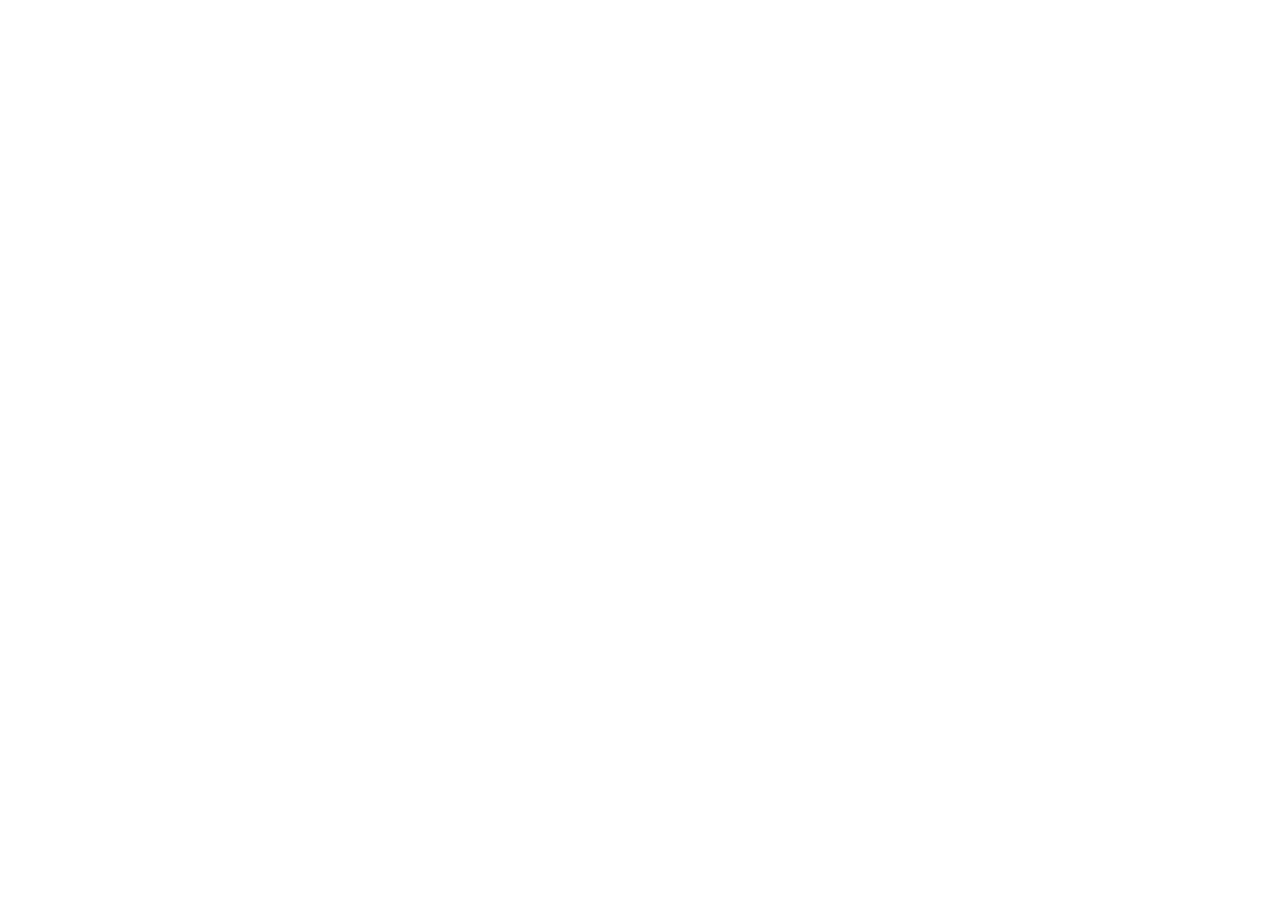
==== commit db8ab10f: "home: the front door is a sign-in - the page is served by the desk at /home and framed here No 30-da" ====
--- a/index.html
+++ b/index.html
@@ -5,112 +5,63 @@
 <meta name="viewport" content="width=device-width, initial-scale=1">
 <meta name="color-scheme" content="dark">
 <title>Valor FTC</title>
-<meta name="description" content="Valor FTC is a systematic trading firm. Read the firm's record and method, or log in to watch the live desk.">
+<meta name="description" content="Valor FTC is a systematic trading desk. Sign in to read the record and the method, or to watch the live desk.">
 <meta name="theme-color" content="#0E141C">
 <meta property="og:type" content="website">
 <meta property="og:url" content="https://valorftc.ai/">
 <meta property="og:title" content="Valor FTC — Systematic trading, measured honestly.">
-<meta property="og:description" content="Seven years designing, testing, and killing algorithmic strategies. Read the record, or log in to the live desk.">
+<meta property="og:description" content="A desk that publishes what it measures. Sign in to read the record, or to watch the live desk.">
 <meta name="twitter:card" content="summary">
 <meta name="twitter:title" content="Valor FTC">
-<meta name="twitter:description" content="Systematic trading, measured honestly. Read the record, or log in to the live desk.">
-<link rel="icon" href="data:image/svg+xml,%3Csvg%20xmlns='http://www.w3.org/2000/svg'%20viewBox='0%200%2064%2064'%3E%3Crect%20width='64'%20height='64'%20fill='%230E141C'/%3E%3Cpath%20d='M8%2044%20L24%2020%20L36%2038%20L56%2010'%20fill='none'%20stroke='%2345D6BE'%20stroke-width='4'%20stroke-linecap='round'%20stroke-linejoin='round'/%3E%3C/svg%3E">
-<link rel="preconnect" href="https://fonts.googleapis.com">
-<link rel="preconnect" href="https://fonts.gstatic.com" crossorigin>
-<link rel="stylesheet" href="https://fonts.googleapis.com/css2?family=Space+Grotesk:wght@500;700&family=IBM+Plex+Mono:wght@400;500&display=swap">
+<meta name="twitter:description" content="Systematic trading, measured honestly. Sign in to read the record, or to watch the live desk.">
+<link rel="icon" href="data:image/svg+xml,%3Csvg%20xmlns='http://www.w3.org/2000/svg'%20viewBox='0%200%2064%2064'%3E%3Crect%20width='64'%20height='64'%20fill='%230E141C'/%3E%3Cpath%20d='M8%2044%20L24%2020%20L36%2038%20L56%2010'%20fill='none'%20stroke='%2345D6BE'%20stroke-width='6'%20stroke-linecap='round'%20stroke-linejoin='round'/%3E%3C/svg%3E">
 <style>
-  :root{
-    --ground:#0E141C; --panel:#131C27; --grid:#1E2A39; --well:#0F1721; --line:#26374A;
-    --vellum:#C9D8E5; --chalk:#8598AC; --chalk-dim:#74899E;
-    --signal:#45D6BE; --signal-soft:rgba(69,214,190,.10);
-    --display:"Space Grotesk",system-ui,-apple-system,"Segoe UI",Roboto,sans-serif;
-    --data:"IBM Plex Mono",ui-monospace,SFMono-Regular,Menlo,Consolas,monospace;
-    --ease:cubic-bezier(.2,.8,.3,1);
-    color-scheme:dark;
+  html, body { margin: 0; height: 100%; background: #0E141C; }
+  iframe { display: block; width: 100%; height: 100vh; border: 0; }
+  .down {
+    display: none; color: #8598AC; font-family: "IBM Plex Mono", ui-monospace, Menlo, monospace;
+    font-size: 14px; padding: 48px 24px; text-align: center; line-height: 1.7;
   }
-  *{box-sizing:border-box}
-  html,body{height:100%}
-  body{
-    margin:0; background:var(--ground); color:var(--vellum);
-    font-family:var(--display); -webkit-font-smoothing:antialiased;
-    background-image:
-      radial-gradient(1200px 700px at 20% -10%, rgba(69,214,190,.05), transparent 60%),
-      linear-gradient(rgba(30,42,57,.5) 1px, transparent 1px),
-      linear-gradient(90deg, rgba(30,42,57,.5) 1px, transparent 1px);
-    background-size:auto, 56px 56px, 56px 56px;
-    display:flex; flex-direction:column; min-height:100%;
-  }
-  a{color:inherit;text-decoration:none}
-  main{flex:1 1 auto;display:flex;align-items:center;justify-content:center;padding:40px 24px}
-  .card{width:100%;max-width:660px}
-  .mark{display:inline-flex;align-items:center;gap:10px;margin-bottom:34px}
-  .mark svg{width:34px;height:34px;display:block}
-  .mark b{font-weight:700;font-size:19px;letter-spacing:.01em}
-  .eyebrow{
-    font-family:var(--data);font-size:10.5px;letter-spacing:.14em;text-transform:uppercase;
-    color:var(--chalk);margin-bottom:14px;display:flex;align-items:center;gap:8px;flex-wrap:wrap;
-  }
-  .dot{width:6px;height:6px;border-radius:50%;background:var(--signal);display:inline-block;
-       animation:pulse 2.4s var(--ease) infinite}
-  @keyframes pulse{0%,100%{opacity:1}50%{opacity:.35}}
-  h1{
-    font-weight:500;font-size:clamp(1.9rem,5vw,2.9rem);line-height:1.08;letter-spacing:-.035em;
-    margin:0 0 16px;text-wrap:balance;
-  }
-  h1 .u{color:var(--signal)}
-  p.lead{
-    color:var(--chalk);font-size:15px;line-height:1.65;margin:0 0 34px;max-width:52ch;text-wrap:pretty;
-  }
-  .doors{display:flex;gap:14px;flex-wrap:wrap}
-  .btn{
-    display:inline-flex;align-items:center;gap:.55em;font-family:var(--data);font-size:12px;
-    letter-spacing:.05em;text-transform:uppercase;padding:15px 22px;border:1px solid var(--grid);
-    border-radius:3px;background:var(--panel);color:var(--vellum);
-    transition:border-color .15s,background .15s,transform .15s var(--ease),box-shadow .15s;
-  }
-  .btn:hover{border-color:var(--chalk);transform:translateY(-1px)}
-  .btn:active{transform:translateY(0)}
-  .btn:focus-visible{outline:2px solid var(--signal);outline-offset:2px}
-  .btn.primary{border-color:rgba(69,214,190,.45);color:var(--signal)}
-  .btn.primary:hover{background:var(--signal-soft);border-color:var(--signal);box-shadow:0 4px 18px rgba(69,214,190,.12)}
-  footer{
-    flex:0 0 auto;padding:20px 24px;border-top:1px solid var(--grid);
-    font-family:var(--data);font-size:10.5px;letter-spacing:.06em;color:var(--chalk-dim);
-    display:flex;gap:18px;flex-wrap:wrap;align-items:center;justify-content:space-between;
-  }
-  footer a:hover{color:var(--vellum)}
-  @media (max-width:560px){ .doors{flex-direction:column;align-items:stretch} .btn{justify-content:center} }
-  @media (prefers-reduced-motion: reduce){ *{animation:none!important;transition:none!important} }
+  .down a { color: #45D6BE; }
+  .offline .down { display: block; }
+  .offline iframe { display: none; }
 </style>
 </head>
 <body>
-<main>
-  <div class="card">
-    <a class="mark" href="/" aria-label="Valor FTC">
-      <svg viewBox="0 0 64 64" aria-hidden="true"><path d="M8 44 L24 20 L36 38 L56 10" fill="none" stroke="#45D6BE" stroke-width="5" stroke-linecap="round" stroke-linejoin="round"/></svg>
-      <b>Valor FTC</b>
-    </a>
-    <div class="eyebrow"><span class="dot" aria-hidden="true"></span><span>Systematic trading desk</span> &middot; <span>trading live since 2019</span></div>
-    <h1>Trading systems that survive the <span class="u">measurement</span>.</h1>
-    <p class="lead">Seven years designing, backtesting, and killing algorithmic strategies. Read the record and the method, or log in and watch the desk trade.</p>
-    <div class="doors">
-      <a class="btn primary" href="/info/">Info &mdash; the firm, the record, the method &rarr;</a>
-      <a class="btn" href="/hj/">Log in to the live desk &rarr;</a>
-    </div>
-  </div>
-</main>
-<footer>
-  <span>Valor FTC &middot; systematic trading, measured honestly</span>
-  <span><a href="/info/">Info</a> &middot; <a href="/hj/">Live desk</a> &middot; <a href="/employees.html" rel="nofollow">Access Tools</a></span>
-</footer>
+<iframe id="home" title="Valor FTC — sign in" loading="eager" referrerpolicy="no-referrer"></iframe>
+<div class="down">
+  Valor FTC's front door is served from the desk itself, behind a sign-in, and the desk is
+  off the air right now. Check back shortly &mdash; this page retries on its own.<br><br>
+  <a id="direct" href="https://valorpc.tail53cfa4.ts.net/home">Open it directly</a>
+</div>
 <script>
-/* Old deep links pointed at sections of this page; the writing now lives at
-   /info/. Forward the anchor rather than dropping the visitor on a page that
-   no longer has that section. */
 (function () {
+  /* THE FRONT DOOR (owner, 2026-09-06): the home page is a sign-in. The page
+     itself lives on the desk (/home, behind the same username + password as
+     the live desk); this wrapper frames it, like /hj/ and /info/. Old deep
+     links to sections of the write-up still forward to /info/. */
   var SECTIONS = ['hero', 'proof', 'record', 'survive', 'strategies', 'method', 'risk', 'seven-years', 'acquire'];
   var h = (location.hash || '').replace('#', '');
-  if (h && SECTIONS.indexOf(h) >= 0) location.replace('/info/#' + h);
+  if (h && SECTIONS.indexOf(h) >= 0) { location.replace('/info/#' + h); return; }
+  var DESK = 'https://valorpc.tail53cfa4.ts.net/home';
+  var f = document.getElementById('home');
+  var timer = null;
+  f.src = DESK;
+  fetch(DESK, { mode: 'no-cors', cache: 'no-store' }).then(function () {
+    // reachable as a subresource: the frame path works
+  }).catch(function () {
+    // blocked (private-network embedding refused) or down: walk in the front door
+    location.replace(DESK);
+  });
+  function armTimeout() {
+    clearTimeout(timer);
+    timer = setTimeout(function () {
+      document.body.className = 'offline';
+      setTimeout(function () { f.src = DESK; armTimeout(); }, 20000);
+    }, 15000);
+  }
+  f.addEventListener('load', function () { clearTimeout(timer); document.body.className = ''; });
+  armTimeout();
 })();
 </script>
 </body>
